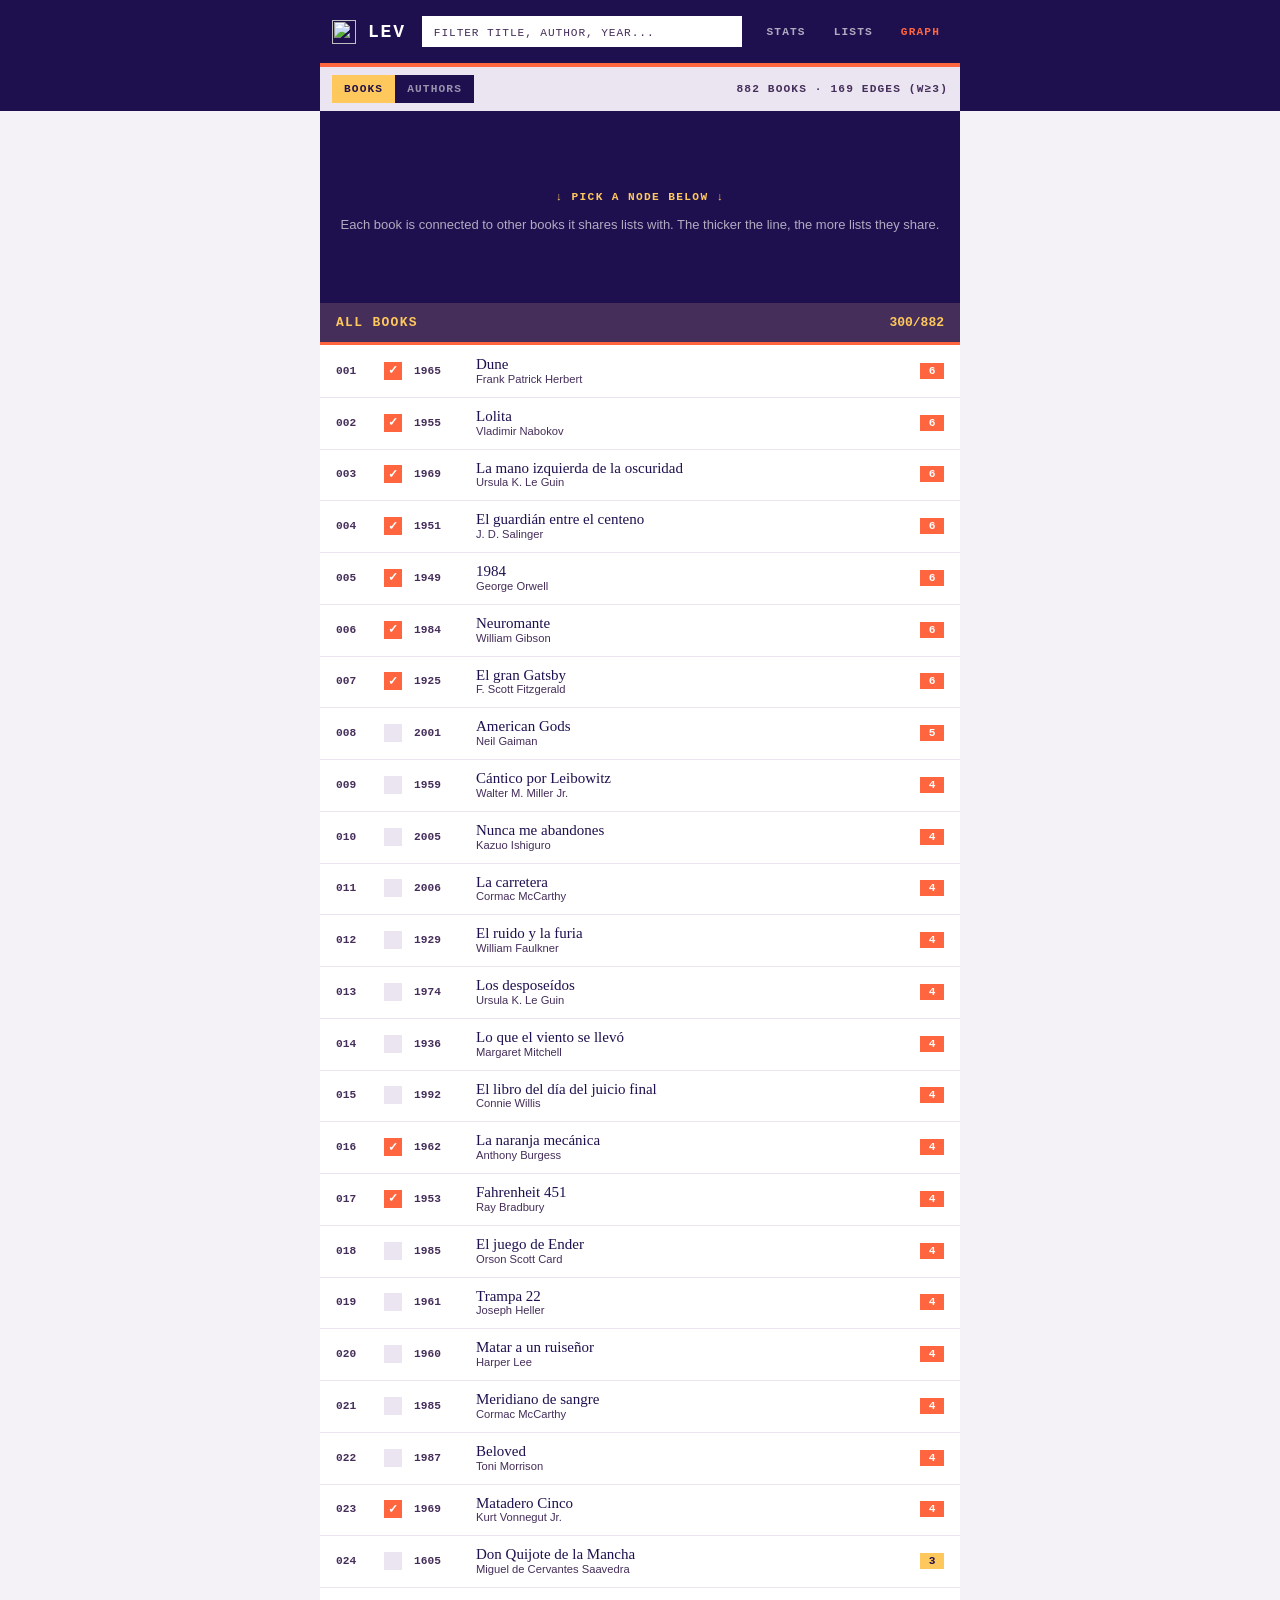
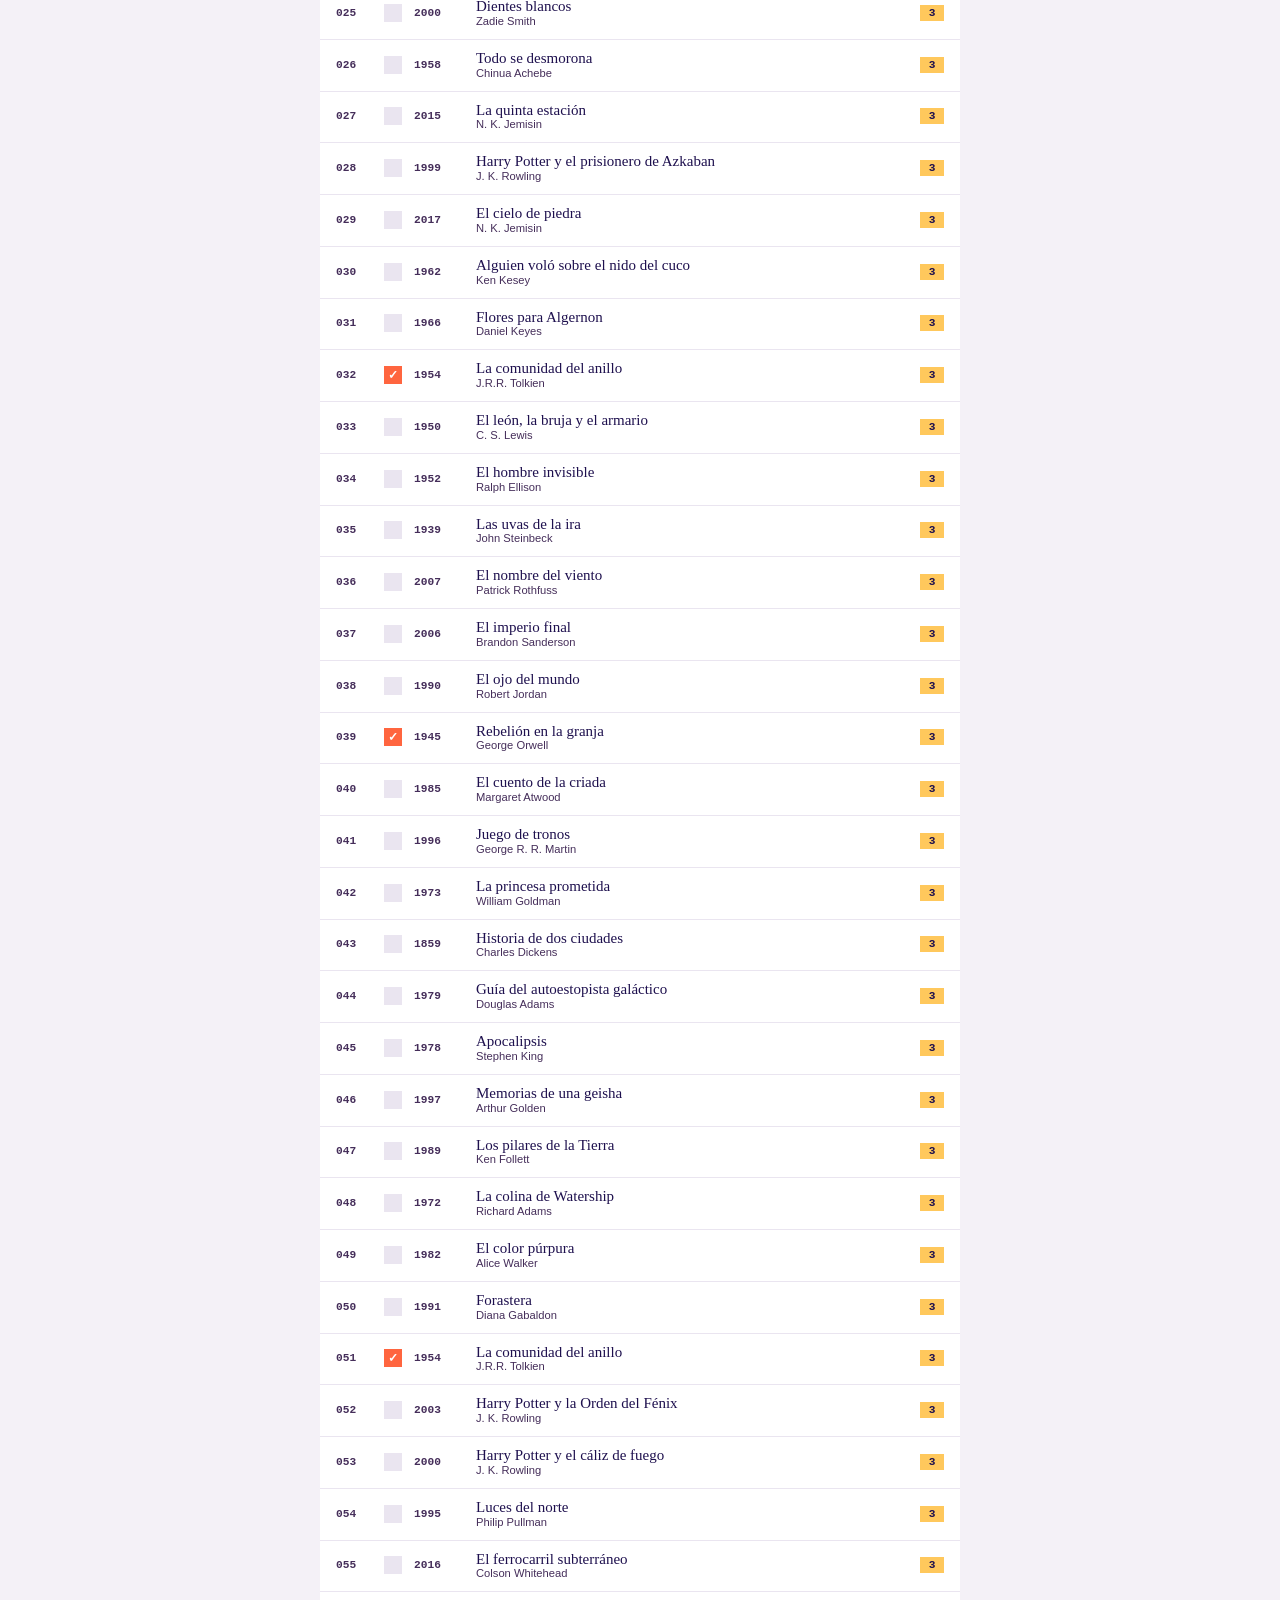
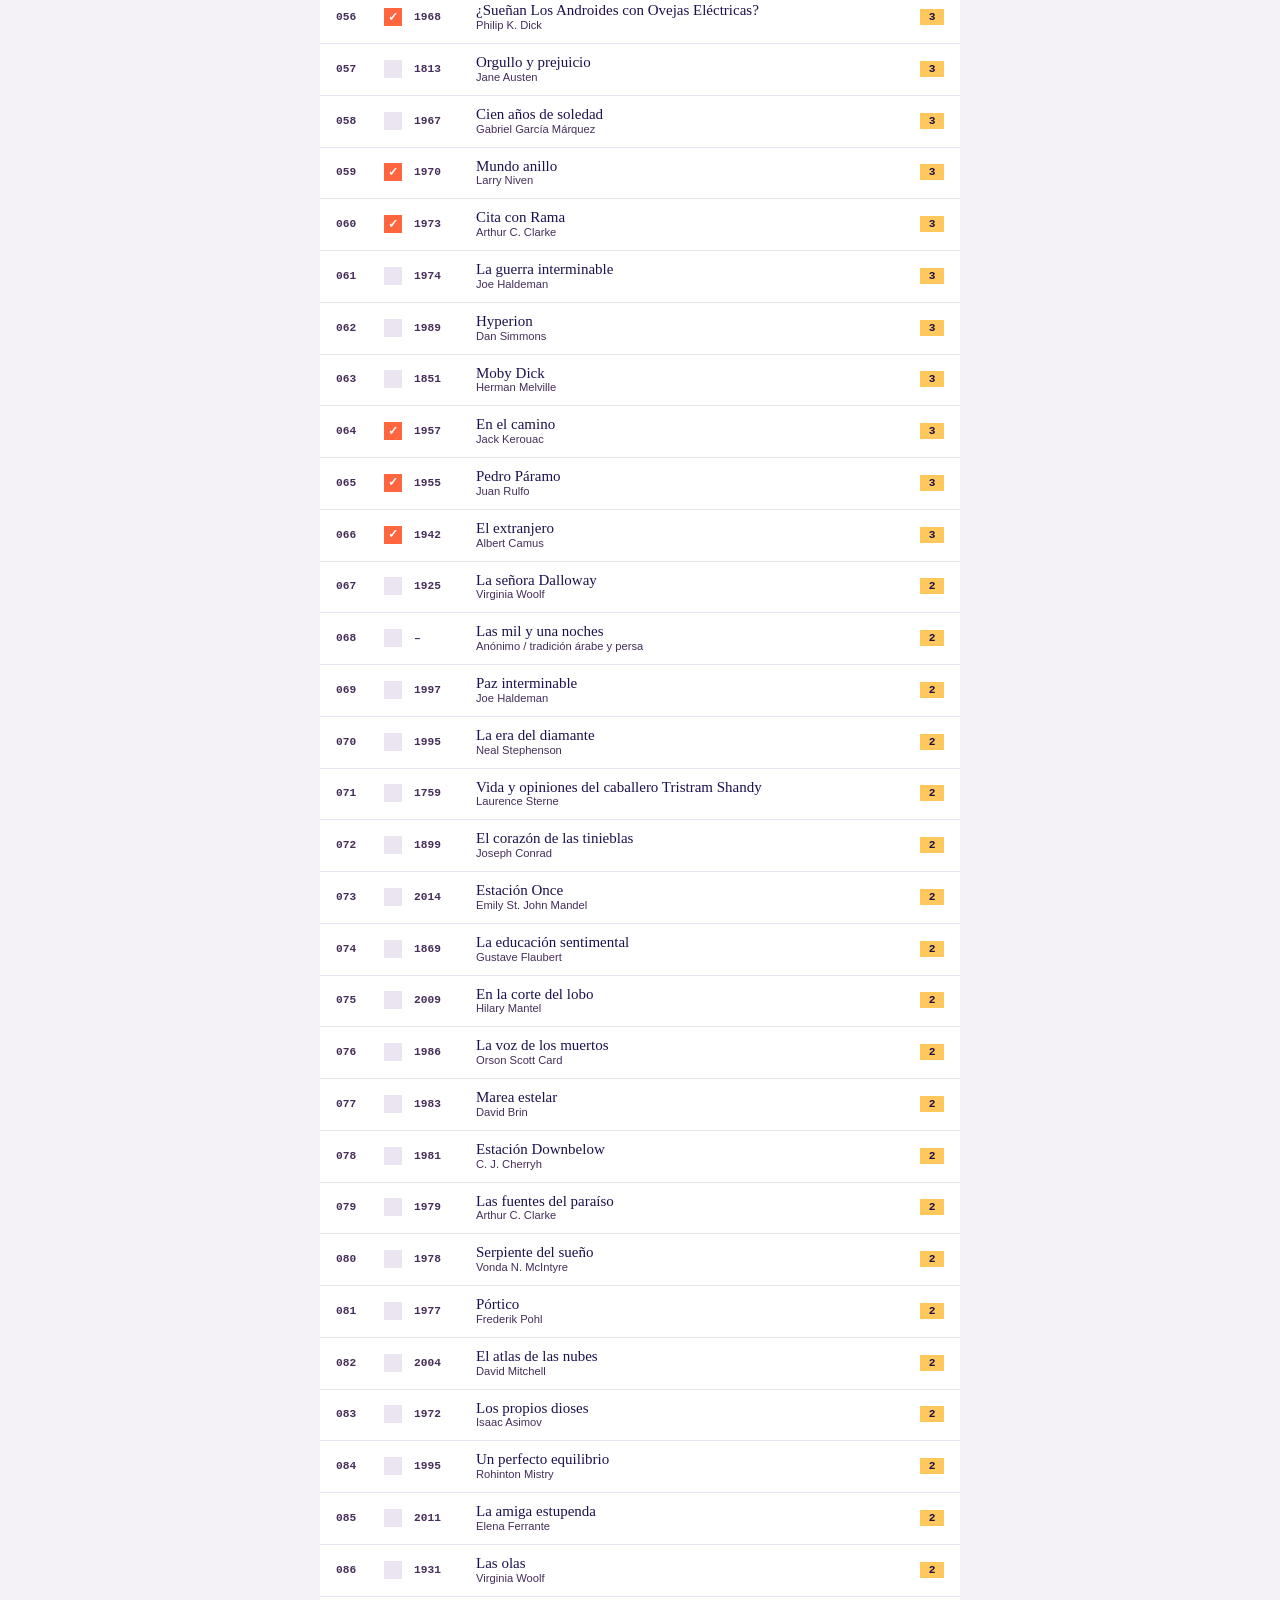
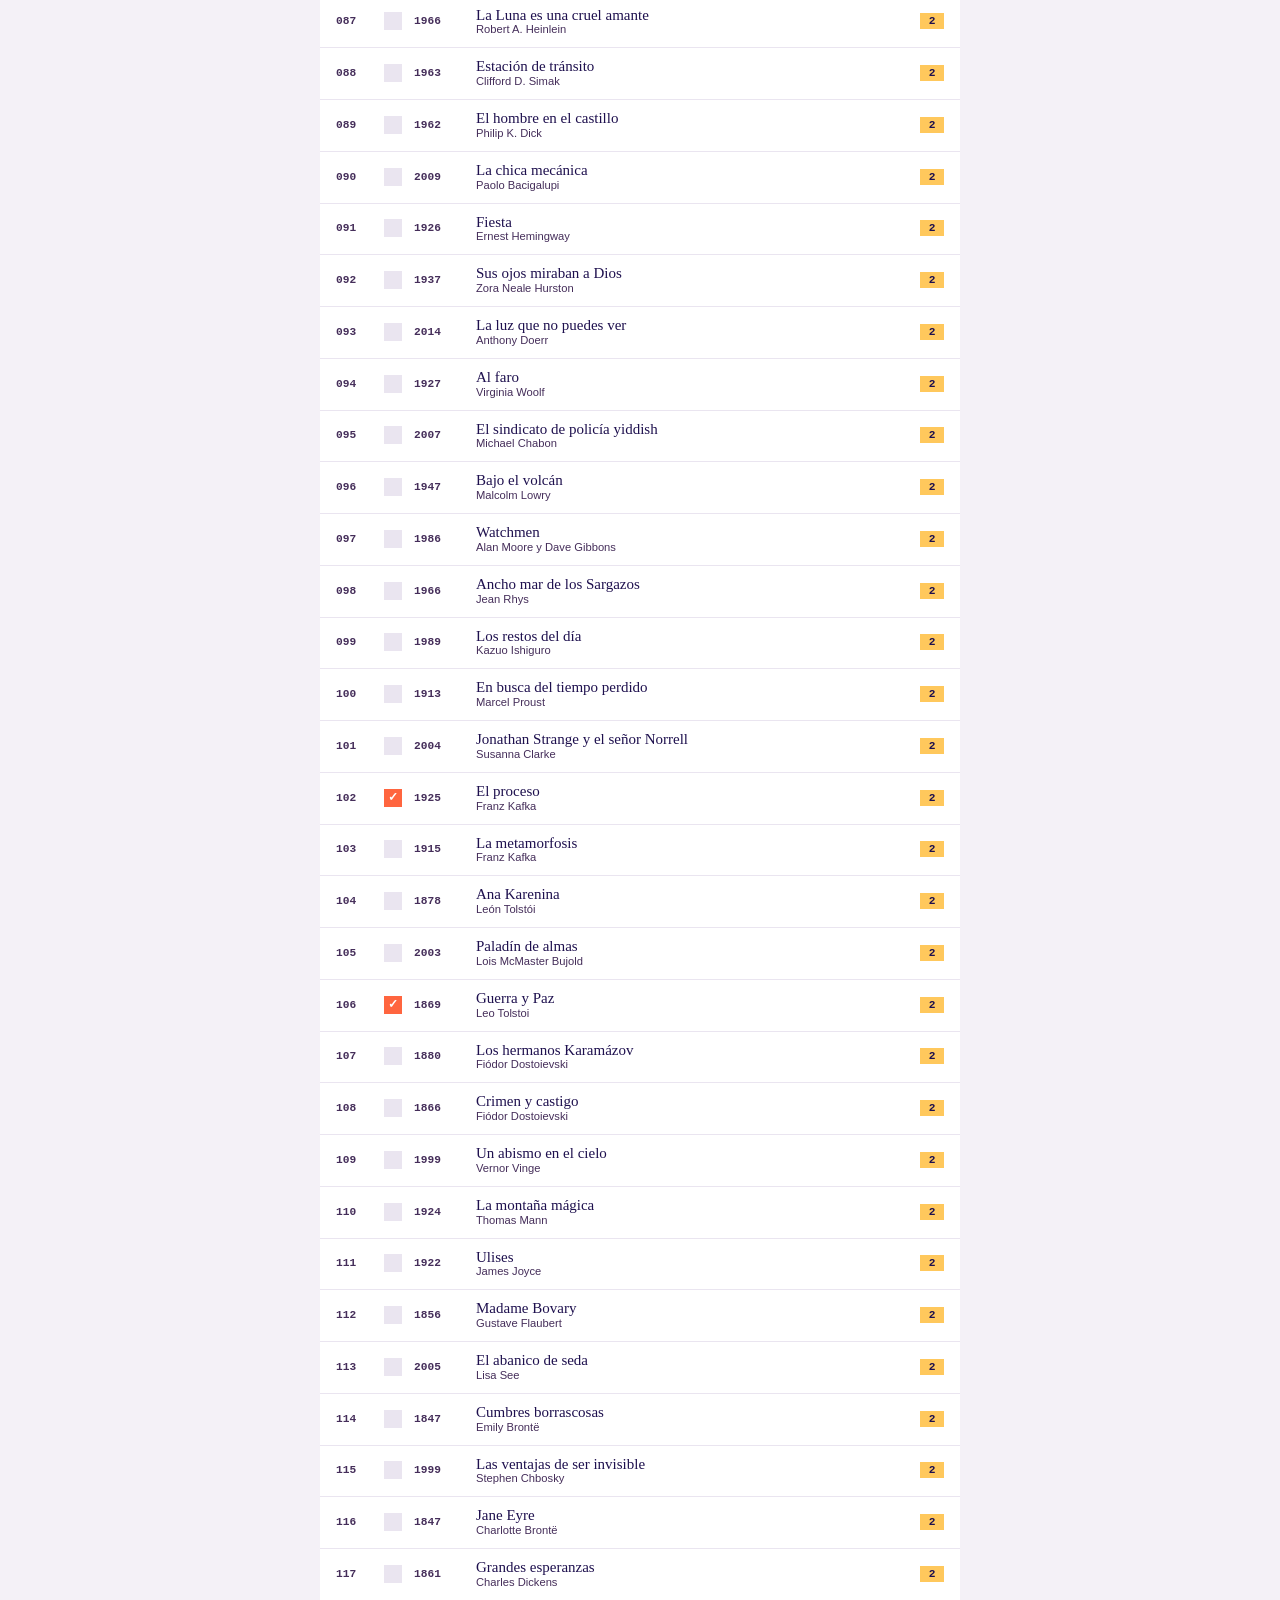
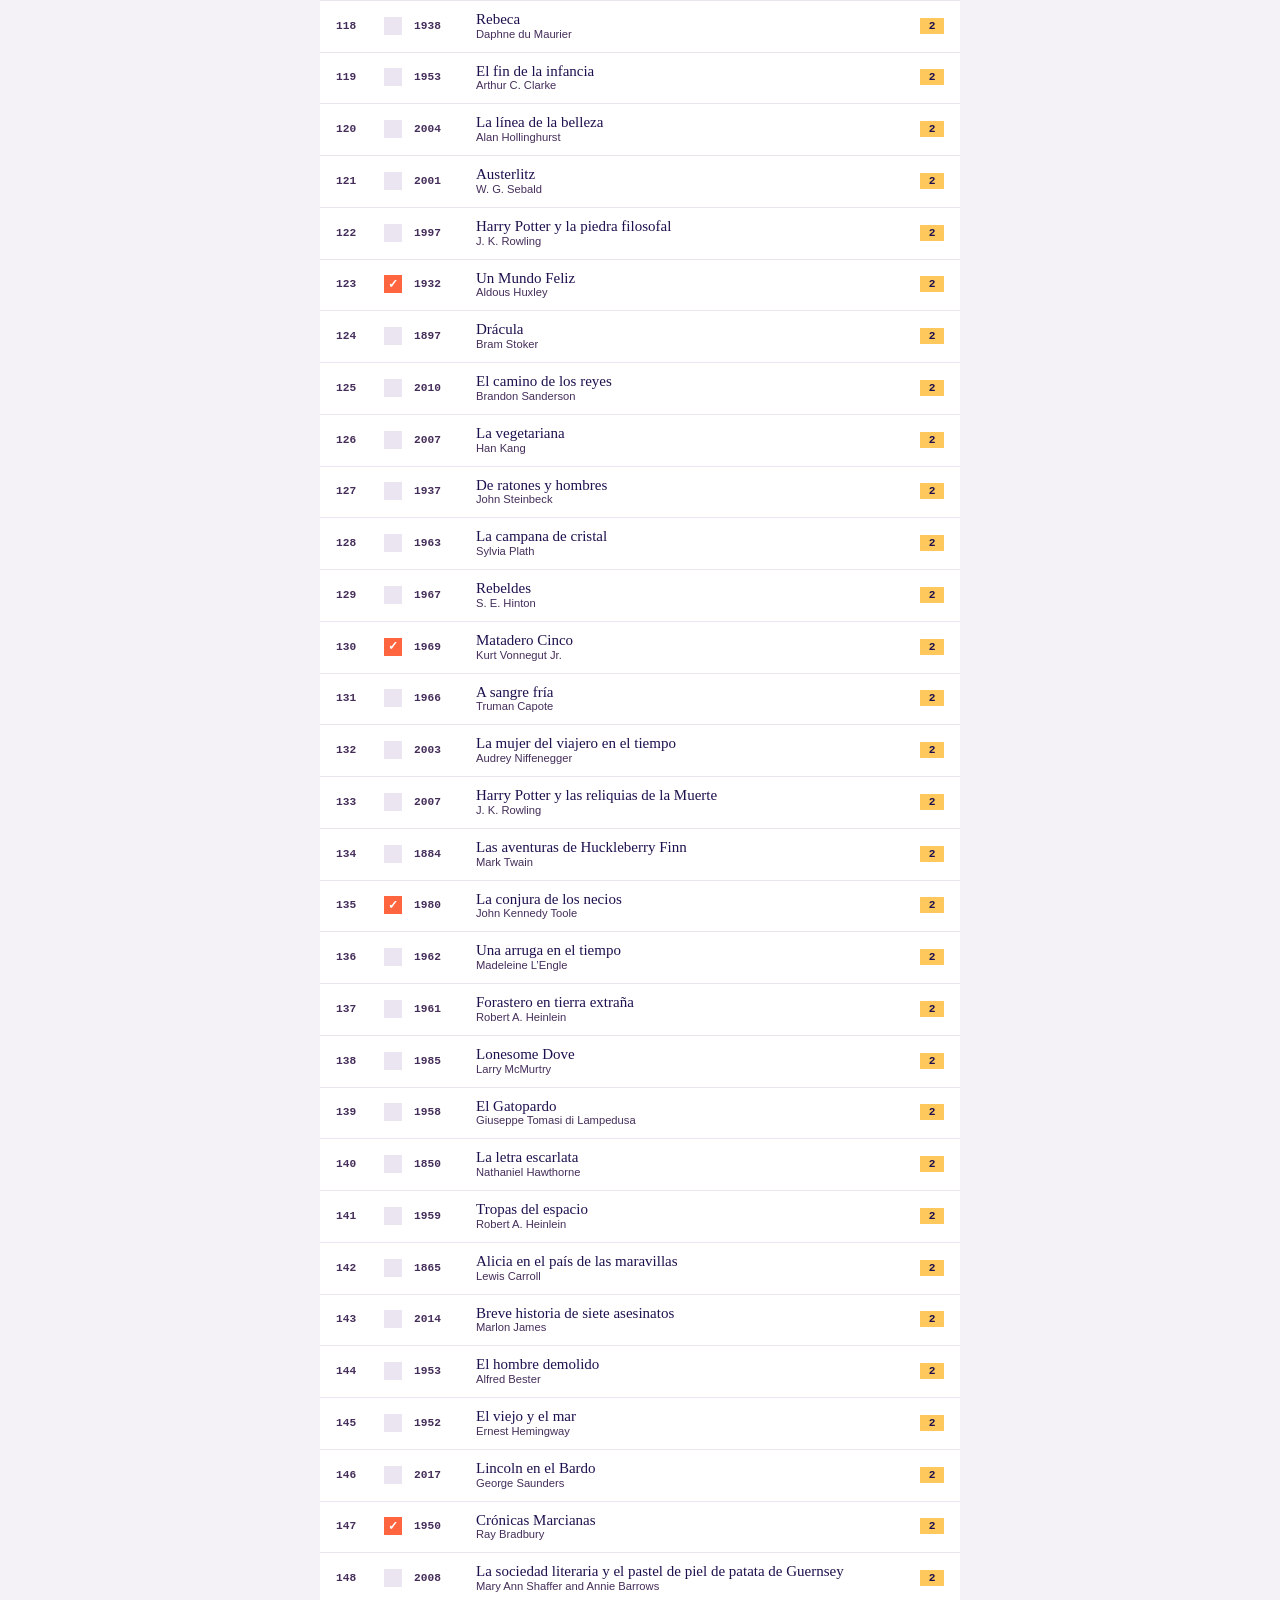
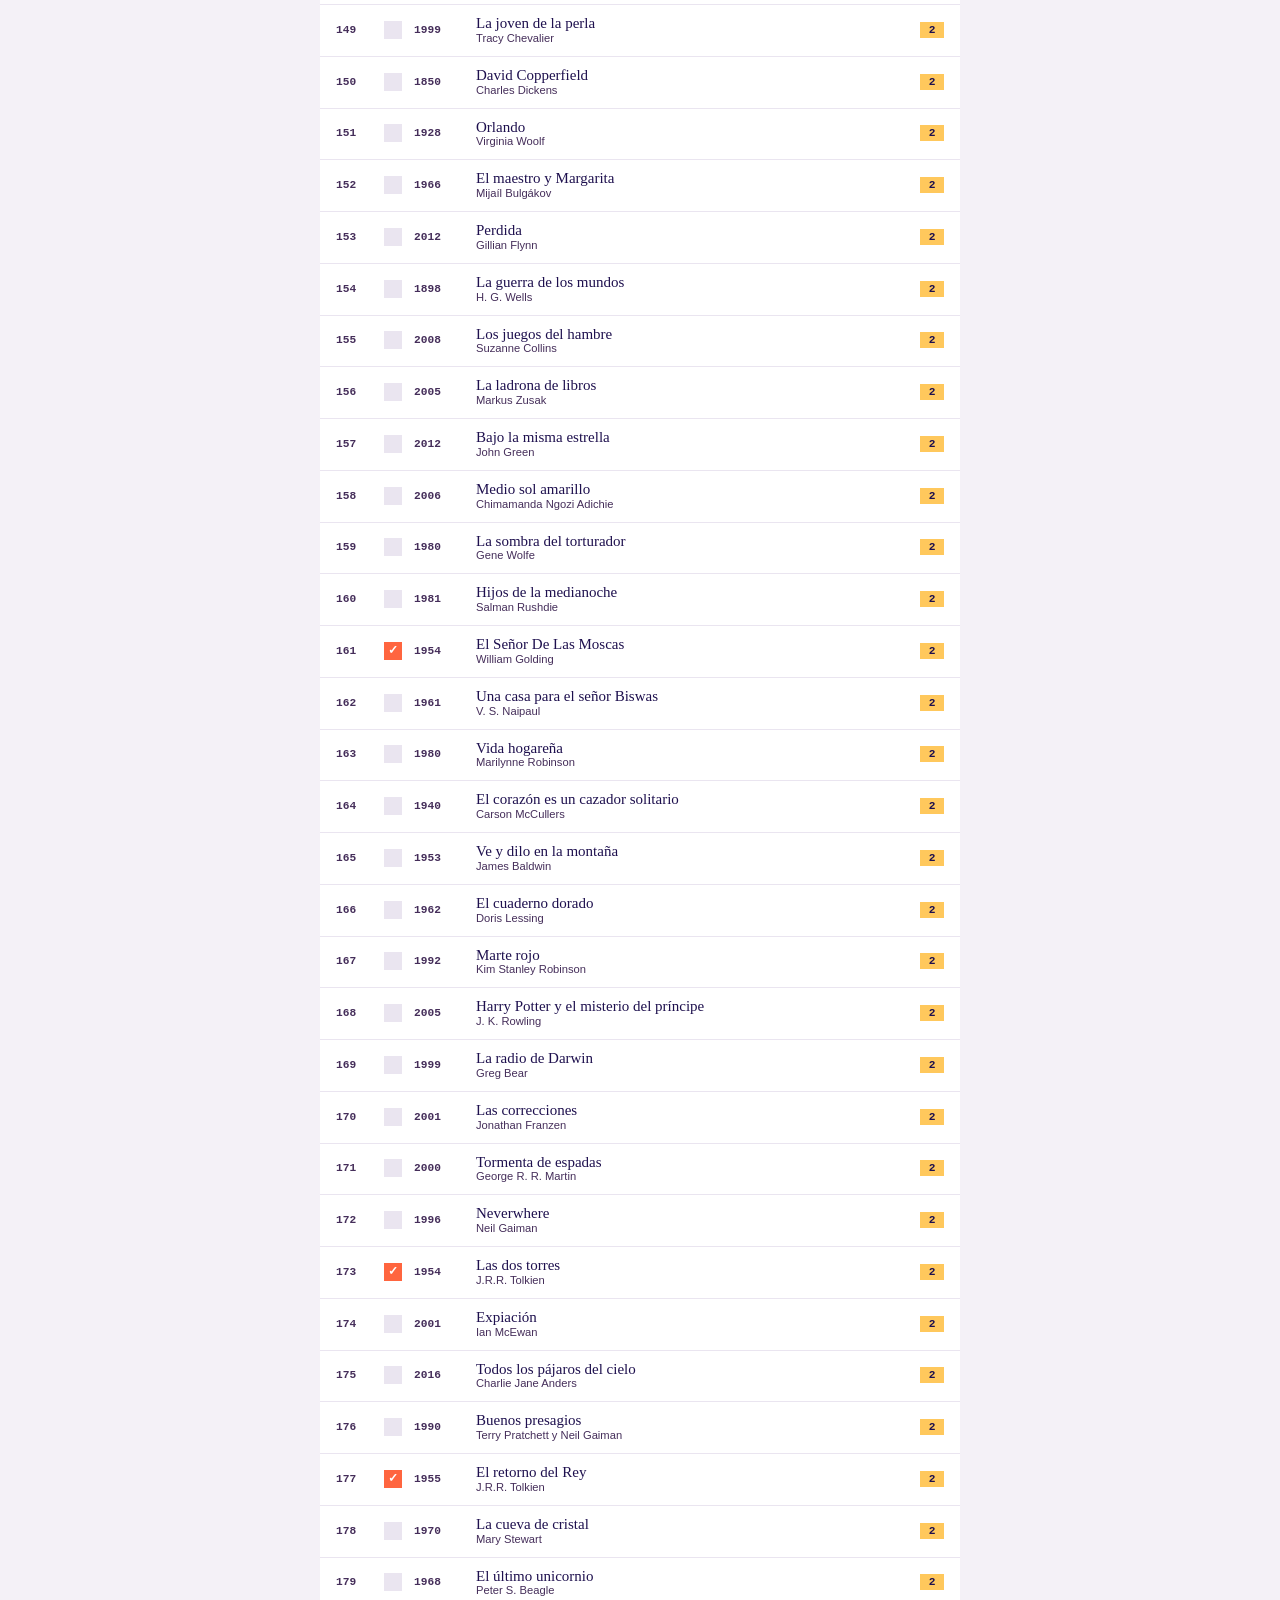
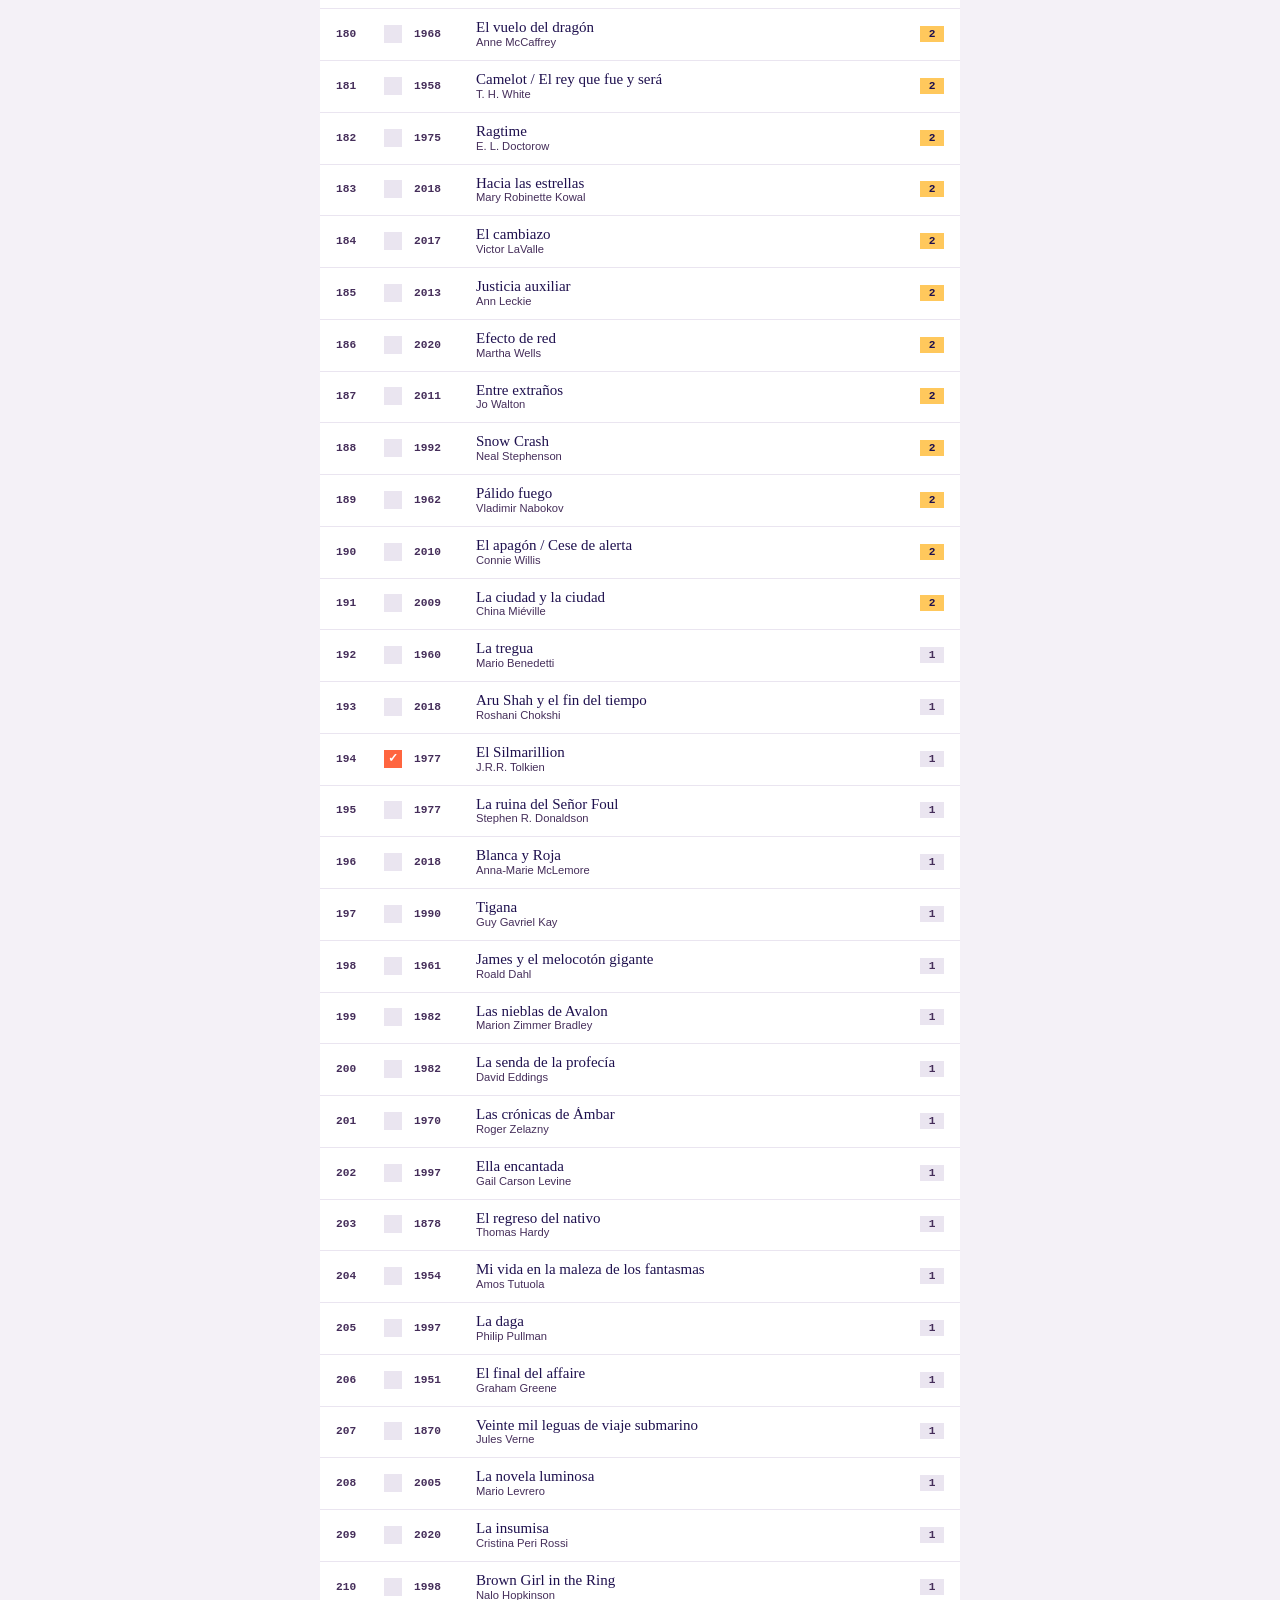
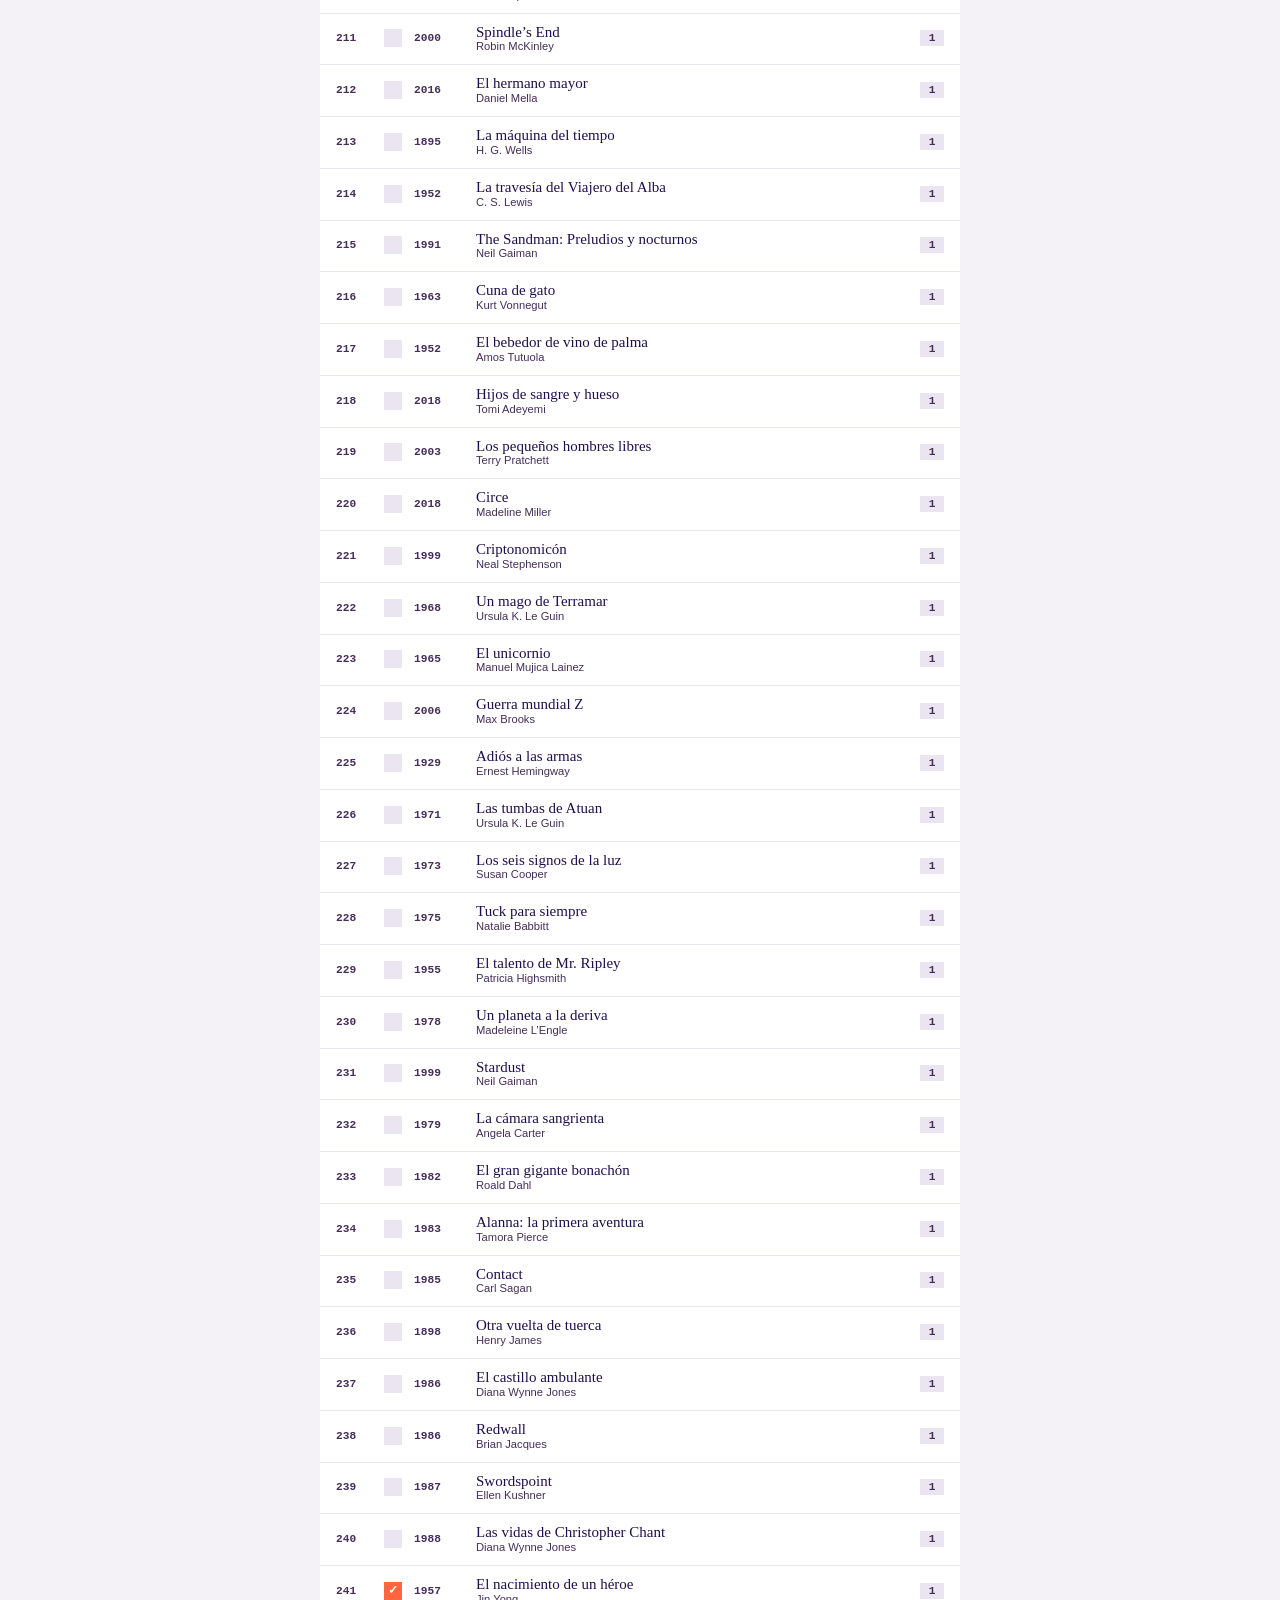
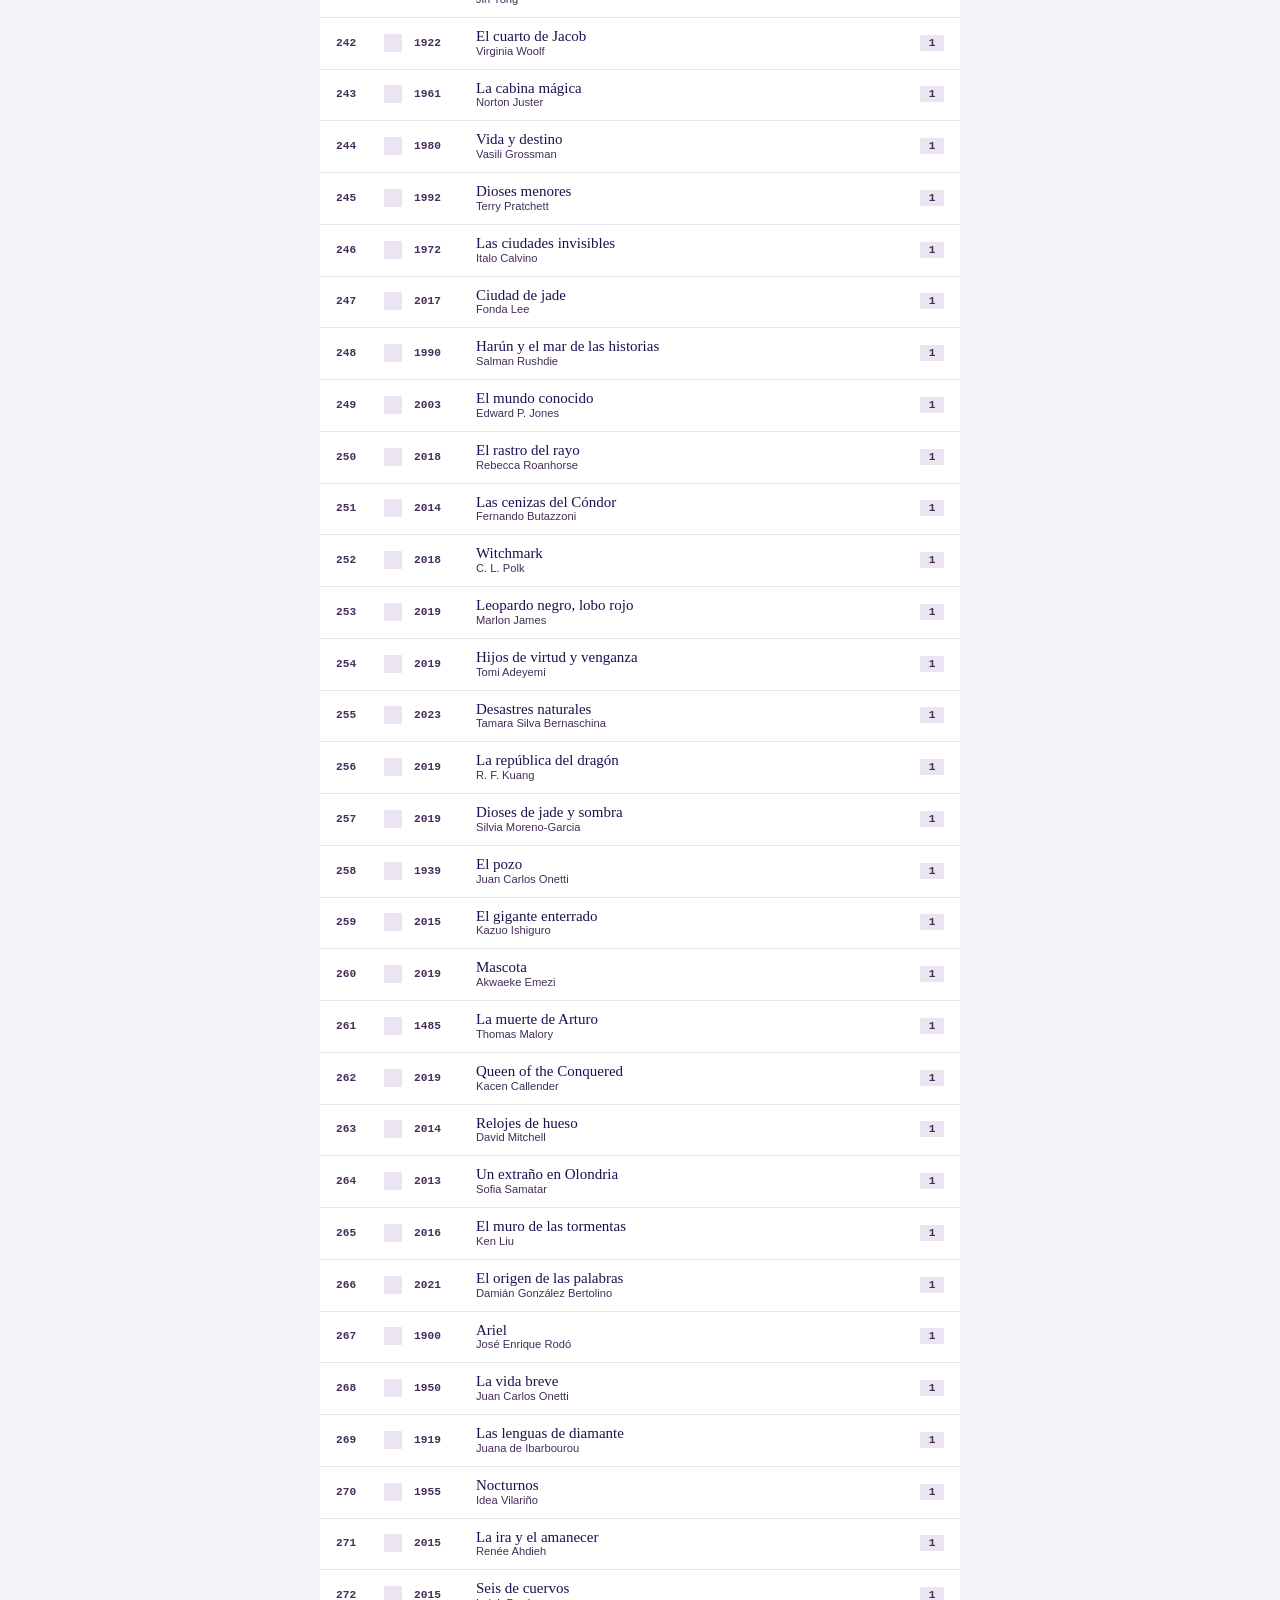
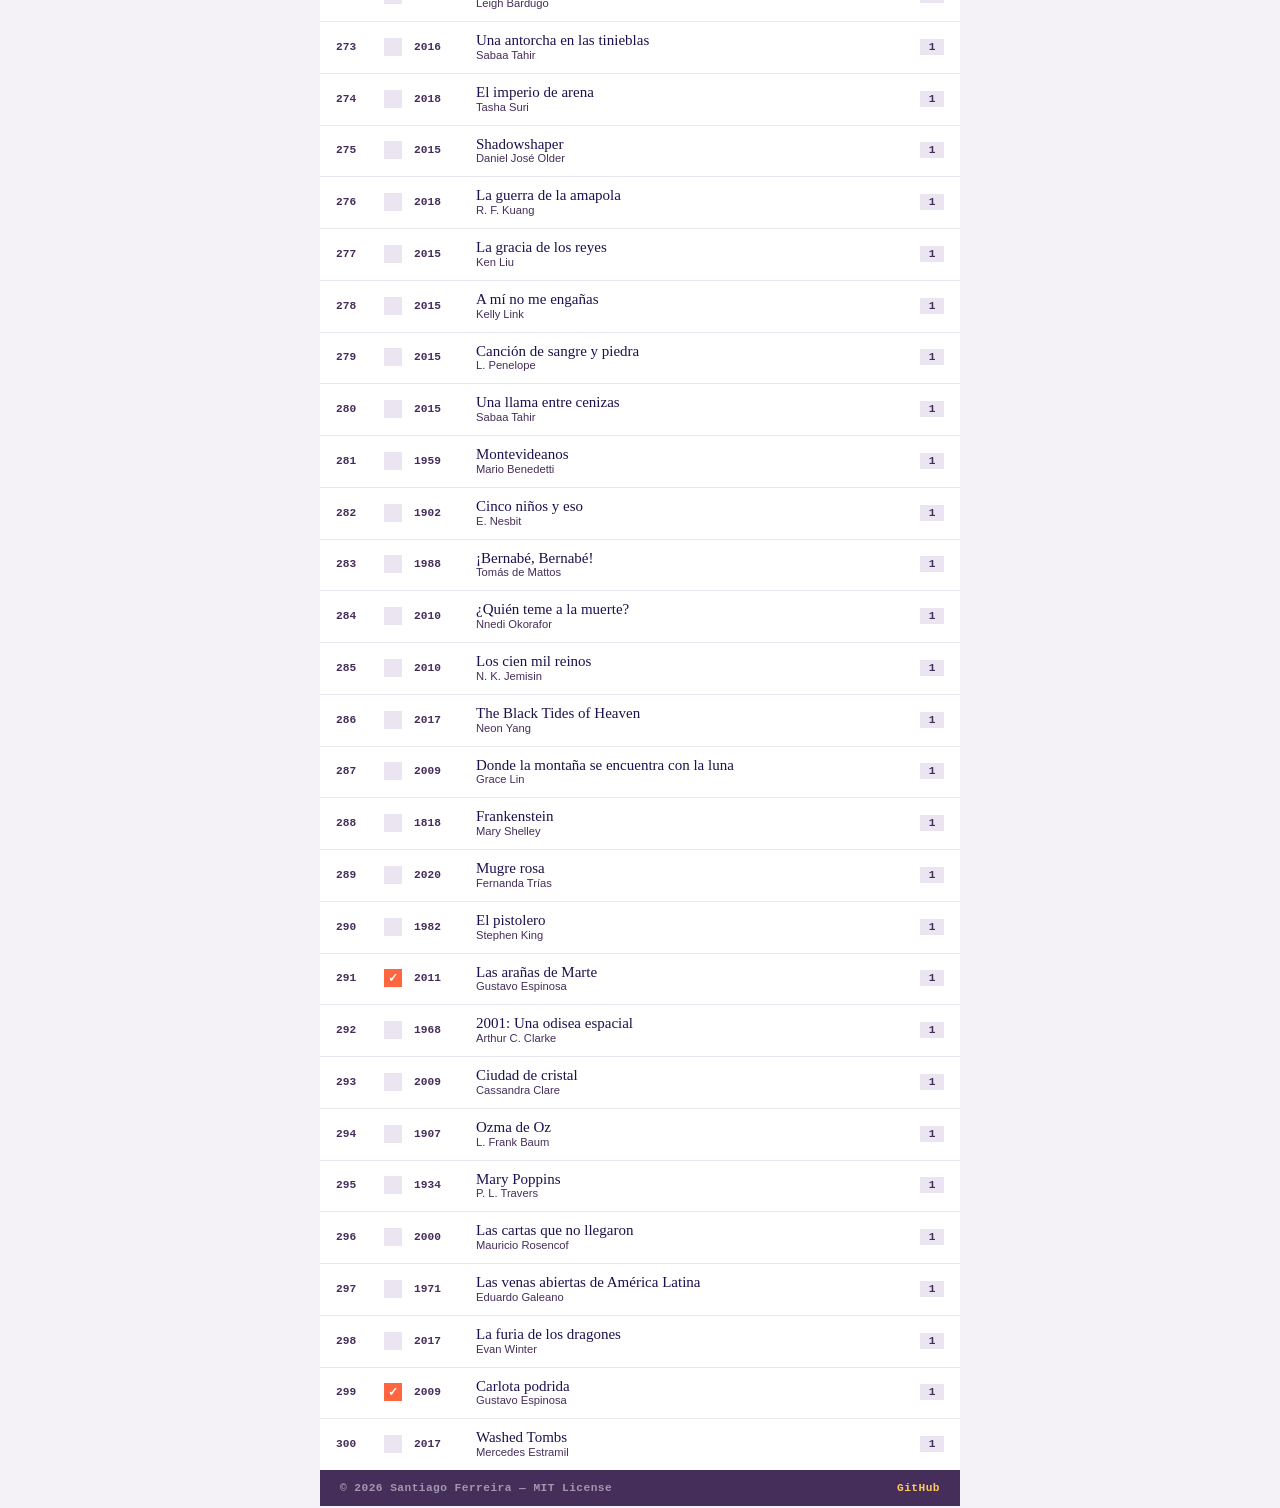
==== docs/graph.html @ 4055f52d "First iteration of graph" ====
<!DOCTYPE html>
<html lang="en">
<head>
<meta charset="UTF-8">
<meta name="viewport" content="width=device-width, initial-scale=1.0, viewport-fit=cover">
<meta name="description" content="Lev — book & author similarity graph">
<title>Lev — Graph</title>
<link rel="icon" href="assets/logo.svg" type="image/svg+xml">
<link rel="manifest" href="manifest.webmanifest">
<link rel="apple-touch-icon" href="assets/icon-192.png">
<meta name="theme-color" content="#1E104E">
<meta name="apple-mobile-web-app-capable" content="yes">
<meta name="apple-mobile-web-app-status-bar-style" content="black-translucent">
<link rel="stylesheet" href="assets/main.css">
</head>
<body>

<!-- Toolbar -->
<div class="toolbar-sticky bg-deep">
  <nav class="bg-deep flex items-center gap-4 px-3 py-4 w-full">
    <a href="/" class="flex items-center gap-3 shrink-0" style="text-decoration:none">
      <img src="assets/logo.svg" alt="" class="w-6 h-6">
      <mark class="font-brand text-lg fw-700 uppercase tracking-wide color-white bg-deep">Lev</mark>
    </a>
    <search class="flex-1">
      <input id="filter" type="search" placeholder="Filter title, author, year..." class="w-full bg-white color-deep font-body text-sm py-2 px-3 search-input">
    </search>
    <div class="flex items-center gap-3 shrink-0">
      <a href="stats.html" class="font-mono text-xs fw-700 uppercase tracking-wide color-white-65 nav-link">Stats</a>
      <a href="lists.html" class="font-mono text-xs fw-700 uppercase tracking-wide color-white-65 nav-link">Lists</a>
      <a href="graph.html" class="font-mono text-xs fw-700 uppercase tracking-wide color-orange nav-link" aria-current="page">Graph</a>
    </div>
  </nav>
  <div class="bg-orange accent-strip"></div>
  <div class="graph-mode bg-surface-alt flex items-center justify-between flex-wrap gap-3 px-3 py-2 max-w-app mx-auto w-full">
    <div class="graph-mode-toggle" role="tablist" aria-label="Graph mode">
      <button type="button" data-mode="book" class="mode-btn font-mono text-xs fw-700 uppercase tracking-wide" aria-pressed="true">Books</button>
      <button type="button" data-mode="author" class="mode-btn font-mono text-xs fw-700 uppercase tracking-wide" aria-pressed="false">Authors</button>
    </div>
    <output id="graph-overview" class="color-mid font-mono text-xs fw-700 tracking-wide uppercase"></output>
  </div>
</div>

<main class="max-w-app mx-auto flex-1 w-full flex flex-col">

  <!-- Stage: focused node + 1-hop neighborhood -->
  <section id="stage-section" class="bg-deep relative">
    <div id="stage-empty" class="stage-empty px-5 py-8 text-center">
      <p class="font-brand text-xs fw-700 uppercase tracking-wider color-yellow mb-3">↓ Pick a node below ↓</p>
      <p class="font-body text-sm color-white-65 leading-relaxed">Each book is connected to other books it shares lists with. The thicker the line, the more lists they share.</p>
    </div>
    <svg id="stage" class="stage-svg" viewBox="-260 -260 520 520" preserveAspectRatio="xMidYMid meet" hidden aria-hidden="true">
      <g id="stage-edges"></g>
      <g id="stage-labels"></g>
      <g id="stage-nodes"></g>
    </svg>
    <div id="stage-controls" class="stage-controls px-3 py-2 flex items-center justify-between gap-3" hidden>
      <button id="toggle-weak" type="button" class="font-mono text-xs fw-700 uppercase tracking-wide stage-ctrl" aria-pressed="false">+ W=1 edges</button>
      <output id="stage-meta" class="color-white-65 font-mono text-xs fw-700 tracking-wide uppercase"></output>
      <button id="clear-focus" type="button" class="font-mono text-xs fw-700 uppercase tracking-wide stage-ctrl">Clear</button>
    </div>
  </section>

  <!-- Detail panel: full info on focused node -->
  <section id="detail" class="bg-surface" hidden>
    <article id="detail-body" class="detail-card">
      <!-- filled by JS using a template -->
    </article>
  </section>

  <!-- List: every node, searchable, click to focus -->
  <section id="list-section" class="bg-white">
    <header class="list-section-header bg-purple flex items-baseline justify-between gap-3 px-4 py-3">
      <h2 id="list-heading" class="font-brand text-sm fw-700 uppercase tracking-wide color-yellow leading-tight">All books</h2>
      <data id="list-count" class="font-mono text-sm fw-700 color-yellow shrink-0"></data>
    </header>
    <div class="bg-orange accent-strip-2"></div>
    <ol id="node-list" class="node-list"></ol>
  </section>
</main>

<!-- Footer -->
<footer class="bg-purple flex items-center justify-between flex-wrap gap-2 px-5 py-3 max-w-app mx-auto w-full">
  <small class="font-mono text-xs fw-700 color-white-50 tracking-sm">&copy; <time datetime="2026">2026</time> Santiago Ferreira &mdash; MIT License</small>
  <a href="https://github.com/san650/books.42.uy" target="_blank" rel="noopener" class="font-mono text-xs fw-700 color-yellow tracking-sm footer-link">GitHub</a>
</footer>

<!-- Templates -->
<template id="tpl-list-row">
  <li class="node-row">
    <button type="button" class="node-row-btn" data-slot="btn">
      <span class="node-row-rank font-mono text-xs fw-700 color-mid" data-slot="rank"></span>
      <span class="node-row-check" data-slot="check" aria-hidden="true"></span>
      <time class="node-row-year font-mono text-xs fw-700 color-mid" data-slot="year"></time>
      <div class="node-row-text min-w-0">
        <p class="node-row-title font-title text-base leading-tight color-deep" data-slot="title"></p>
        <p class="node-row-sub font-body text-xs color-mid" data-slot="sub" hidden></p>
      </div>
      <data class="node-row-count font-mono text-xs fw-700" data-slot="count" title="Lists where this appears"></data>
    </button>
  </li>
</template>

<template id="tpl-detail-book">
  <header class="detail-head bg-deep px-4 py-4">
    <p class="font-brand text-xs fw-700 uppercase tracking-wider color-orange mb-2" data-slot="kind">Book</p>
    <h2 class="font-title text-2xl color-white leading-tight" data-slot="title"></h2>
    <p class="font-body text-sm color-white-65 italic mt-2" data-slot="original" hidden></p>
    <p class="font-body text-sm color-yellow mt-2" data-slot="author"></p>
  </header>
  <div class="bg-orange accent-strip"></div>
  <dl class="detail-stats grid">
    <div class="detail-stat">
      <dt class="font-mono text-xs fw-700 uppercase tracking-wide color-mid">Year</dt>
      <dd class="font-mono text-lg fw-700 color-deep" data-slot="year">–</dd>
    </div>
    <div class="detail-stat">
      <dt class="font-mono text-xs fw-700 uppercase tracking-wide color-mid">Lists</dt>
      <dd class="font-mono text-lg fw-700 color-orange" data-slot="list-count"></dd>
    </div>
    <div class="detail-stat">
      <dt class="font-mono text-xs fw-700 uppercase tracking-wide color-mid">Score</dt>
      <dd class="font-mono text-lg fw-700" data-slot="score">–</dd>
    </div>
    <div class="detail-stat">
      <dt class="font-mono text-xs fw-700 uppercase tracking-wide color-mid">Status</dt>
      <dd class="font-mono text-xs fw-700 uppercase tracking-wide detail-status" data-slot="status"></dd>
    </div>
  </dl>
  <div class="detail-section bg-surface-alt px-4 py-3">
    <p class="font-mono text-xs fw-700 uppercase tracking-wide color-mid mb-2">Appears in</p>
    <ul class="detail-list" data-slot="lists"></ul>
  </div>
  <div class="detail-section detail-section-thin px-4 py-3">
    <a class="detail-link font-mono text-xs fw-700 uppercase tracking-wide" data-slot="deeplink" hidden>Open in my library →</a>
  </div>
</template>

<template id="tpl-detail-author">
  <header class="detail-head bg-deep px-4 py-4">
    <p class="font-brand text-xs fw-700 uppercase tracking-wider color-orange mb-2" data-slot="kind">Author</p>
    <h2 class="font-title text-2xl color-white leading-tight" data-slot="name"></h2>
    <p class="font-body text-xs color-white-50 mt-2" data-slot="aliases" hidden></p>
  </header>
  <div class="bg-orange accent-strip"></div>
  <dl class="detail-stats grid">
    <div class="detail-stat">
      <dt class="font-mono text-xs fw-700 uppercase tracking-wide color-mid">Lists</dt>
      <dd class="font-mono text-lg fw-700 color-orange" data-slot="list-count"></dd>
    </div>
    <div class="detail-stat">
      <dt class="font-mono text-xs fw-700 uppercase tracking-wide color-mid">In library</dt>
      <dd class="font-mono text-lg fw-700 color-deep" data-slot="db-count"></dd>
    </div>
  </dl>
  <div class="detail-section bg-surface-alt px-4 py-3">
    <p class="font-mono text-xs fw-700 uppercase tracking-wide color-mid mb-2">Listed books</p>
    <ul class="detail-list" data-slot="list-books"></ul>
  </div>
  <div class="detail-section detail-section-thin px-4 py-3">
    <p class="font-mono text-xs fw-700 uppercase tracking-wide color-mid mb-2">In my library</p>
    <ul class="detail-list" data-slot="db-books"></ul>
  </div>
</template>

<script type="module" src="assets/graph.js"></script>
</body>
</html>
---- docs/assets/main.css ----
/* main.css — shared design tokens, layers, utilities, and component
   styles for both index.html and stats.html. */

/* ========================================
   @font-face & Design Tokens (outside layers)
   ======================================== */
/* font-display: SpaceMono is short, ornamental masthead/eyebrow copy — `swap`
   is fine. The other three render across many rows; on a PWA with SW
   precache, `optional` skips the font-swap reflow that drives CLS. */
@font-face {
  font-family: 'SpaceMono';
  src: url('space-mono-700.woff2') format('woff2');
  font-weight: 700;
  font-style: normal;
  font-display: swap;
}
@font-face {
  font-family: 'DMSerif';
  src: url('dm-serif-display-400.woff2') format('woff2');
  font-weight: 400;
  font-style: normal;
  font-display: optional;
}
@font-face {
  font-family: 'WorkSans';
  src: url('work-sans-400.woff2') format('woff2');
  font-weight: 400;
  font-style: normal;
  font-display: optional;
}
@font-face {
  font-family: 'WorkSans';
  src: url('work-sans-600.woff2') format('woff2');
  font-weight: 600;
  font-style: normal;
  font-display: optional;
}
@font-face {
  font-family: 'JetBrainsMono';
  src: url('jetbrains-mono-700.woff2') format('woff2');
  font-weight: 700;
  font-style: normal;
  font-display: optional;
}

:root {
  --c-deep: #1E104E;
  --c-purple: #452E5A;
  --c-orange: #FF653F;
  --c-yellow: #FFC85C;
  --c-white: #FFFFFF;
  --surface: #F4F1F7;
  --surface-alt: #EAE5F0;

  --f-brand: 'SpaceMono', monospace;
  --f-title: 'DMSerif', serif;
  --f-body: 'WorkSans', sans-serif;
  --f-mono: 'JetBrainsMono', monospace;

  --text-xs: 0.7rem;
  --text-sm: 0.8125rem;
  --text-base: 0.9375rem;
  --text-lg: 1.125rem;
  --text-xl: 1.5rem;
  --text-2xl: 2rem;
  --text-3xl: 2.75rem;
  --text-hero: 3.5rem;

  --sp-1: 0.25rem;
  --sp-2: 0.5rem;
  --sp-3: 0.75rem;
  --sp-4: 1rem;
  --sp-5: 1.25rem;
  --sp-6: 1.5rem;
  --sp-8: 2rem;
}

@layer reset, utility, component;

/* ========================================
   @layer reset
   ======================================== */
@layer reset {
  *, *::before, *::after { margin: 0; padding: 0; box-sizing: border-box; }
  /* Native `hidden` must beat layout utilities like `.flex`/`.grid`. */
  [hidden] { display: none !important; }
  body {
    font-family: var(--f-body);
    font-size: var(--text-base);
    color: var(--c-deep);
    background: var(--surface);
    -webkit-font-smoothing: antialiased;
    /* Extend the document into the iOS bottom safe-area strip so
       backgrounds and the footer reach the physical screen edge on
       installed PWAs. Inset is 0 in browser mode, harmless. */
    min-height: calc(100dvh + env(safe-area-inset-bottom, 0px));
    display: flex;
    flex-direction: column;
  }
  a { color: inherit; text-decoration: none; }
  button { cursor: pointer; border: none; font: inherit; }
  input { border: none; font: inherit; outline: none; }
  img { display: block; max-width: 100%; }
  ul, ol { list-style: none; }
  dl, dt, dd { margin: 0; }
  sup { font-size: 0.7em; vertical-align: top; }
}

/* ========================================
   @layer utility
   ======================================== */
@layer utility {
  .bg-deep { background: var(--c-deep); }
  .bg-purple { background: var(--c-purple); }
  .bg-orange { background: var(--c-orange); }
  .bg-yellow { background: var(--c-yellow); }
  .bg-white { background: var(--c-white); }
  .bg-surface { background: var(--surface); }
  .bg-surface-alt { background: var(--surface-alt); }

  .color-deep { color: var(--c-deep); }
  .color-purple { color: var(--c-purple); }
  .color-orange { color: var(--c-orange); }
  .color-yellow { color: var(--c-yellow); }
  .color-white { color: var(--c-white); }
  .color-mid { color: var(--c-purple); }
  .color-white-50 { color: rgba(255,255,255,0.5); }
  .color-white-65 { color: rgba(255,255,255,0.65); }

  .font-brand { font-family: var(--f-brand); }
  .font-title { font-family: var(--f-title); }
  .font-body { font-family: var(--f-body); }
  .font-mono { font-family: var(--f-mono); }

  .text-xs { font-size: var(--text-xs); }
  .text-sm { font-size: var(--text-sm); }
  .text-base { font-size: var(--text-base); }
  .text-lg { font-size: var(--text-lg); }
  .text-xl { font-size: var(--text-xl); }
  .text-2xl { font-size: var(--text-2xl); }
  .text-3xl { font-size: var(--text-3xl); }
  .text-hero { font-size: var(--text-hero); }

  .fw-400 { font-weight: 400; }
  .fw-600 { font-weight: 600; }
  .fw-700 { font-weight: 700; }

  .uppercase { text-transform: uppercase; }
  .italic { font-style: italic; }
  .leading-tight { line-height: 1.05; }
  .leading-relaxed { line-height: 1.55; }
  .tracking-sm { letter-spacing: 0.04em; }
  .tracking-wide { letter-spacing: 0.1em; }
  .tracking-wider { letter-spacing: 0.12em; }
  .text-center { text-align: center; }

  .p-1 { padding: var(--sp-1); }
  .p-2 { padding: var(--sp-2); }
  .p-3 { padding: var(--sp-3); }
  .p-4 { padding: var(--sp-4); }
  .p-5 { padding: var(--sp-5); }
  .p-6 { padding: var(--sp-6); }
  .px-2 { padding-inline: var(--sp-2); }
  .px-3 { padding-inline: var(--sp-3); }
  .px-4 { padding-inline: var(--sp-4); }
  .px-5 { padding-inline: var(--sp-5); }
  .py-1 { padding-block: var(--sp-1); }
  .py-2 { padding-block: var(--sp-2); }
  .py-3 { padding-block: var(--sp-3); }
  .py-4 { padding-block: var(--sp-4); }
  .py-5 { padding-block: var(--sp-5); }
  .py-6 { padding-block: var(--sp-6); }
  .pb-2 { padding-bottom: var(--sp-2); }
  .pb-5 { padding-bottom: var(--sp-5); }
  .mt-1 { margin-top: var(--sp-1); }
  .mt-2 { margin-top: var(--sp-2); }
  .mb-3 { margin-bottom: var(--sp-3); }
  .ml-auto { margin-left: auto; }
  .mx-auto { margin-inline: auto; }
  .gap-2 { gap: var(--sp-2); }
  .gap-3 { gap: var(--sp-3); }
  .gap-4 { gap: var(--sp-4); }

  .flex { display: flex; }
  .flex-col { flex-direction: column; }
  .flex-1 { flex: 1; }
  .flex-wrap { flex-wrap: wrap; }
  .items-center { align-items: center; }
  .items-start { align-items: flex-start; }
  .items-stretch { align-items: stretch; }
  .items-baseline { align-items: baseline; }
  .justify-center { justify-content: center; }
  .justify-between { justify-content: space-between; }
  .shrink-0 { flex-shrink: 0; }
  .grid { display: grid; }
  .block { display: block; }
  .hidden { display: none; }

  .w-full { width: 100%; }
  .w-6 { width: 1.5rem; }
  .h-6 { height: 1.5rem; }
  .max-w-app { max-width: 640px; }

  /* List cover: every cover occupies the entire 88×132 column, stretching
     to fill (object-fit: fill) so all covers render at identical size
     regardless of source aspect ratio. The 2:3 aspect-ratio is a fallback
     for placeholders and pre-load sizing. */
  .cover-sm {
    width: 100%;
    height: 100%;
    aspect-ratio: 2 / 3;
    display: block;
    object-fit: fill;
  }
  .cover-lg { width: 132px; height: 198px; aspect-ratio: 2 / 3; object-fit: contain; }
  .score-col-w { width: 64px; }
  .cover-col-w { width: 88px; }
  .meta-label-w { width: 90px; }

  .object-cover { object-fit: cover; }
  .object-contain { object-fit: contain; }
  .object-fill { object-fit: fill; }
  .min-w-0 { min-width: 0; }
  .relative { position: relative; }
}

/* ========================================
   @layer component
   ======================================== */
@layer component {
  /* Top safe-area: with status-bar-style: black-translucent, content
     renders under the status bar / Dynamic Island. Pad the toolbar by the
     reported inset so the brand row never sits behind the camera band.
     Inset is 0 in browser mode, so the rule is safe to apply unconditionally. */
  .toolbar-sticky {
    position: sticky;
    top: 0;
    z-index: 10;
    padding-top: env(safe-area-inset-top, 0px);
  }
  .accent-strip { height: 4px; }

  /* Bottom safe-area: keep the footer content above the iPhone home
     indicator on installed PWAs. The inset is 0 in browser mode. */
  footer { padding-bottom: calc(var(--sp-3) + env(safe-area-inset-bottom, 0px)); }

  .sort-toggle {
    display: inline-flex;
    gap: 2px;
  }

  .sort-btn {
    background: transparent;
    color: var(--c-purple);
    border: none;
    padding: var(--sp-1) var(--sp-2);
    cursor: pointer;
    transition: background 0.1s, color 0.1s;
  }
  .sort-btn:not([aria-pressed="true"]):hover,
  .sort-btn:not([aria-pressed="true"]):focus-visible {
    background: var(--c-yellow);
    color: var(--c-deep);
    outline: none;
  }
  .sort-btn[aria-pressed="true"] {
    background: var(--c-orange);
    color: var(--c-white);
  }

  .nav-link {
    transition: color 0.1s, background 0.1s;
    padding: var(--sp-1) var(--sp-2);
  }
  .nav-link:hover { color: var(--c-yellow); }

  .search-input {
    transition: background 0.15s;
    &::placeholder {
      color: var(--c-purple);
      font-family: var(--f-mono);
      font-size: var(--text-xs);
      text-transform: uppercase;
      letter-spacing: 0.08em;
    }
    &:focus {
      background: var(--c-yellow);
    }
  }

  /* ----- Book list (index.html) ----- */
  .book-row {
    display: flex;
    align-items: stretch;
    cursor: pointer;
    min-height: 132px;
    transition: background 0.1s;
    background: var(--c-white);
    /* Off-screen rows skip layout + paint. The intrinsic-size hint keeps
       the scrollbar honest so the page height matches the rendered count.
       Single biggest scroll-perf win on a 100+ row list. */
    content-visibility: auto;
    contain-intrinsic-size: auto 132px;
    &:nth-child(even) { background: var(--surface); }
    &:nth-child(even) .book-cover-col { background: rgba(30,16,78,0.06); }
    &:hover { background: var(--c-yellow); }
    &:hover .book-score { background: var(--c-deep); color: var(--c-yellow); }
    &:hover .book-cover-col { background: rgba(30,16,78,0.08); }
    &.selected { background: var(--surface-alt); }
    &.selected .book-cover-col { background: rgba(30,16,78,0.08); }
  }

  .book-cover-col {
    width: 88px;
    flex-shrink: 0;
    display: flex;
    align-items: stretch;
    justify-content: stretch;
    background: rgba(30,16,78,0.04);
  }

  .book-score {
    font-family: var(--f-mono);
    font-size: 1.4rem;
    font-weight: 700;
    letter-spacing: -0.02em;
    color: var(--c-deep);
    transition: background 0.1s, color 0.1s;
    width: 100%;
    height: 100%;
    display: flex;
    align-items: center;
    justify-content: center;
  }

  /* Score color scale — used by both book-score-N (book list) and
     score-N (stats score chart). */
  .book-score-1, .score-1   { background: hsl(40, 15%, 88%); color: var(--c-deep); }
  .book-score-2, .score-2   { background: hsl(40, 25%, 85%); color: var(--c-deep); }
  .book-score-3, .score-3   { background: hsl(40, 35%, 82%); color: var(--c-deep); }
  .book-score-4, .score-4   { background: hsl(40, 45%, 78%); color: var(--c-deep); }
  .book-score-5, .score-5   { background: hsl(40, 55%, 75%); color: var(--c-deep); }
  .book-score-6, .score-6   { background: hsl(40, 65%, 72%); color: var(--c-deep); }
  .book-score-7, .score-7   { background: hsl(40, 75%, 68%); color: var(--c-deep); }
  .book-score-8, .score-8   { background: hsl(40, 85%, 64%); color: var(--c-deep); }
  .book-score-9, .score-9   { background: hsl(40, 92%, 60%); color: var(--c-deep); }
  .book-score-10, .score-10 { background: hsl(40, 100%, 58%); color: var(--c-deep); }

  .cover-ph { display: flex; align-items: center; justify-content: center; }
  .cover-initials { font-family: var(--f-brand); font-weight: 700; color: rgba(255,255,255,0.85); font-size: 16px; letter-spacing: 0.05em; }
  .cover-initials-lg { font-size: 32px; }
  .ph-0 { background: linear-gradient(160deg, var(--c-orange), var(--c-yellow)); }
  .ph-1 { background: linear-gradient(160deg, var(--c-purple), var(--c-deep)); }
  .ph-2 { background: linear-gradient(160deg, var(--c-deep), var(--c-orange)); }
  .ph-3 { background: linear-gradient(160deg, var(--c-yellow), var(--c-orange)); }
  .ph-4 { background: linear-gradient(160deg, var(--c-purple), var(--c-orange)); }

  /* Text overflow — fixed row height */
  .row-title-text {
    display: -webkit-box;
    -webkit-line-clamp: 2;
    -webkit-box-orient: vertical;
    overflow: hidden;
  }
  .row-subtitle {
    opacity: 0.7;
    margin-top: 1px;
    display: -webkit-box;
    -webkit-line-clamp: 2;
    -webkit-box-orient: vertical;
    overflow: hidden;
  }
  .row-original {
    opacity: 0.5;
    margin-top: 1px;
    white-space: nowrap;
    overflow: hidden;
    text-overflow: ellipsis;
  }
  .row-author {
    white-space: nowrap;
    overflow: hidden;
    text-overflow: ellipsis;
  }

  .saga-end {
    height: 3px;
    background: var(--c-orange);
  }

  .saga-group .book-row .book-cover-col {
    background: rgba(69,46,90,0.1);
  }
  .saga-group .book-row:nth-child(even) .book-cover-col {
    background: rgba(69,46,90,0.14);
  }

  .row-title {
    display: flex;
    align-items: baseline;
    gap: 6px;
    min-width: 0;
  }
  .row-title-text {
    white-space: nowrap;
    overflow: hidden;
    text-overflow: ellipsis;
    min-width: 0;
  }
  .saga-order {
    margin-left: auto;
    flex-shrink: 0;
  }

  .detail-saga-badge:not([hidden]) {
    display: inline-block;
    padding: 0.15rem 0.5rem;
    margin-top: 0.5rem;
  }

  .detail-grid { display: grid; grid-template-columns: 120px 1fr; }
  .detail-score-number { width: 120px; flex-shrink: 0; padding: var(--sp-3) 0; }

  .meta-row {
    display: flex;
    background: var(--c-white);
    &:nth-child(odd) { background: var(--surface); }
  }

  .close-btn {
    transition: background 0.1s;
    &:hover { background: var(--c-orange); }
  }

  .footer-link {
    text-decoration: none;
    transition: color 0.1s;
    &:hover { color: var(--c-orange); }
  }

  dialog {
    border: none;
    padding: 0;
    position: fixed;
    inset: 0;
    margin: auto;
    max-width: 640px;
    width: 100%;
    height: max-content;
    max-height: calc(100dvh - env(safe-area-inset-top, 0px) - env(safe-area-inset-bottom, 0px));
    overflow-y: auto;
    overscroll-behavior: contain;
    background: var(--c-white);
    &::backdrop { background: rgba(30,16,78,0.6); }
    opacity: 1;
    transform: scale(1);
    transition: opacity 0.2s ease, transform 0.2s ease,
                overlay 0.2s ease allow-discrete,
                display 0.2s ease allow-discrete;
    @starting-style { opacity: 0; transform: scale(0.95); }
    &:not([open]) { opacity: 0; transform: scale(0.95); }
  }

  .help-list div {
    &:nth-child(even) { background: var(--surface); }
  }

  .detail-nav {
    display: none;
    position: absolute;
    top: 50%;
    transform: translateY(-50%);
    width: 36px;
    height: 36px;
    border: none;
    background: rgba(30, 16, 78, 0.55);
    color: var(--c-white);
    font-size: 18px;
    cursor: pointer;
    z-index: 1;
    &:active { background: rgba(30, 16, 78, 0.8); }
  }
  .detail-nav-prev { left: 4px; }
  .detail-nav-next { right: 4px; }
  .detail-nav[disabled] { opacity: 0.25; pointer-events: none; }

  /* ----- Stats page (stats.html) — dashboard treatment ----- */
  /* All major surfaces stack at max-app width. Centering and width are
     handled here so the markup stays terse. */
  .stats-main > section,
  .stats-main > header {
    max-width: 640px;
    margin-inline: auto;
    width: 100%;
  }

  /* Page-load stagger — each surface rises into place once, staggered by
     index. backwards fill so the initial state is the rise-from state. */
  @keyframes lev-rise {
    from { opacity: 0; transform: translateY(10px); }
    to   { opacity: 1; transform: none; }
  }
  .stats-main > * {
    animation: lev-rise 0.45s cubic-bezier(0.25, 1, 0.5, 1) backwards;
  }
  .stats-main > *:nth-child(1)  { animation-delay: 0.00s; }
  .stats-main > *:nth-child(2)  { animation-delay: 0.06s; }
  .stats-main > *:nth-child(3)  { animation-delay: 0.10s; }
  .stats-main > *:nth-child(4)  { animation-delay: 0.14s; }
  .stats-main > *:nth-child(5)  { animation-delay: 0.18s; }
  .stats-main > *:nth-child(6)  { animation-delay: 0.22s; }
  .stats-main > *:nth-child(7)  { animation-delay: 0.26s; }
  .stats-main > *:nth-child(8)  { animation-delay: 0.30s; }
  .stats-main > *:nth-child(9)  { animation-delay: 0.32s; }
  .stats-main > *:nth-child(10) { animation-delay: 0.34s; }
  .stats-main > *:nth-child(n+11) { animation-delay: 0.36s; }
  @media (prefers-reduced-motion: reduce) {
    .stats-main > * { animation: none; }
  }

  /* ----- Hero ----- */
  /* A single mega numeral leads the page. An orange eyebrow above sets
     section context; below the number a thin orange divider separates
     the primary KPI from a row of three smaller substats. */
  .hero-section {
    padding: var(--sp-6) var(--sp-5) var(--sp-5);
    position: relative;
    overflow: hidden;
  }
  .hero-section::after {
    /* Decorative oversize "L" sitting in the bottom-right at very low
       opacity — adds atmosphere without any new asset or color. Stays
       inside the deep-purple panel via overflow: hidden above. */
    content: 'L';
    position: absolute;
    right: -0.18em;
    bottom: -0.32em;
    font-family: var(--f-title);
    font-size: clamp(16rem, 60vw, 24rem);
    line-height: 1;
    color: var(--c-purple);
    opacity: 0.55;
    pointer-events: none;
    user-select: none;
  }
  .hero-section > * { position: relative; z-index: 1; }

  .hero-eyebrow {
    display: block;
    font-family: var(--f-brand);
    font-weight: 700;
    font-size: var(--text-xs);
    color: var(--c-orange);
    text-transform: uppercase;
    letter-spacing: 0.22em;
  }
  .hero-mega {
    font-family: var(--f-brand);
    font-weight: 700;
    /* Mobile-first: clamp grows the numeral up to ~7rem on wider screens. */
    font-size: clamp(4.5rem, 24vw, 7rem);
    color: var(--c-yellow);
    line-height: 0.88;
    letter-spacing: -0.04em;
    margin-top: var(--sp-2);
  }
  .hero-mega-label {
    font-family: var(--f-brand);
    font-weight: 700;
    font-size: var(--text-sm);
    color: rgba(255, 255, 255, 0.7);
    text-transform: uppercase;
    letter-spacing: 0.22em;
    margin-top: var(--sp-2);
  }
  .hero-divider {
    height: 2px;
    background: var(--c-orange);
    margin-block: var(--sp-5);
    width: 56px;
  }
  .hero-substats {
    display: grid;
    grid-template-columns: repeat(3, 1fr);
    gap: var(--sp-3);
  }
  .hero-substat { min-width: 0; }
  .hero-sub-num {
    font-family: var(--f-brand);
    font-weight: 700;
    font-size: clamp(1.6rem, 8vw, 2.4rem);
    color: var(--c-white);
    line-height: 1;
    letter-spacing: -0.02em;
  }
  .hero-sub-label {
    font-family: var(--f-mono);
    font-weight: 700;
    font-size: 0.62rem;
    color: rgba(255, 255, 255, 0.5);
    text-transform: uppercase;
    letter-spacing: 0.14em;
    margin-top: var(--sp-2);
  }

  /* ----- Section dividers (Taste / Eras / Lists) ----- */
  /* Three-column row: orange section number on the left, big yellow name
     in the middle, italic muted subtitle on the right. Replaces the old
     centered yellow label. */
  .section-divider {
    display: grid;
    grid-template-columns: auto 1fr auto;
    align-items: baseline;
    gap: var(--sp-3);
    padding: var(--sp-5) var(--sp-5);
  }
  .section-divider-number {
    font-family: var(--f-mono);
    font-weight: 700;
    font-size: var(--text-xs);
    color: var(--c-orange);
    letter-spacing: 0.1em;
  }
  .section-divider-name {
    font-family: var(--f-brand);
    font-weight: 700;
    font-size: var(--text-xl);
    color: var(--c-yellow);
    text-transform: uppercase;
    letter-spacing: 0.18em;
    line-height: 1;
  }
  .section-divider-sub {
    font-family: var(--f-body);
    font-style: italic;
    font-size: var(--text-xs);
    color: rgba(255, 255, 255, 0.55);
    text-align: right;
  }
  @media (max-width: 480px) {
    .section-divider {
      grid-template-columns: auto 1fr;
      row-gap: var(--sp-1);
    }
    .section-divider-sub {
      grid-column: 1 / -1;
      text-align: left;
    }
  }

  /* ----- Panel header (per-section title + optional callout) ----- */
  .panel-header {
    display: flex;
    align-items: baseline;
    justify-content: space-between;
    gap: var(--sp-3);
    padding: var(--sp-4) var(--sp-5) var(--sp-2);
  }
  .panel-label {
    font-family: var(--f-brand);
    font-weight: 700;
    font-size: var(--text-xs);
    color: var(--c-orange);
    text-transform: uppercase;
    letter-spacing: 0.18em;
    border-bottom: 0;
  }
  .panel-callout {
    font-family: var(--f-mono);
    font-weight: 700;
    font-size: var(--text-xs);
    color: var(--c-deep);
    white-space: nowrap;
  }
  .panel-callout-muted {
    color: var(--c-purple);
    font-style: italic;
    font-weight: 400;
  }
  .panel-callout-formula {
    font-family: var(--f-mono);
    font-size: var(--text-xs);
    color: var(--c-purple);
    opacity: 0.7;
    white-space: nowrap;
  }

  /* Kept for legacy callers (other pages) — stats.html now uses
     .panel-label. */
  .section-label {
    border-bottom: 0;
  }

  /* Book titles in stats lists are links back to the matching book on the
     index page (deep-linked via #<id>). The hash is what triggers the
     modal to open on the books page. */
  .book-link {
    color: inherit;
    text-decoration: none;
    transition: color 0.1s, background 0.1s;
  }
  .book-link:hover { color: var(--c-orange); }
  .book-link:focus-visible {
    outline: none;
    background: var(--c-yellow);
    color: var(--c-deep);
  }

  /* Trophy row — filled orange badge with white "10" anchors the row.
     Title (DM Serif) on its own line, author muted below. Badge spans
     both rows so the two text rows stack to its right. */
  .trophy-list li {
    display: grid;
    grid-template-columns: 48px minmax(0, 1fr);
    grid-template-areas:
      "mark title"
      "mark author";
    column-gap: var(--sp-4);
    row-gap: 2px;
    align-items: start;
    padding: var(--sp-3) var(--sp-5);
    transition: background 0.1s;
  }
  .trophy-list li:hover { background: var(--c-yellow); }
  .trophy-list li:hover .trophy-author { color: var(--c-deep); }
  .trophy-list .trophy-mark {
    grid-area: mark;
    align-self: center;
    font-family: var(--f-mono);
    font-weight: 700;
    font-size: 1.05rem;
    color: var(--c-white);
    background: var(--c-orange);
    height: 48px;
    width: 48px;
    display: flex;
    align-items: center;
    justify-content: center;
    letter-spacing: -0.02em;
  }
  .trophy-list .trophy-title {
    grid-area: title;
    font-family: var(--f-title);
    font-size: var(--text-lg);
    color: var(--c-deep);
    line-height: 1.1;
    overflow: hidden;
    text-overflow: ellipsis;
    align-self: end;
  }
  .trophy-list .trophy-author {
    grid-area: author;
    font-family: var(--f-body);
    font-size: var(--text-xs);
    color: var(--c-purple);
    text-transform: uppercase;
    letter-spacing: 0.08em;
    align-self: start;
  }
  .trophy-list .empty {
    padding: var(--sp-4) var(--sp-5);
    color: var(--c-purple);
    font-style: italic;
    font-size: var(--text-sm);
    grid-column: 1 / -1;
  }

  .score-chart-row {
    display: grid;
    grid-template-columns: 32px 1fr 36px;
    align-items: center;
    gap: var(--sp-3);
    padding: var(--sp-1) 0;
  }
  .score-chart-row .badge {
    font-family: var(--f-mono);
    font-weight: 700;
    text-align: center;
    padding: 2px 0;
  }
  .score-chart-row .bar {
    height: 18px;
    min-width: 2px;
    transition: width 0.3s;
  }
  .score-chart-row .count {
    font-family: var(--f-mono);
    font-weight: 700;
    color: var(--c-purple);
    text-align: right;
    font-size: var(--text-xs);
  }

  .decade-chart-row {
    display: grid;
    grid-template-columns: 48px 1fr 36px;
    align-items: center;
    gap: var(--sp-3);
    padding: var(--sp-1) 0;
  }
  .decade-chart-row .label {
    font-family: var(--f-mono);
    font-weight: 700;
    font-size: var(--text-xs);
    color: var(--c-purple);
  }
  .decade-chart-row .bar {
    height: 18px;
    min-width: 2px;
    background: var(--c-purple);
    transition: width 0.3s;
  }
  .decade-chart-row .count {
    font-family: var(--f-mono);
    font-weight: 700;
    color: var(--c-purple);
    text-align: right;
    font-size: var(--text-xs);
  }

  .ranked-list li {
    display: grid;
    grid-template-columns: 28px 1fr auto;
    align-items: baseline;
    gap: var(--sp-3);
    padding: var(--sp-3) var(--sp-5);
  }
  .ranked-list li:nth-child(even) { background: var(--surface); }
  .ranked-list .rank {
    font-family: var(--f-mono);
    font-weight: 700;
    color: var(--c-orange);
  }
  .ranked-list .name {
    font-family: var(--f-body);
    font-weight: 600;
  }
  .ranked-list .meta {
    font-family: var(--f-mono);
    font-weight: 700;
    color: var(--c-purple);
    font-size: var(--text-xs);
    text-align: right;
  }
  .ranked-list .empty {
    padding: var(--sp-4) var(--sp-5);
    color: var(--c-purple);
    font-style: italic;
    font-size: var(--text-sm);
    grid-template-columns: 1fr;
  }

  /* ----- Lists stats (stats.html → Lists section) ----- */
  /* Five-tile metrics row. Each tile is a left-aligned KPI: number on top
     in brand-font yellow, a thin orange underline, and a mono label
     beneath. Tiles are separated by transparent 1px lines via gap +
     subtle deep-purple-derived dividers to feel dashboard-grade. */
  .lists-stats-section {
    padding: var(--sp-5) var(--sp-4);
  }
  .lists-stats-grid {
    display: grid;
    grid-template-columns: repeat(5, 1fr);
    gap: var(--sp-3);
  }
  .lists-stat {
    min-width: 0;
    padding: var(--sp-1) var(--sp-2);
    text-align: left;
  }
  .lists-stat + .lists-stat {
    border-left: 1px solid rgba(255, 255, 255, 0.08);
  }
  .lists-stat-num {
    font-family: var(--f-brand);
    font-weight: 700;
    font-size: clamp(1.4rem, 7vw, 2.4rem);
    color: var(--c-yellow);
    line-height: 1;
    letter-spacing: -0.02em;
  }
  .lists-stat-num::after {
    content: '';
    display: block;
    width: 18px;
    height: 2px;
    background: var(--c-orange);
    margin-top: var(--sp-2);
  }
  .lists-stat-label {
    font-family: var(--f-mono);
    font-weight: 700;
    font-size: 0.6rem;
    color: rgba(255, 255, 255, 0.55);
    text-transform: uppercase;
    letter-spacing: 0.1em;
    margin-top: var(--sp-2);
    line-height: 1.25;
  }

  /* Most-listed row: rank | check | title-block | count.
     Title-block stacks Spanish title (serif), original (small body), and
     author (body). Count is right-aligned mono accent. */
  .most-listed li {
    display: grid;
    grid-template-columns: 28px 16px minmax(0, 1fr) auto;
    column-gap: var(--sp-3);
    align-items: baseline;
    padding: var(--sp-3) var(--sp-5);
    background: var(--c-white);
  }
  .most-listed li:nth-child(even) { background: var(--surface); }
  .most-listed .rank {
    font-family: var(--f-mono);
    font-weight: 700;
    color: var(--c-orange);
  }
  .most-listed-titles { min-width: 0; }
  .most-listed-title {
    font-family: var(--f-title);
    font-size: var(--text-base);
    color: var(--c-deep);
    line-height: 1.1;
    display: -webkit-box;
    -webkit-line-clamp: 2;
    -webkit-box-orient: vertical;
    overflow: hidden;
    word-break: break-word;
  }
  .most-listed-original {
    font-family: var(--f-body);
    font-size: var(--text-xs);
    color: var(--c-purple);
    opacity: 0.7;
    margin-top: 1px;
    display: -webkit-box;
    -webkit-line-clamp: 2;
    -webkit-box-orient: vertical;
    overflow: hidden;
    word-break: break-word;
  }
  .most-listed-author {
    font-family: var(--f-body);
    font-size: var(--text-sm);
    color: var(--c-purple);
    margin-top: 2px;
    overflow: hidden;
    text-overflow: ellipsis;
    white-space: nowrap;
  }
  .most-listed-count {
    font-family: var(--f-mono);
    font-weight: 700;
    color: var(--c-orange);
    font-size: var(--text-lg);
    white-space: nowrap;
    align-self: center;
  }
  .most-listed .empty {
    padding: var(--sp-4) var(--sp-5);
    color: var(--c-purple);
    font-style: italic;
    font-size: var(--text-sm);
  }

  /* Most-listed authors: single-line row, rank + check + name + count. */
  .most-listed-authors li {
    display: grid;
    grid-template-columns: 28px 16px minmax(0, 1fr) auto;
    column-gap: var(--sp-3);
    align-items: center;
    padding: var(--sp-3) var(--sp-5);
    background: var(--surface);
  }
  .most-listed-authors li:nth-child(even) { background: var(--surface-alt); }
  .most-listed-authors .rank {
    font-family: var(--f-mono);
    font-weight: 700;
    color: var(--c-orange);
  }
  .most-listed-authors .name {
    font-family: var(--f-body);
    font-weight: 600;
    color: var(--c-deep);
    overflow: hidden;
    text-overflow: ellipsis;
    white-space: nowrap;
  }
  .most-listed-authors .count {
    font-family: var(--f-mono);
    font-weight: 700;
    color: var(--c-orange);
    font-size: var(--text-lg);
    white-space: nowrap;
  }
  .most-listed-authors .empty {
    padding: var(--sp-4) var(--sp-5);
    color: var(--c-purple);
    font-style: italic;
    font-size: var(--text-sm);
  }

  /* ----- Decade timeline ----- */
  /* Three columns per decade: marker (dot + decade label) on the left,
     books in the middle, single score badge on the right (all books in
     a decade group share the same score by construction).
     The vertical line is drawn as a ::before on each .decade-group; the
     pseudo-elements stack contiguously between siblings so the segments
     read as one continuous line. First/last groups trim the line so it
     starts/ends at the dot rather than overshooting. */
  #decade-list { position: relative; }

  .decade-group {
    display: grid;
    grid-template-columns: auto 1fr auto;
    align-items: center;
    gap: var(--sp-3);
    padding: var(--sp-3) var(--sp-5);
    position: relative;
    background: transparent;
  }

  .decade-group::before {
    content: '';
    position: absolute;
    top: 0;
    bottom: 0;
    /* Dot center: left padding (var(--sp-5)) + half dot width (6px) */
    left: calc(var(--sp-5) + 6px);
    width: 2px;
    background: var(--c-orange);
    z-index: 0;
  }
  .decade-group:first-child::before { top: 50%; }
  .decade-group:last-child::before { bottom: 50%; }

  .decade-books {
    display: flex;
    flex-direction: column;
    gap: var(--sp-1);
    min-width: 0;
  }

  .decade-row {
    display: flex;
    align-items: baseline;
    gap: var(--sp-2);
    flex-wrap: wrap;
  }

  .decade-title {
    font-family: var(--f-body);
    font-weight: 600;
  }
  .decade-author {
    color: var(--c-purple);
    font-size: var(--text-sm);
  }
  .decade-score {
    font-family: var(--f-mono);
    font-weight: 700;
    color: var(--c-orange);
    font-size: var(--text-sm);
    white-space: nowrap;
  }

  .decade-marker {
    display: flex;
    align-items: center;
    gap: var(--sp-2);
    position: relative;
    z-index: 1;
  }
  .decade-dot {
    width: 14px;
    height: 14px;
    background: var(--c-orange);
    flex-shrink: 0;
    border-radius: 10px;
  }
  .decade-label {
    font-family: var(--f-title);
    font-weight: 400;
    color: var(--c-orange);
    font-size: var(--text-lg);
    line-height: 1;
    white-space: nowrap;
  }

  /* ----- Book-detail modal: sticky header + Appears-in section ----- */
  /* The dialog itself is the scroll container (overflow-y: auto), so a
     position: sticky on the header keeps the title and CLOSE button
     reachable no matter how long the review or the appears-in list grows. */
  .detail-header-sticky {
    position: sticky;
    top: 0;
    z-index: 2;
  }
  .detail-accent-strip {
    position: sticky;
    top: var(--detail-header-h, 0);
    z-index: 2;
  }

  .detail-lists li {
    background: var(--c-white);
  }
  .detail-lists li:nth-child(even) { background: var(--surface); }
  .detail-lists a {
    display: grid;
    grid-template-columns: 48px 1fr;
    column-gap: var(--sp-3);
    align-items: baseline;
    padding: var(--sp-3) var(--sp-5);
    color: inherit;
    transition: background 0.1s, color 0.1s;
  }
  .detail-lists a:hover,
  .detail-lists a:focus-visible {
    background: var(--c-yellow);
    color: var(--c-deep);
    outline: none;
  }
  .detail-lists .detail-list-pos {
    font-family: var(--f-mono);
    font-weight: 700;
    color: var(--c-orange);
    text-align: right;
    white-space: nowrap;
  }
  .detail-lists .detail-list-name {
    font-family: var(--f-body);
    font-weight: 600;
    color: var(--c-deep);
    overflow-wrap: anywhere;
  }

  /* ----- Lists page (lists.html) ----- */
  /* List header strip mirrors the saga-header look but with stronger
     hierarchy: brand-font name on the left, count on the right. The 2px
     accent strip below ties back to the toolbar accent. */
  .list-section + .list-section { margin-top: var(--sp-3); }
  .accent-strip-2 { height: 2px; }

  /* Sticky list header: tucks under the sticky toolbar so the user always
     knows which list they are scrolling through. --toolbar-h is set by
     lists.js from the actual measured toolbar height (toolbar + accent +
     meta + TOC), so the header lands flush regardless of viewport. */
  .list-section { scroll-margin-top: var(--toolbar-h, 0px); }
  .list-header {
    position: sticky;
    top: var(--toolbar-h, 0px);
    z-index: 3;
  }

  .list-count { letter-spacing: 0.04em; }

  /* ----- TOC ----- */
  /* Vertical table of contents at the top of the lists page. One row per
     list, two columns: name on the left, read count on the right. Scrolls
     with the page (not sticky) so the user reaches it by scrolling up. */
  .lists-toc { background: var(--c-white); }
  .lists-toc-label { border-bottom: 0; }
  .lists-toc-row {
    display: flex;
    flex-direction: column;
  }
  .lists-toc-row li:nth-child(even) { background: var(--surface); }
  .lists-toc-link {
    display: grid;
    grid-template-columns: 1fr auto;
    column-gap: var(--sp-3);
    align-items: baseline;
    padding: var(--sp-3) var(--sp-4);
    color: var(--c-deep);
    font-family: var(--f-body);
    font-weight: 600;
    text-decoration: none;
    transition: background 0.1s, color 0.1s;
  }
  .lists-toc-link > span:first-child {
    overflow: hidden;
    text-overflow: ellipsis;
    display: -webkit-box;
    -webkit-line-clamp: 2;
    -webkit-box-orient: vertical;
  }
  .lists-toc-link:hover,
  .lists-toc-link:focus-visible {
    background: var(--c-yellow);
    color: var(--c-deep);
    outline: none;
  }
  .lists-toc-count {
    font-family: var(--f-mono);
    color: var(--c-orange);
    font-weight: 700;
    white-space: nowrap;
  }
  .lists-toc-link:hover .lists-toc-count,
  .lists-toc-link:focus-visible .lists-toc-count {
    color: var(--c-deep);
  }

  /* Row grid:
     pos | check | year | title-block (title + original) | author
     Title-block and author share the remaining space at a 1.4 : 1 ratio so
     authors form a visible right column you can scan top-down. */
  .list-row {
    display: grid;
    grid-template-columns: 24px 16px 44px minmax(0, 1.4fr) minmax(0, 1fr);
    column-gap: var(--sp-3);
    align-items: baseline;
    padding: var(--sp-2) var(--sp-4);
    background: var(--c-white);
    transition: background 0.1s;
    content-visibility: auto;
    contain-intrinsic-size: auto 56px;
  }
  .list-rows .list-row:nth-child(even) { background: var(--surface); }
  .list-row:hover { background: var(--c-yellow); }
  .list-row.read .list-title { color: var(--c-deep); }
  .list-row.unread .list-title { color: rgba(30, 16, 78, 0.55); }
  .list-row.unread .list-author { color: rgba(69, 46, 90, 0.65); }

  /* Checkbox cell — filled orange square with white tick for read books,
     low-contrast surface block for unread. Zero borders, zero radius. */
  .list-check {
    width: 14px;
    height: 14px;
    display: inline-flex;
    align-items: center;
    justify-content: center;
    font-family: var(--f-mono);
    font-size: 11px;
    font-weight: 700;
    line-height: 1;
  }
  .list-check.check-read { background: var(--c-orange); color: var(--c-white); }
  .list-check.check-empty { background: var(--surface-alt); }

  .list-pos { text-align: right; }
  .list-year { white-space: nowrap; }
  .list-year-missing { color: rgba(69, 46, 90, 0.4); }

  .list-title-block { min-width: 0; }
  .list-title {
    overflow: hidden;
    text-overflow: ellipsis;
    display: -webkit-box;
    -webkit-line-clamp: 2;
    -webkit-box-orient: vertical;
    word-break: break-word;
  }
  .list-original {
    opacity: 0.7;
    margin-top: 1px;
    overflow: hidden;
    text-overflow: ellipsis;
    display: -webkit-box;
    -webkit-line-clamp: 2;
    -webkit-box-orient: vertical;
    word-break: break-word;
  }
  .list-author {
    overflow: hidden;
    text-overflow: ellipsis;
    display: -webkit-box;
    -webkit-line-clamp: 2;
    -webkit-box-orient: vertical;
    word-break: break-word;
  }

  /* Focus pulse — when lists.html?book=<id> opens, every matching row
     briefly inverts to yellow so the user spots all occurrences. The
     animation duration is mirrored by the JS timeout that removes the
     class. */
  @keyframes lev-focus-pulse {
    0%   { background: var(--c-yellow); }
    60%  { background: var(--c-yellow); }
    100% { background: transparent; }
  }
  .list-row.focus-pulse {
    animation: lev-focus-pulse 2.2s ease-out 1;
  }

  /* ----- Responsive ----- */
  @media (max-width: 640px) {
    .detail-nav { display: block; }
    dialog {
      max-width: 100%;
      max-height: 100%;
      width: 100vw;
      height: 100dvh;
      margin: 0;
      overflow-y: auto;
      overscroll-behavior: contain;
      padding-bottom: env(safe-area-inset-bottom, 0px);
    }
    .detail-grid { grid-template-columns: 1fr; }
    .detail-score-strip { flex-direction: column; }
    .detail-score-number { width: 100%; }
    footer { flex-direction: column; align-items: flex-start; }
  }

  @media (min-width: 641px) {
    nav { max-width: 640px; margin-inline: auto; }
    .accent-strip { max-width: 640px; margin-inline: auto; }
  }

  /* ======================================================================
     graph.html — similarity graph view
     ====================================================================== */

  /* Mode strip toggle (Books / Authors) */
  .graph-mode-toggle {
    display: inline-flex;
    background: var(--c-deep);
  }
  .mode-btn {
    background: var(--c-deep);
    color: rgba(255,255,255,0.55);
    padding: var(--sp-2) var(--sp-3);
    border: none;
  }
  .mode-btn[aria-pressed="true"] {
    background: var(--c-yellow);
    color: var(--c-deep);
  }
  .mode-btn:hover { color: var(--c-yellow); }
  .mode-btn[aria-pressed="true"]:hover { color: var(--c-deep); }

  /* ---- Stage (SVG focused graph) ---- */
  #stage-section {
    /* Bleed background to viewport edges within max-w-app — keeps the dark
       stage feeling cinematic against the toolbar above and list below. */
    padding: var(--sp-3) 0 0;
  }
  .stage-empty {
    color: var(--c-white);
    min-height: 180px;
    display: flex;
    flex-direction: column;
    align-items: center;
    justify-content: center;
  }
  .stage-svg {
    display: block;
    width: 100%;
    /* Keep the stage roughly square but cap so it doesn't dominate on tall
       phones. min-height ensures usability on iPhone 12. */
    aspect-ratio: 1 / 1;
    max-height: 70dvh;
    background: var(--c-deep);
    user-select: none;
    -webkit-user-select: none;
  }
  .stage-controls {
    background: var(--c-deep);
    border-top: 1px solid rgba(255,255,255,0.06);
  }
  .stage-ctrl {
    background: transparent;
    color: var(--c-yellow);
    padding: var(--sp-1) var(--sp-3);
    border: 1px solid var(--c-yellow);
  }
  .stage-ctrl[aria-pressed="true"] {
    background: var(--c-yellow);
    color: var(--c-deep);
  }
  .stage-ctrl:hover { background: var(--c-yellow); color: var(--c-deep); }

  /* SVG node typography. The center node is bigger, brighter, fully filled. */
  .edge {
    fill: none;
    stroke-linecap: square;
  }
  .edge-weak   { stroke: var(--c-purple); opacity: 0.55; }
  .edge-strong { stroke: var(--c-orange); }
  .edge-label {
    fill: var(--c-yellow);
    font-family: var(--f-mono);
    font-weight: 700;
    font-size: 9px;
    paint-order: stroke;
    stroke: var(--c-deep);
    stroke-width: 4px;
    stroke-linejoin: round;
  }
  .node-rect {
    stroke-width: 1.5;
    /* shape-rendering keeps the brutalist sharp edges */
    shape-rendering: crispEdges;
  }
  .node-center .node-rect {
    fill: var(--c-yellow);
    stroke: var(--c-yellow);
  }
  .node-orbit .node-rect {
    fill: var(--c-deep);
    stroke: var(--c-orange);
  }
  .node-orbit.node-read .node-rect {
    fill: var(--c-orange);
    stroke: var(--c-orange);
  }
  .node-title {
    font-family: var(--f-title);
    font-size: 13px;
    dominant-baseline: middle;
  }
  .node-center .node-title {
    font-size: 18px;
    fill: var(--c-deep);
  }
  .node-orbit .node-title { fill: var(--c-white); }
  .node-orbit.node-read .node-title { fill: var(--c-deep); }
  .node-sub {
    font-family: var(--f-body);
    font-size: 9px;
    dominant-baseline: middle;
  }
  .node-center .node-sub { fill: var(--c-deep); opacity: 0.7; }
  .node-orbit .node-sub { fill: rgba(255,255,255,0.6); }
  .node-orbit.node-read .node-sub { fill: rgba(30,16,78,0.7); }

  .node-label { cursor: pointer; }
  .node-label:focus { outline: none; }
  .node-label:focus .node-rect { stroke: var(--c-yellow); stroke-width: 3; }
  .node-orbit:hover .node-rect { fill: var(--c-yellow); stroke: var(--c-yellow); }
  .node-orbit:hover .node-title { fill: var(--c-deep); }
  .node-orbit:hover .node-sub   { fill: rgba(30,16,78,0.7); }
  .node-center:hover .node-rect { fill: var(--c-orange); stroke: var(--c-orange); }
  .node-center:hover .node-title { fill: var(--c-white); }
  .node-center:hover .node-sub   { fill: rgba(255,255,255,0.7); }

  /* ---- List view ---- */
  .list-section-header {
    position: sticky;
    top: var(--toolbar-h, 0);
    z-index: 1;
  }
  .accent-strip-2 { height: 3px; }

  .node-list { background: var(--c-white); }
  .node-row { background: var(--c-white); }
  .node-row + .node-row { box-shadow: inset 0 1px 0 var(--surface-alt); }
  .node-row-btn {
    display: grid;
    grid-template-columns: 36px 18px 50px 1fr 36px;
    align-items: center;
    gap: var(--sp-3);
    padding: var(--sp-3) var(--sp-4);
    width: 100%;
    background: transparent;
    text-align: left;
  }
  .node-row-btn:hover {
    background: var(--c-yellow);
  }
  .node-row-btn.focused {
    background: var(--c-deep);
    color: var(--c-white);
  }
  .node-row-btn.focused .node-row-title { color: var(--c-yellow); }
  .node-row-btn.focused .node-row-sub,
  .node-row-btn.focused .node-row-rank,
  .node-row-btn.focused .node-row-year { color: rgba(255,255,255,0.65); }
  .node-row-text { min-width: 0; }
  .node-row-title {
    margin: 0;
    overflow: hidden;
    text-overflow: ellipsis;
    display: -webkit-box;
    -webkit-line-clamp: 1;
    -webkit-box-orient: vertical;
  }
  .node-row-sub {
    margin: 0;
    overflow: hidden;
    text-overflow: ellipsis;
    white-space: nowrap;
  }
  .node-row-count {
    justify-self: end;
    padding: 2px 6px;
    text-align: center;
    min-width: 24px;
  }
  .count-weak   { color: var(--c-purple); background: var(--surface-alt); }
  .count-mid    { color: var(--c-deep);   background: var(--c-yellow); }
  .count-strong { color: var(--c-white);  background: var(--c-orange); }

  .node-row-check {
    width: 18px;
    height: 18px;
    display: inline-flex;
    align-items: center;
    justify-content: center;
    font-family: var(--f-mono);
    font-weight: 700;
    font-size: 12px;
  }
  .check-read  { background: var(--c-orange); color: var(--c-white); }
  .check-empty { background: var(--surface-alt); }

  /* ---- Detail panel ---- */
  .detail-card { display: block; }
  .detail-head { /* dark masthead for the focused node */ }
  .detail-stats {
    grid-template-columns: repeat(4, 1fr);
    background: var(--c-white);
  }
  .detail-stat {
    padding: var(--sp-3) var(--sp-4);
    border-right: 1px solid var(--surface-alt);
    display: flex;
    flex-direction: column;
    gap: 2px;
  }
  .detail-stat:last-child { border-right: none; }
  .detail-stat dd { margin: 0; }
  .score-high { color: var(--c-orange); }
  .score-mid  { color: var(--c-deep); }
  .score-low  { color: var(--c-purple); }
  .status-read   { color: var(--c-orange); }
  .status-unread { color: var(--c-purple); }

  .detail-section { background: var(--surface-alt); }
  .detail-section-thin { background: var(--c-white); }
  .detail-list {
    display: flex;
    flex-direction: column;
    gap: var(--sp-2);
    margin: 0;
    padding: 0;
  }
  .detail-list li { padding: 2px 0; }
  .detail-row { display: flex; flex-direction: column; gap: 2px; padding: var(--sp-2) 0; border-top: 1px solid rgba(69,46,90,0.12); }
  .detail-row:first-child { border-top: none; }
  .detail-db-row { display: flex; align-items: baseline; gap: var(--sp-2); padding: 2px 0; }
  .detail-link {
    color: var(--c-orange);
    background: transparent;
  }
  .detail-link:hover { color: var(--c-deep); background: var(--c-yellow); }
  .detail-link-inline {
    color: var(--c-deep);
    text-decoration: underline;
    text-decoration-color: var(--c-orange);
    text-decoration-thickness: 2px;
    text-underline-offset: 3px;
  }
  .detail-link-inline:hover { color: var(--c-orange); }

  /* Responsive: collapse detail stats on small screens, shrink stage */
  @media (max-width: 480px) {
    .detail-stats { grid-template-columns: repeat(2, 1fr); }
    .detail-stat:nth-child(2n) { border-right: none; }
    .detail-stat:nth-child(-n+2) { border-bottom: 1px solid var(--surface-alt); }
    .stage-svg { max-height: 60dvh; }
    .node-row-btn { grid-template-columns: 30px 16px 42px 1fr 32px; gap: var(--sp-2); padding: var(--sp-3); }
  }
}
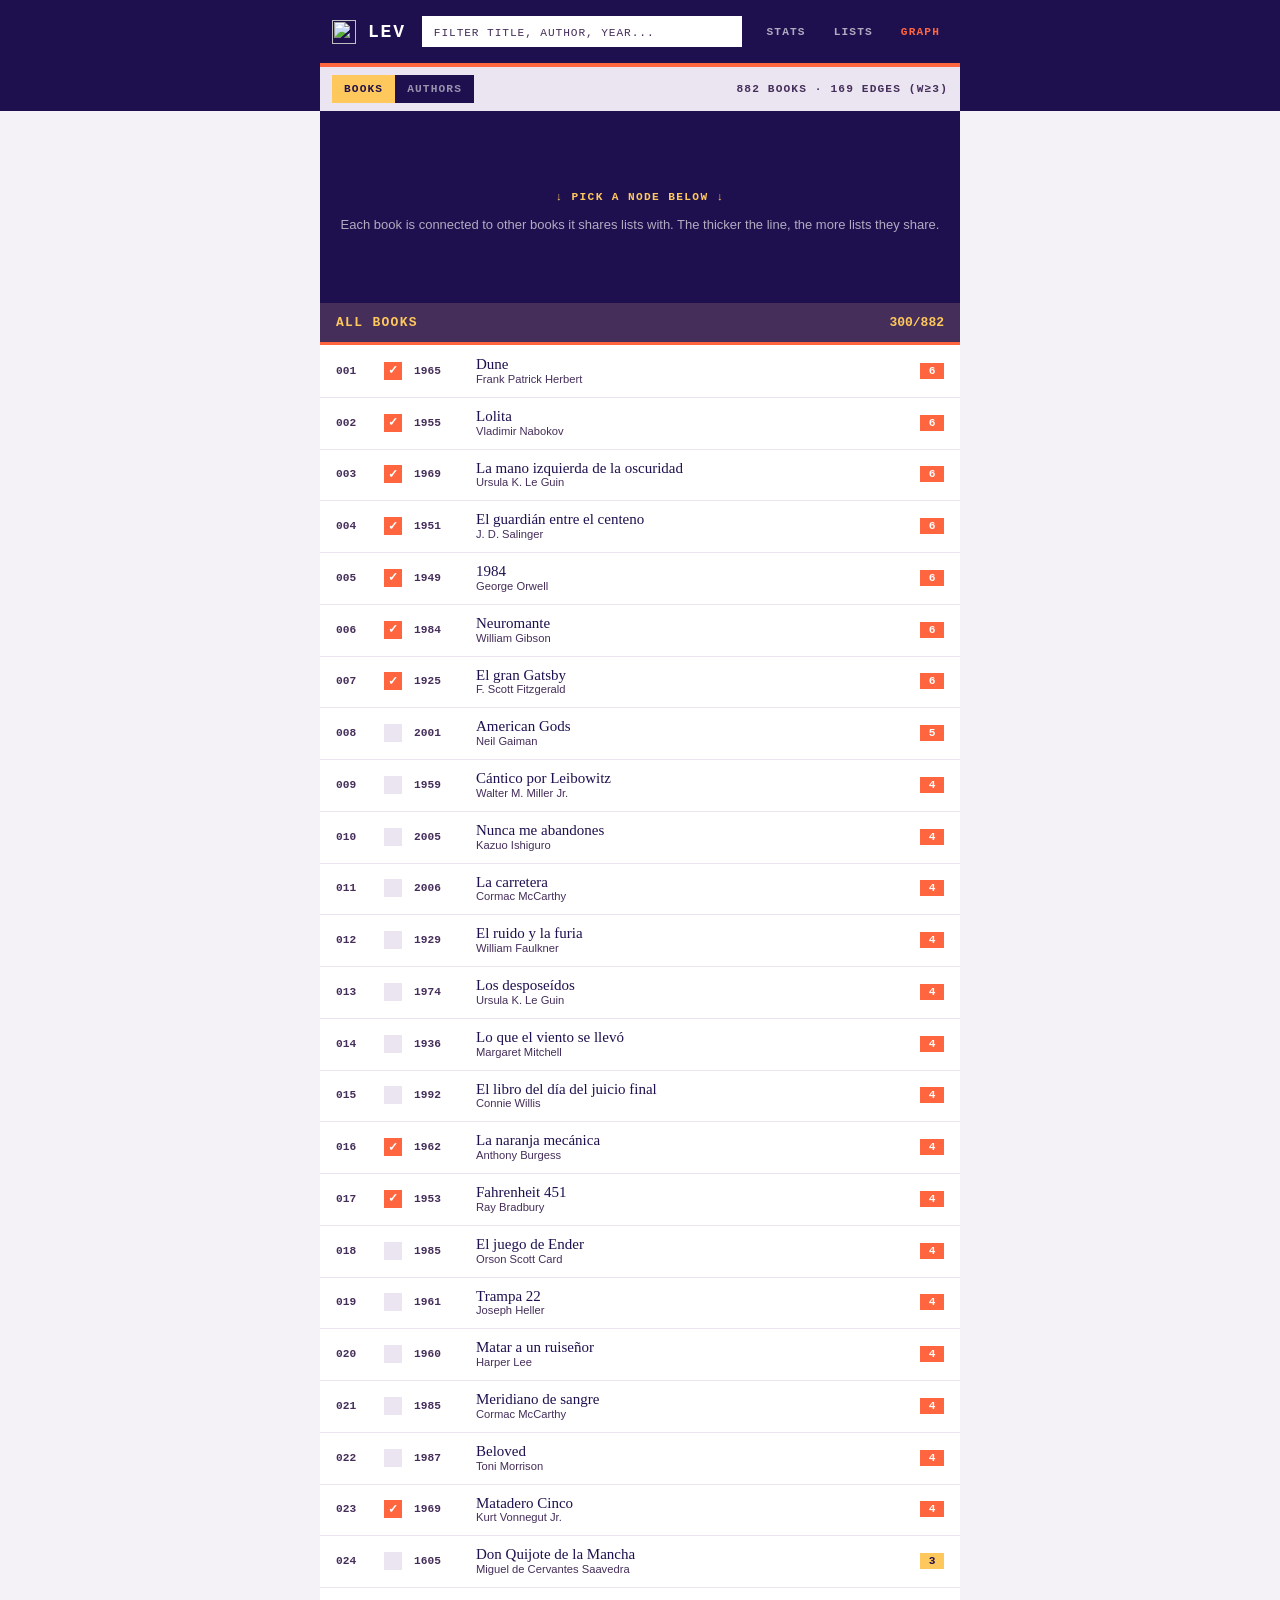
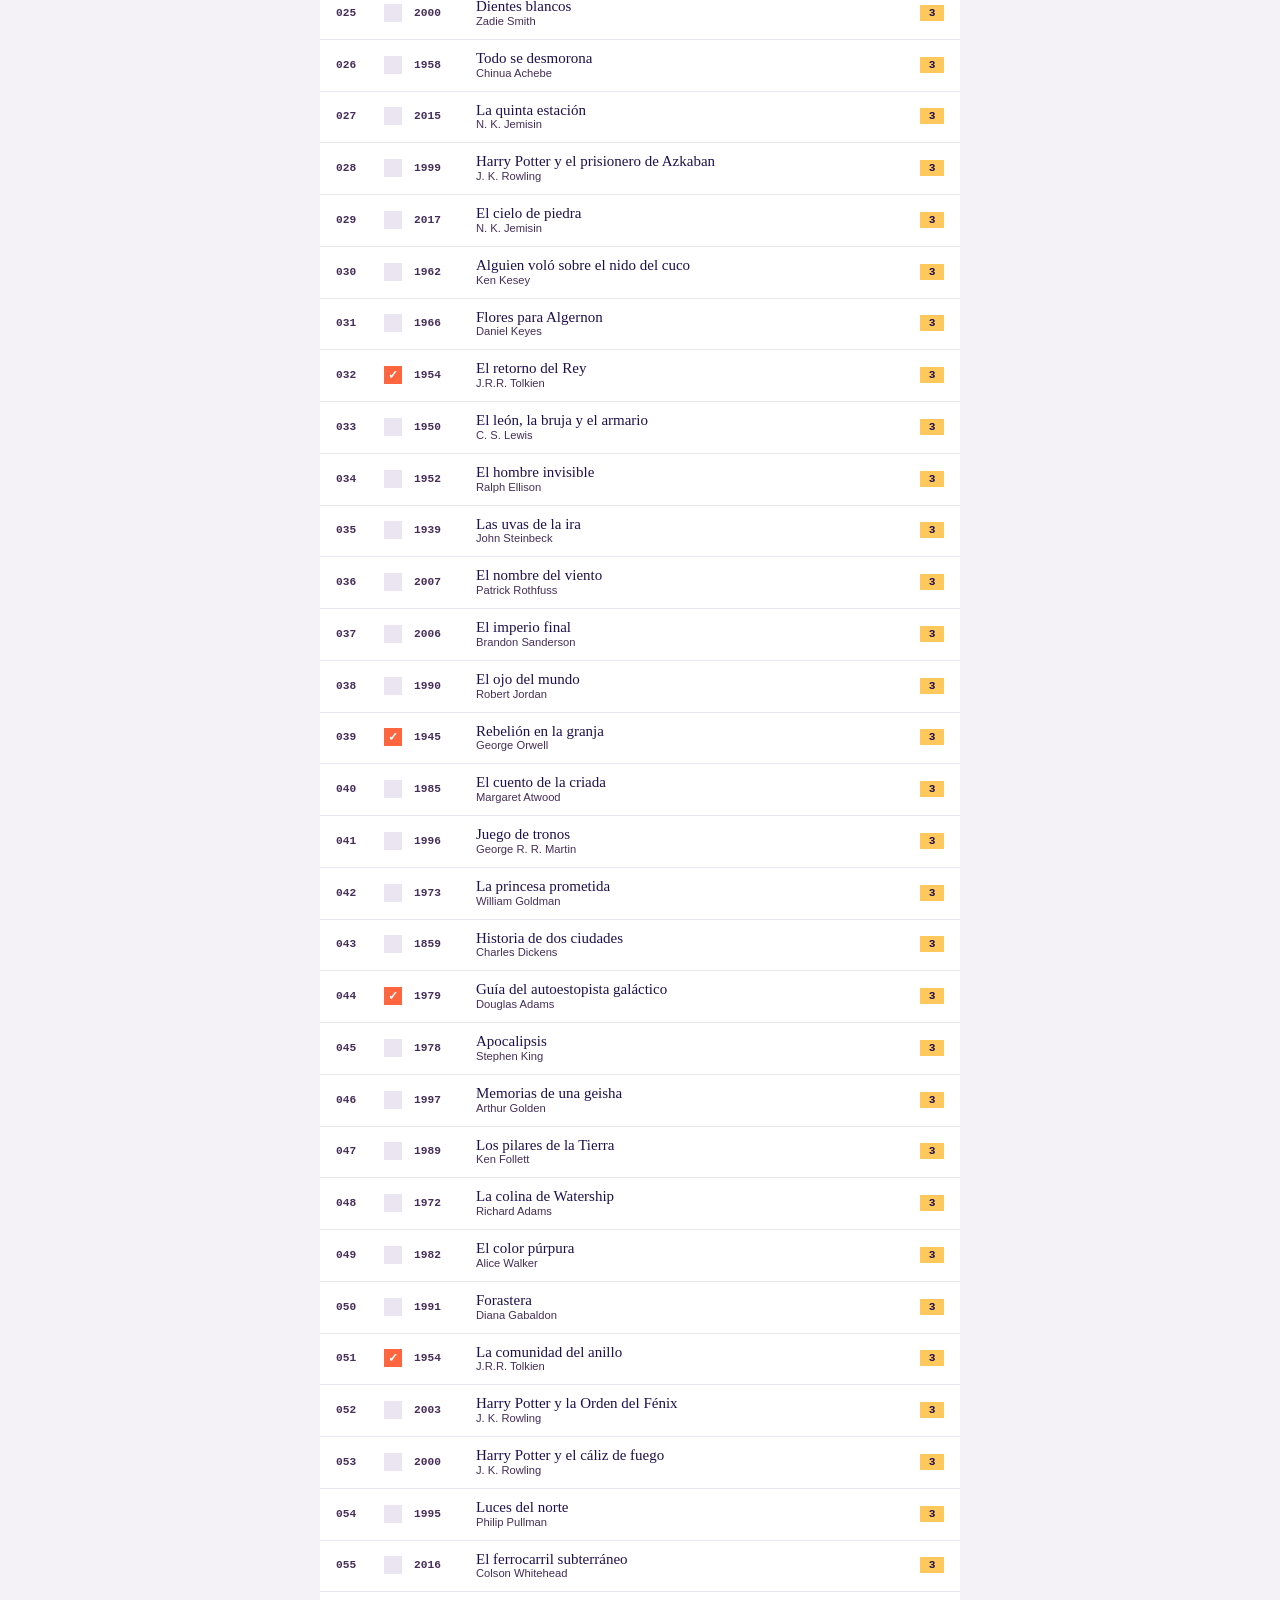
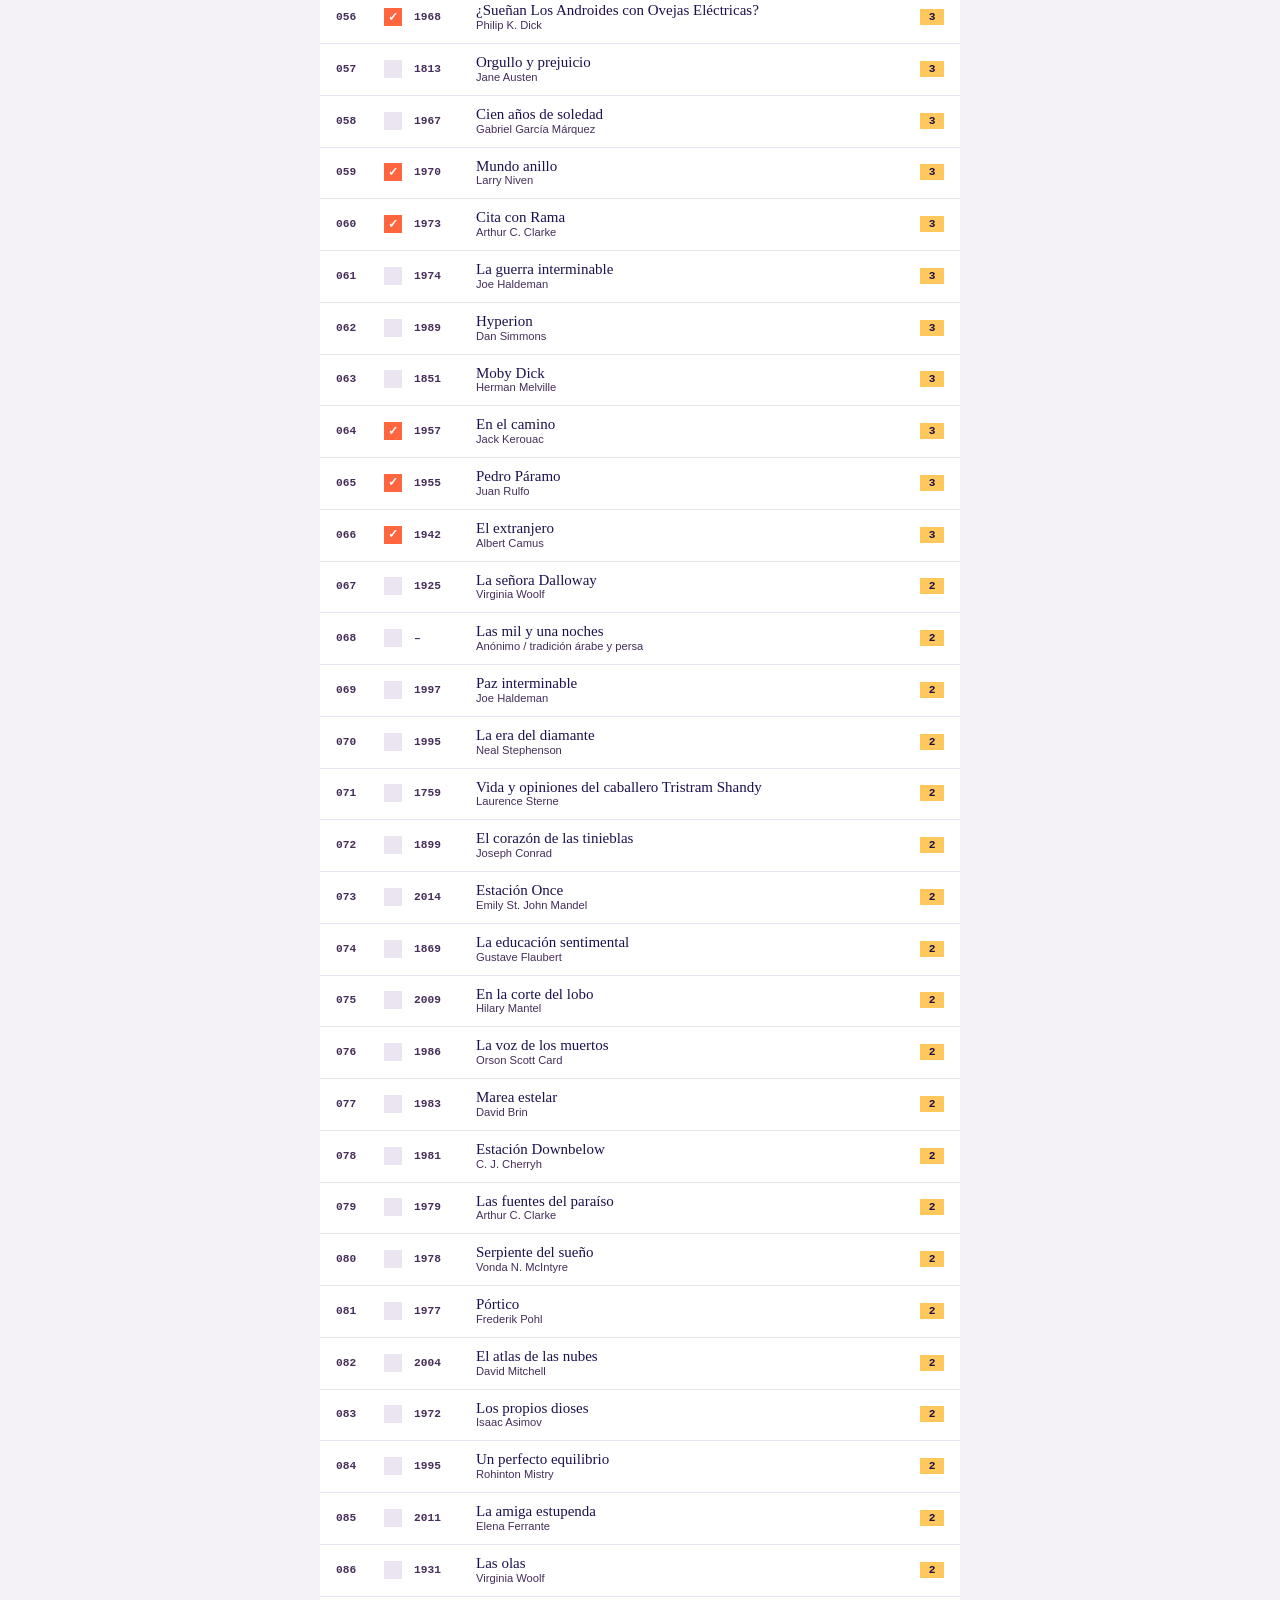
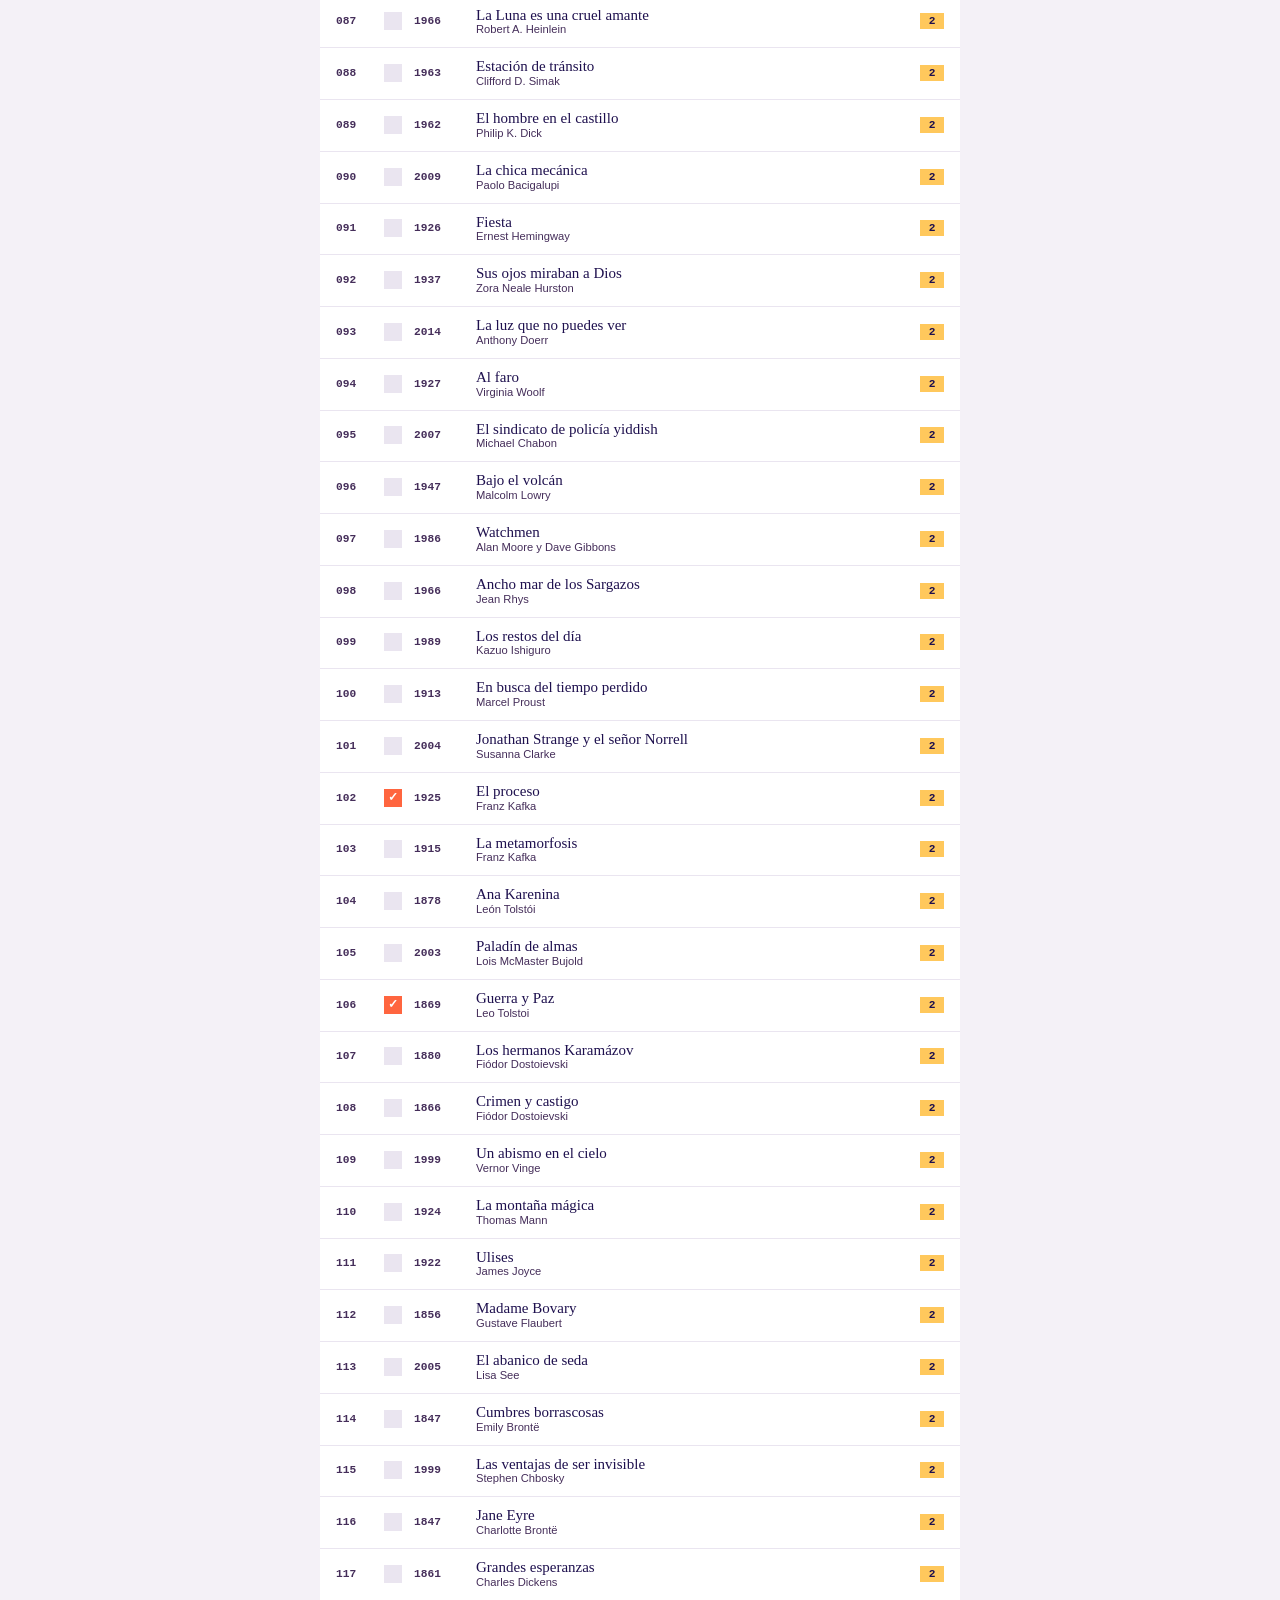
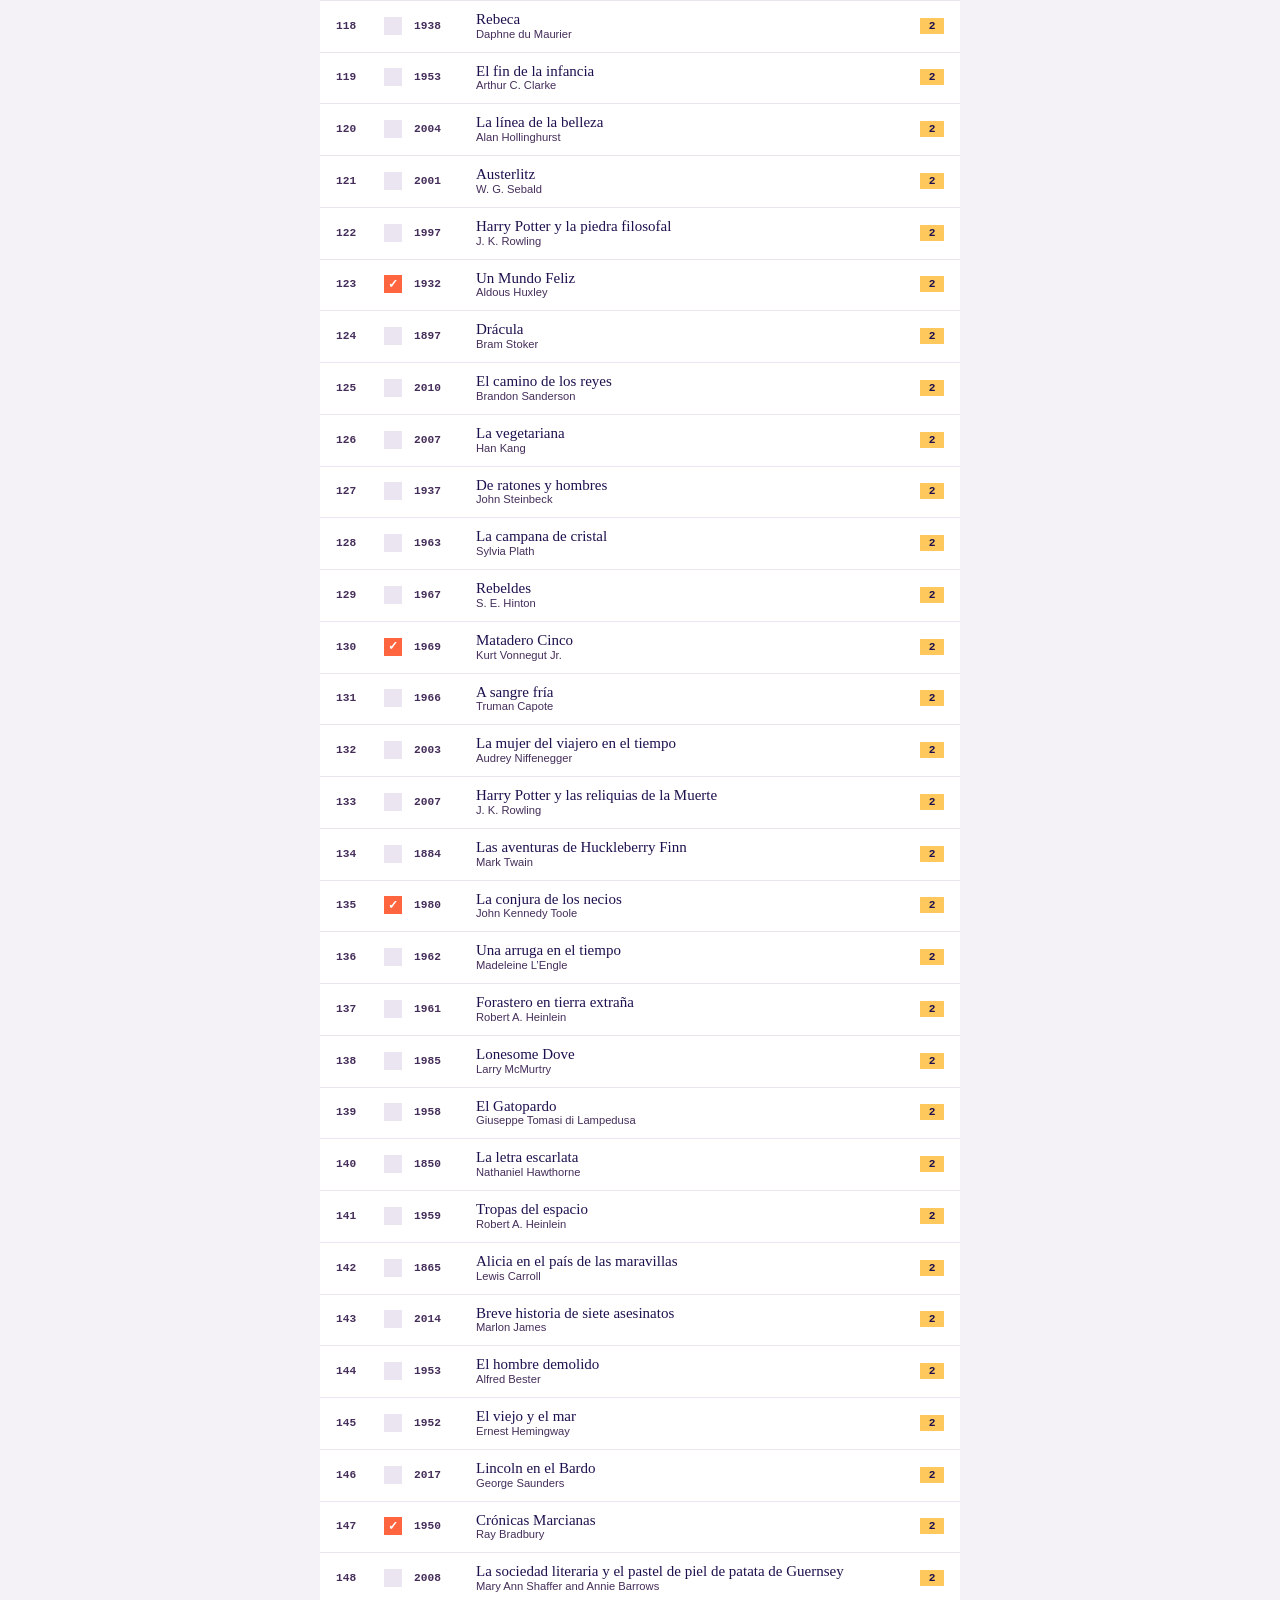
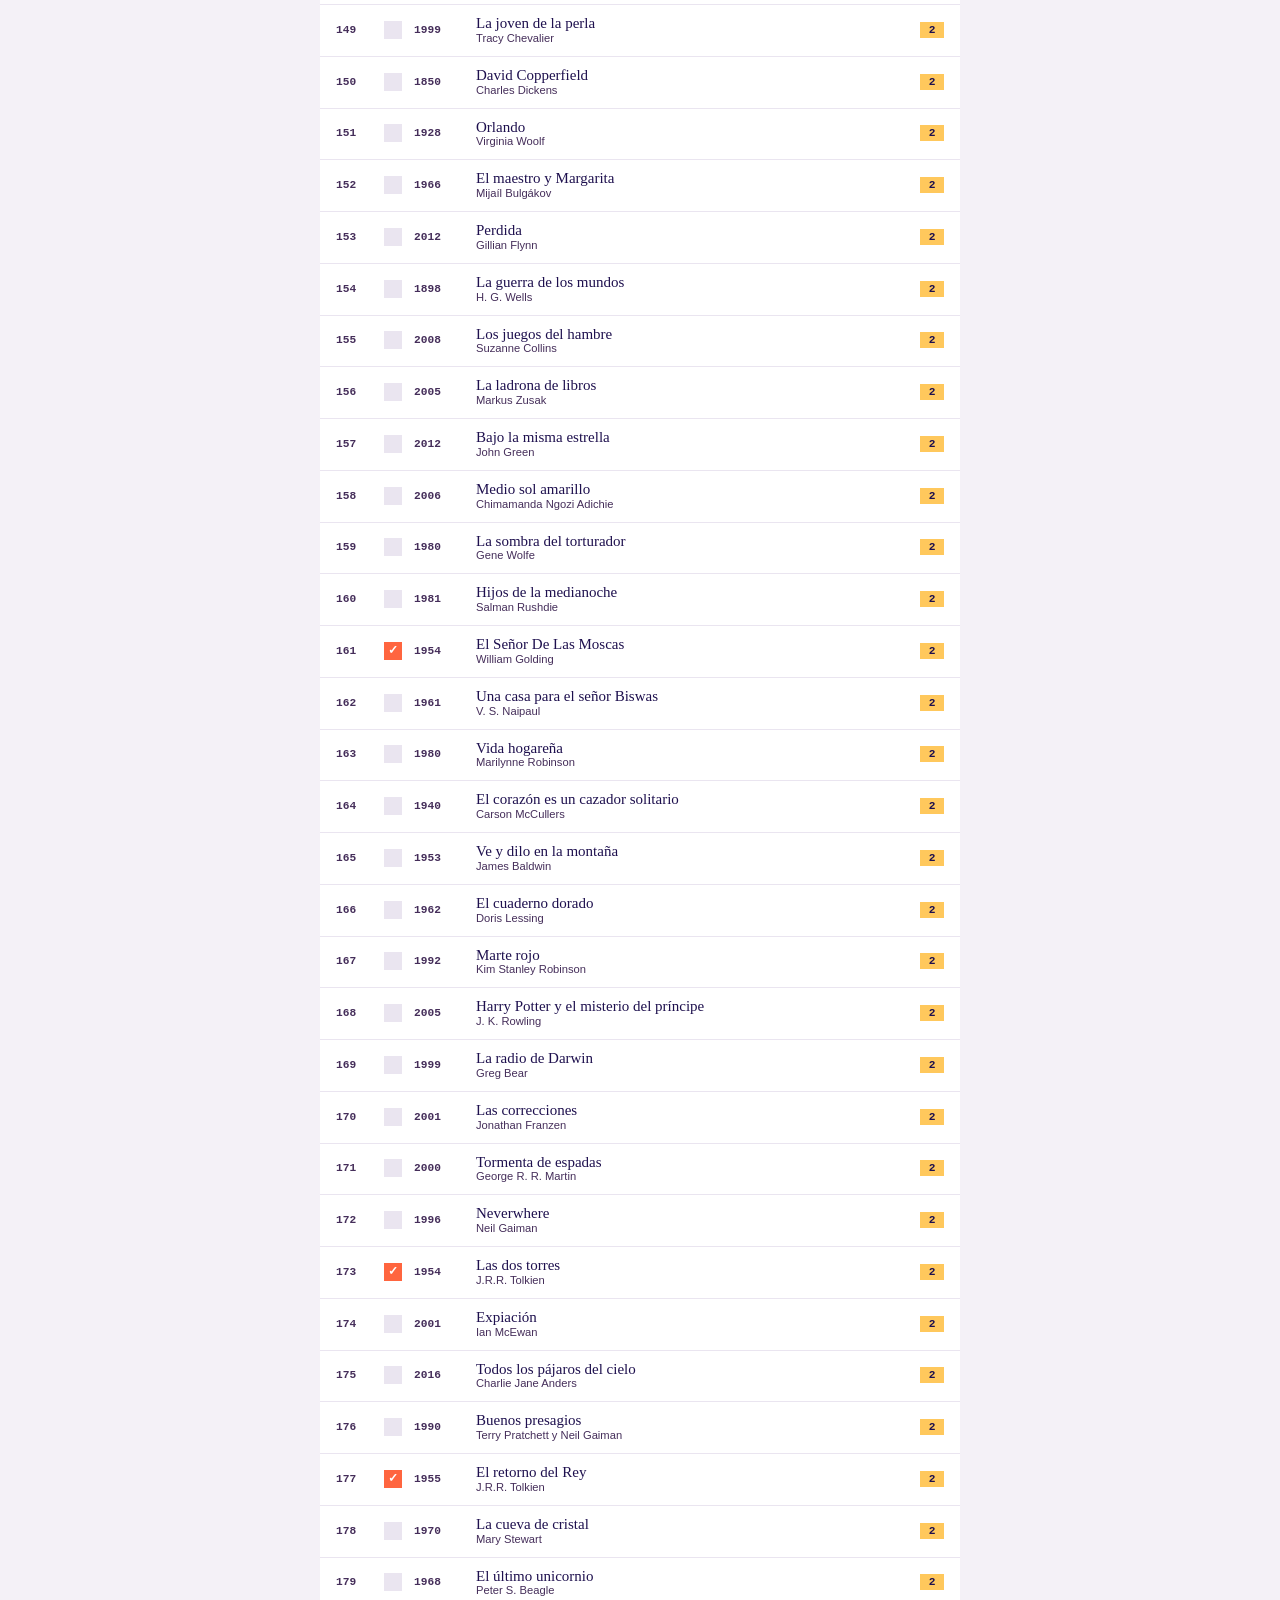
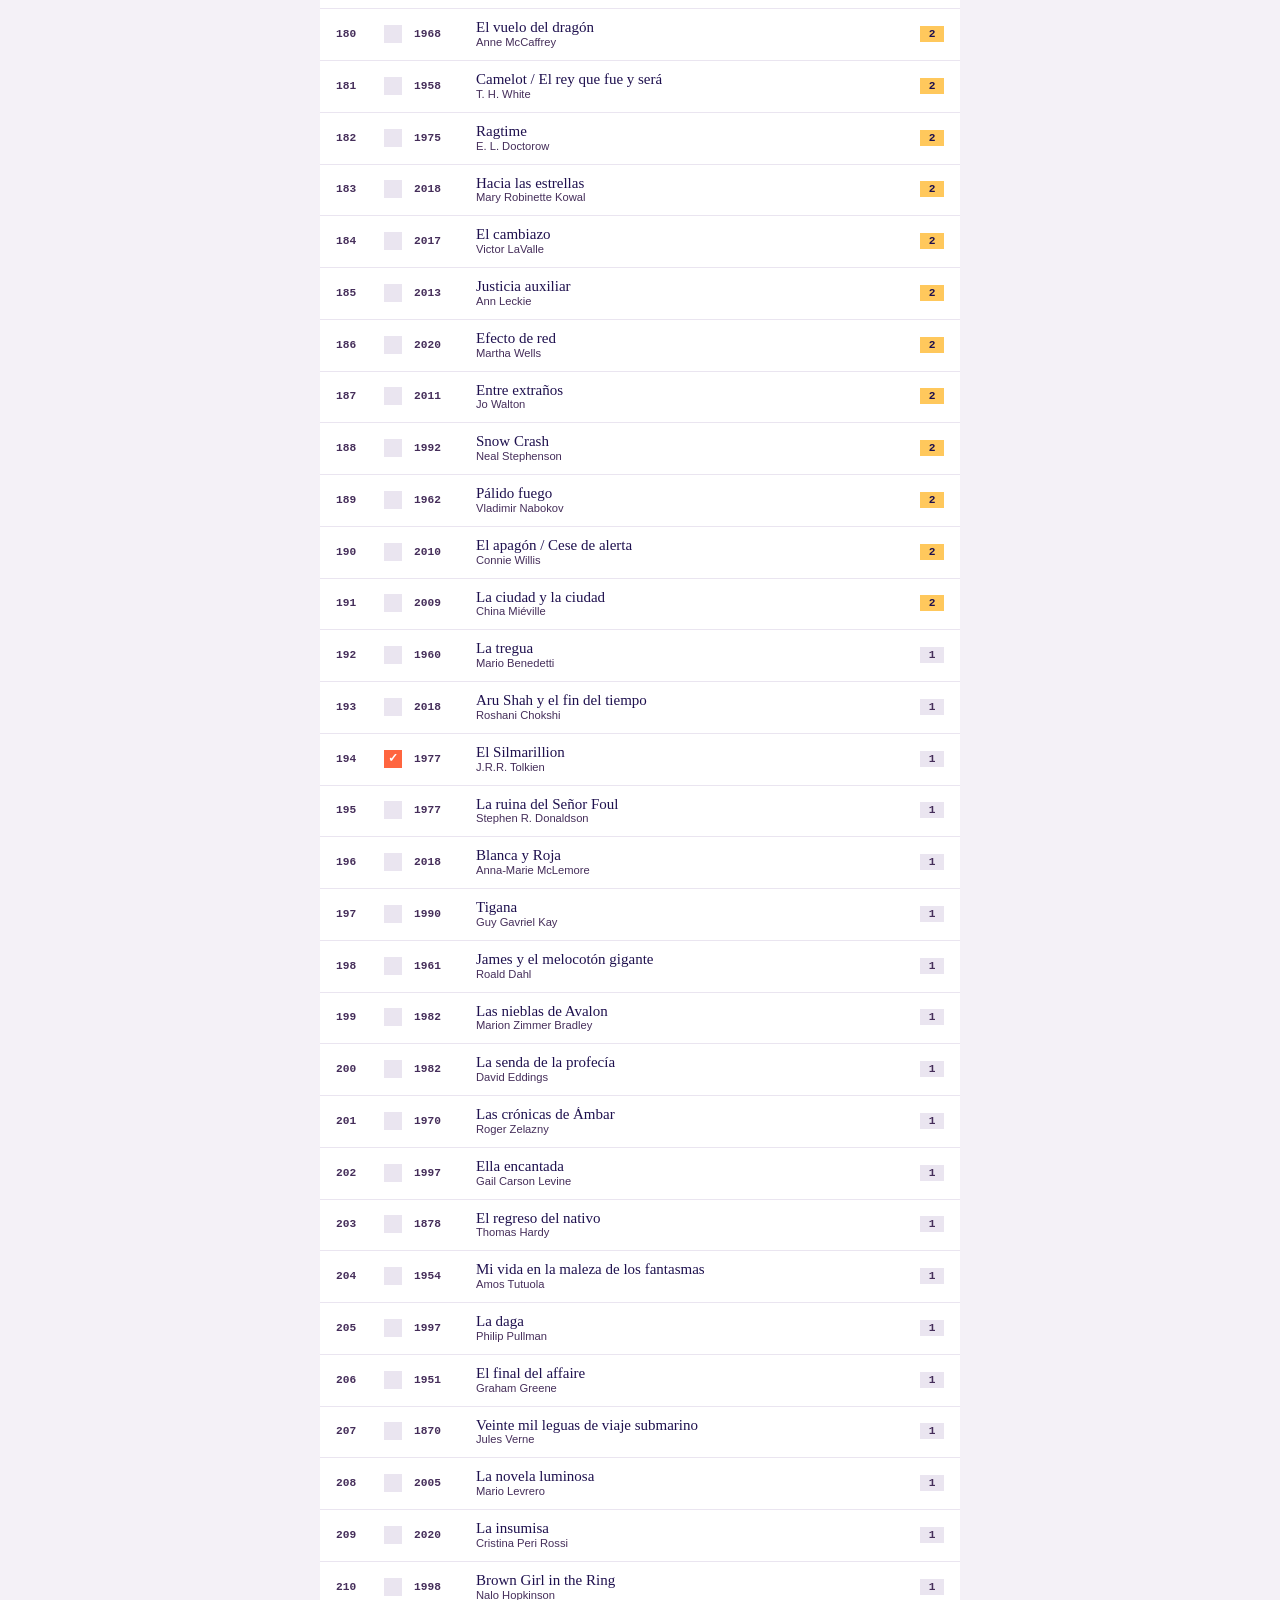
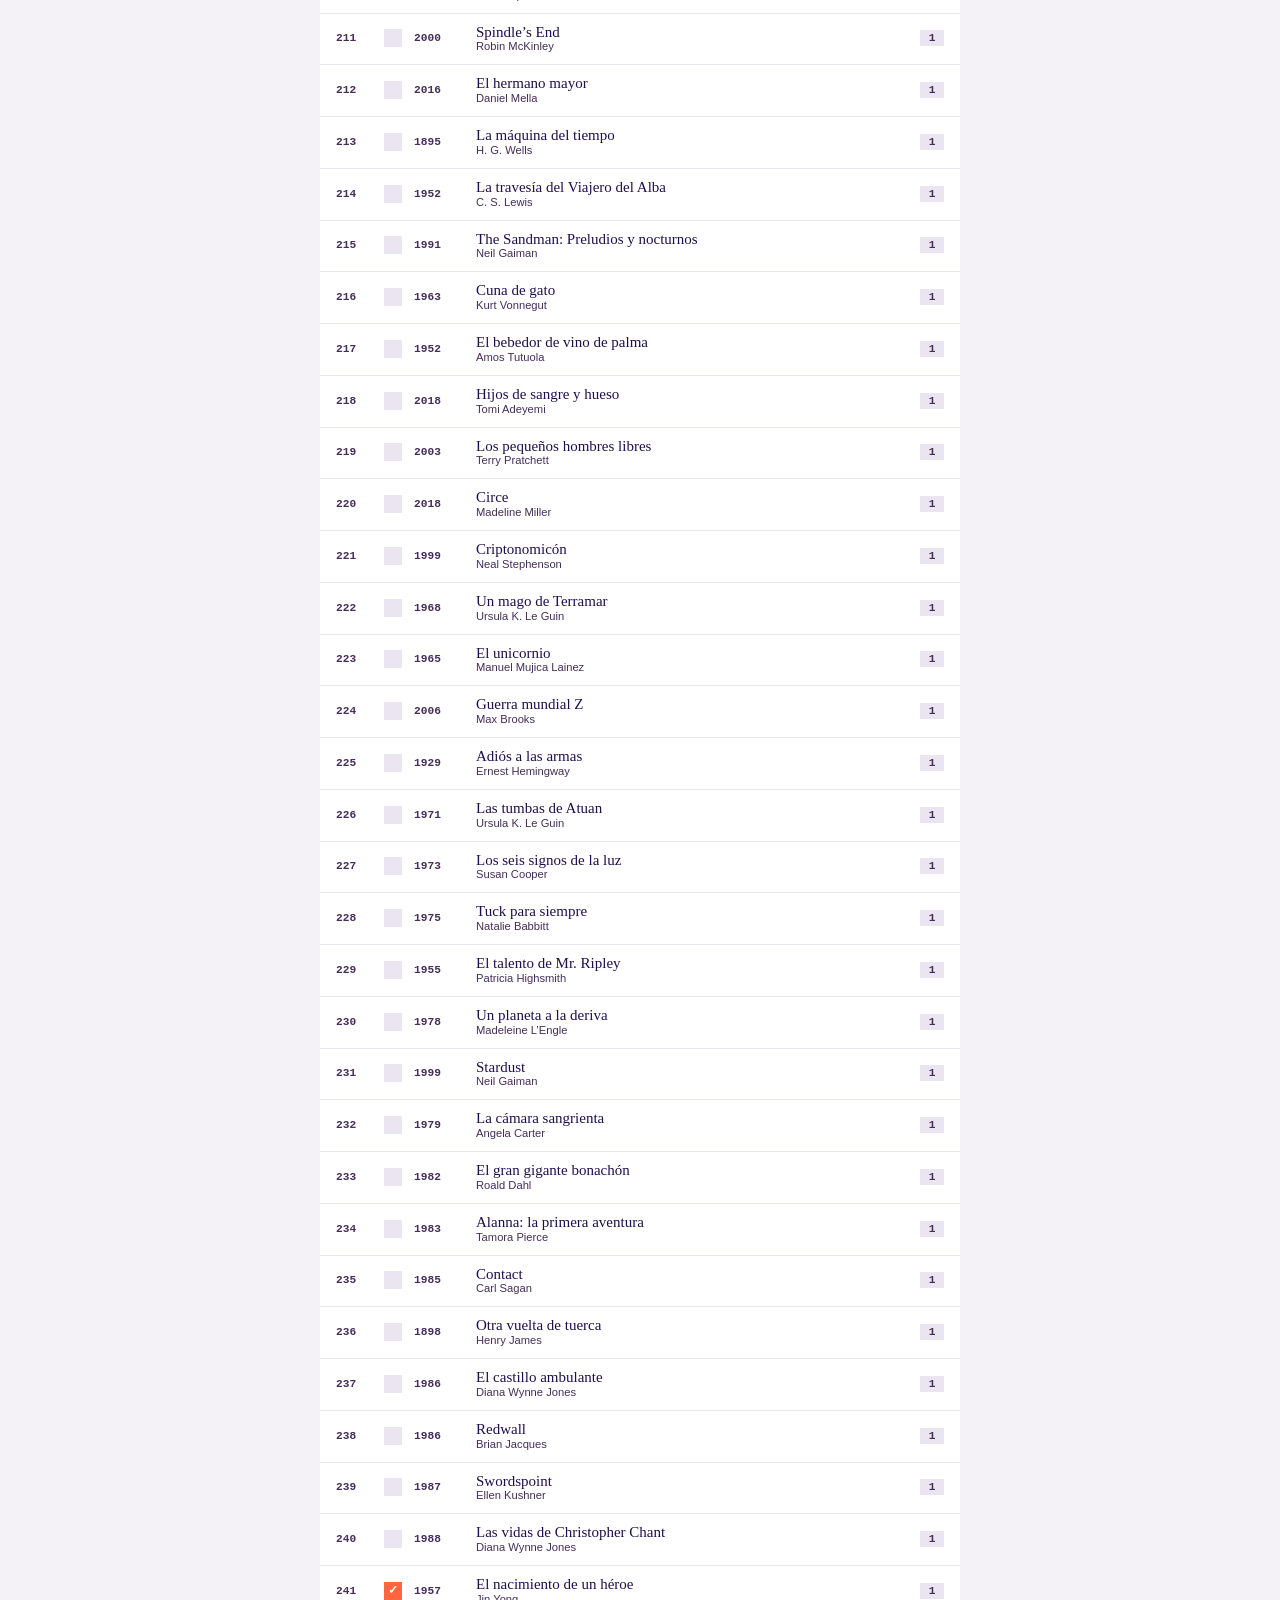
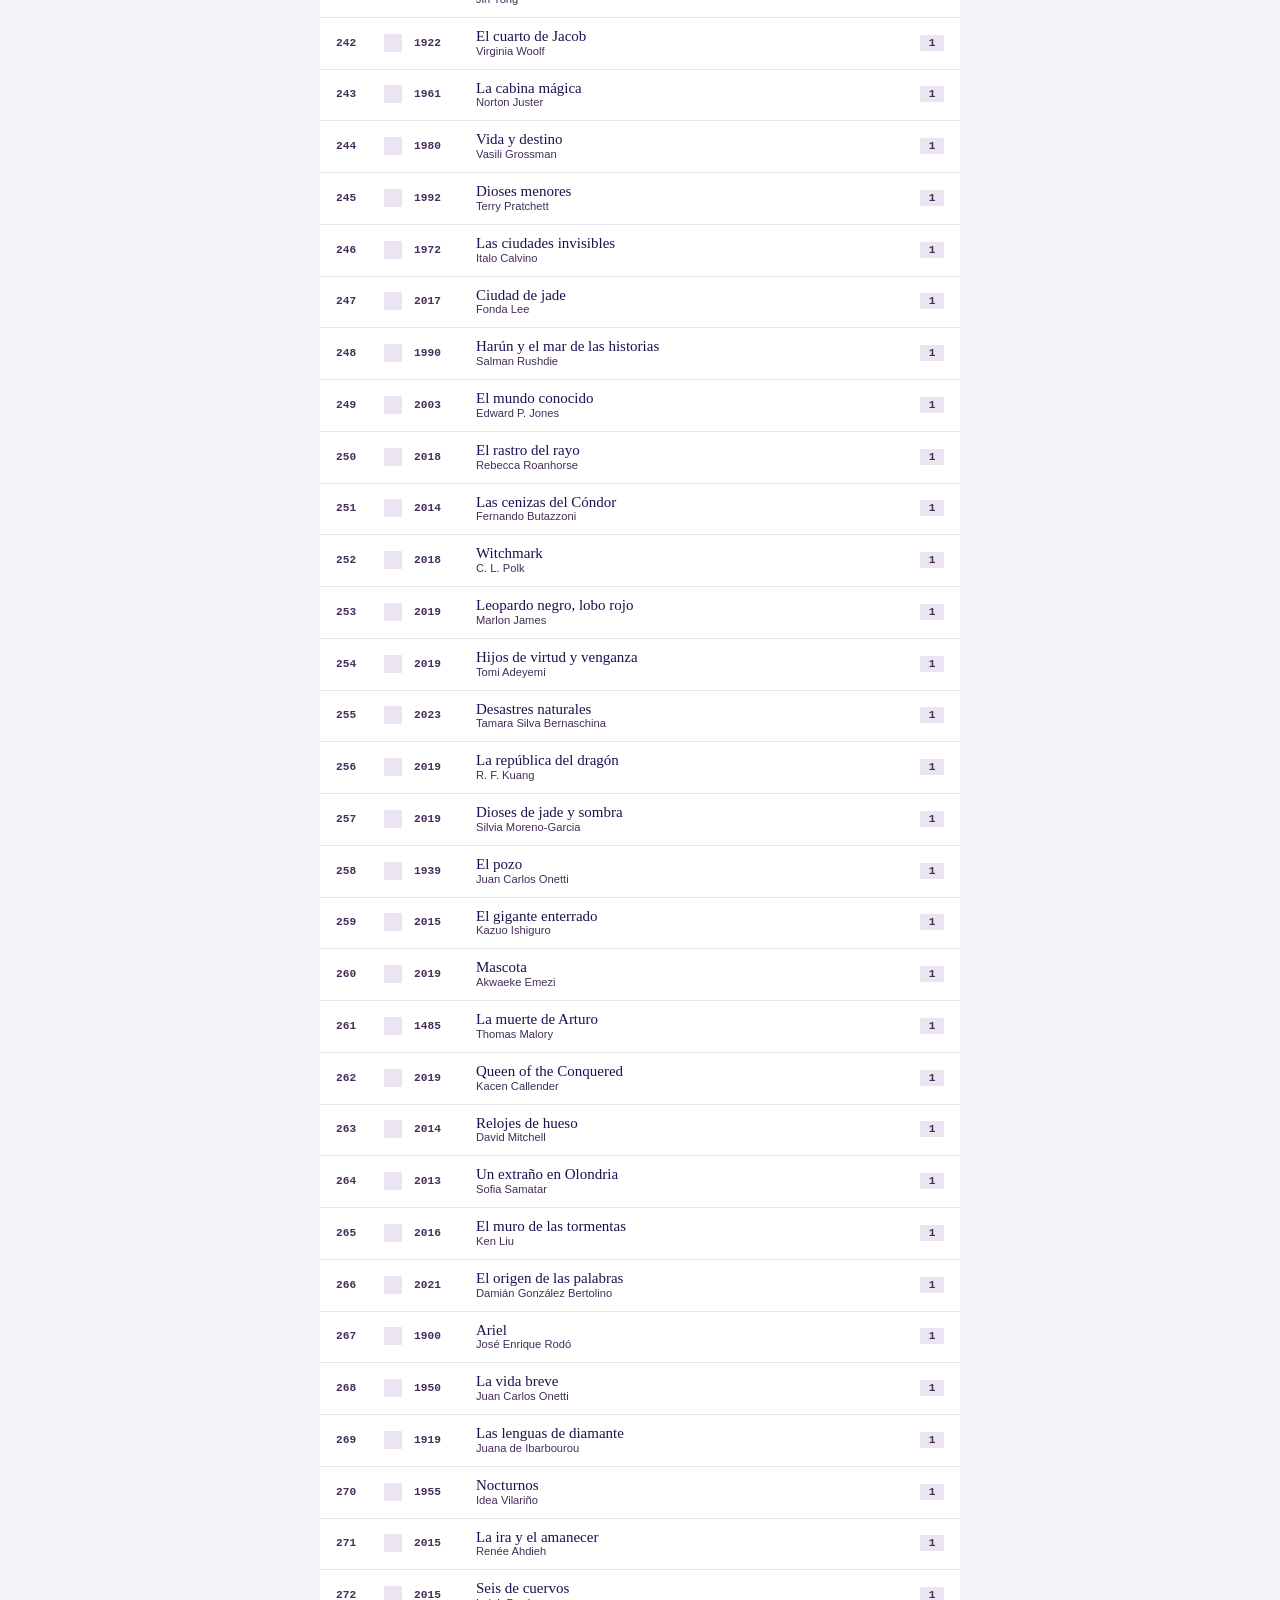
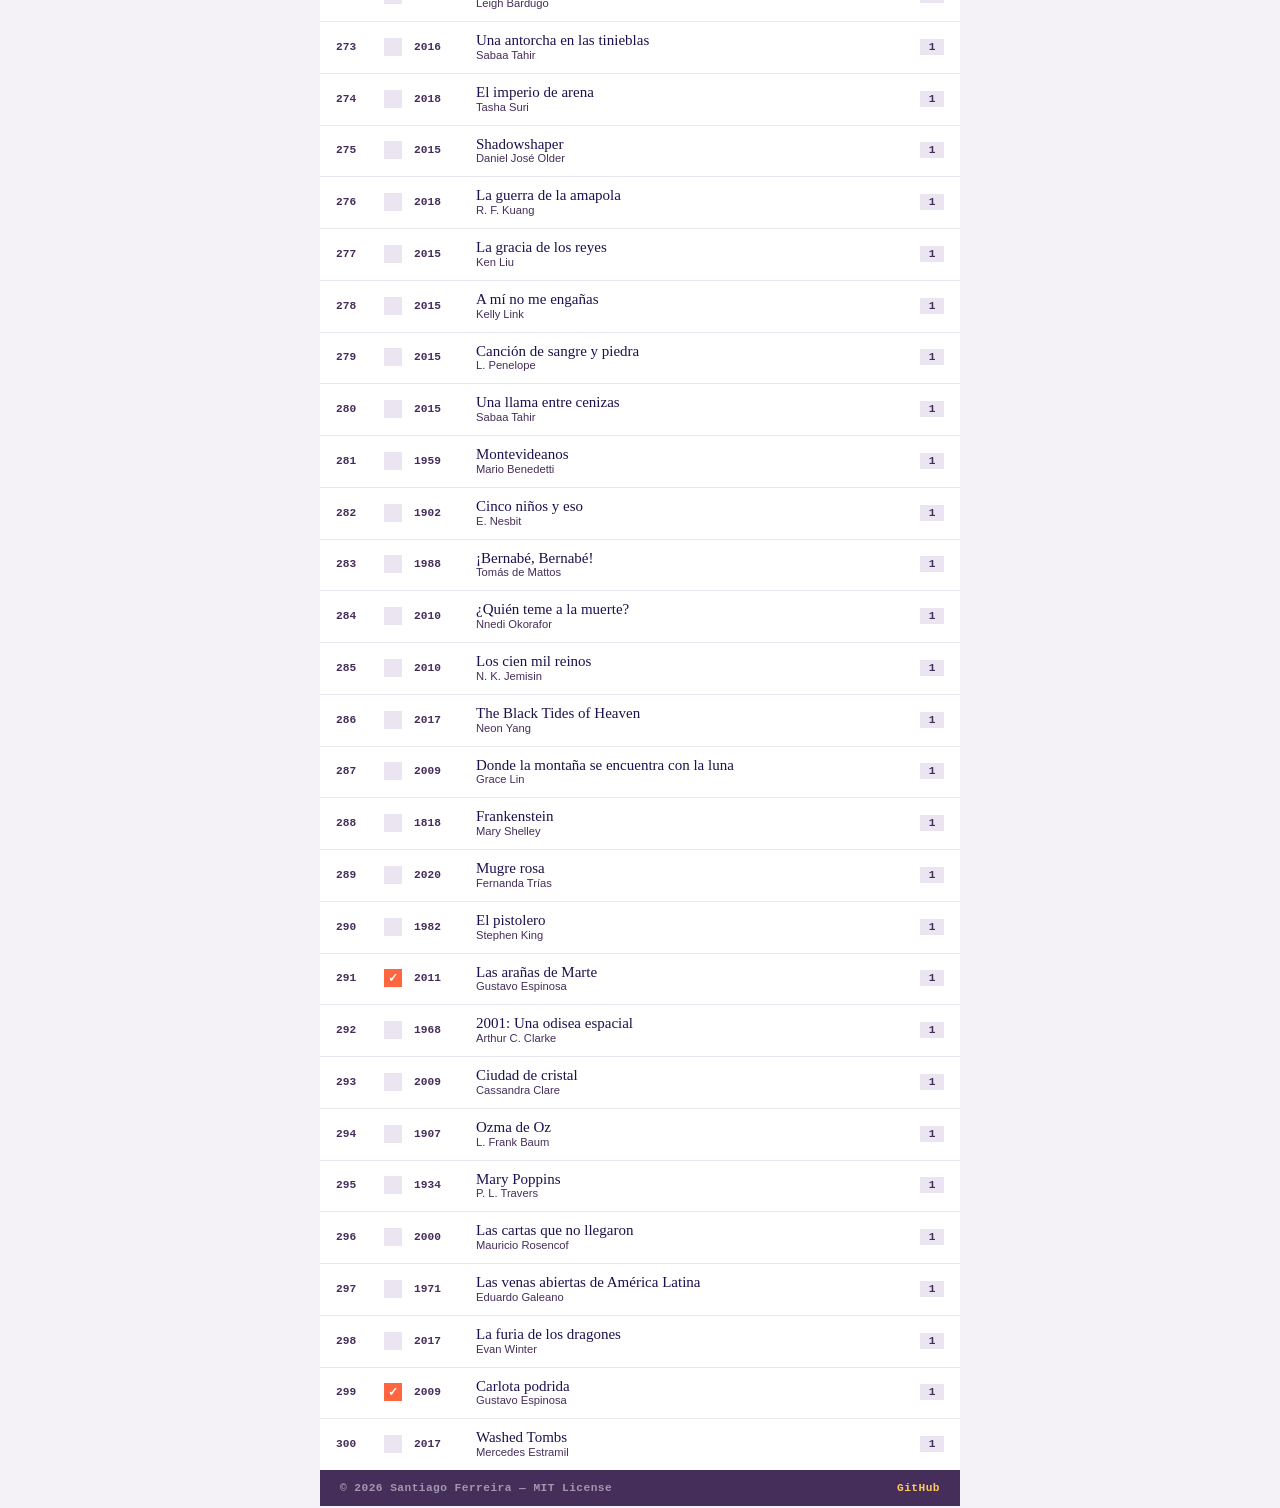
==== commit 10790db3: "Graph second iteration" ====
--- a/docs/graph.html
+++ b/docs/graph.html
@@ -49,7 +49,38 @@
       <p class="font-brand text-xs fw-700 uppercase tracking-wider color-yellow mb-3">↓ Pick a node below ↓</p>
       <p class="font-body text-sm color-white-65 leading-relaxed">Each book is connected to other books it shares lists with. The thicker the line, the more lists they share.</p>
     </div>
-    <svg id="stage" class="stage-svg" viewBox="-260 -260 520 520" preserveAspectRatio="xMidYMid meet" hidden aria-hidden="true">
+    <svg id="stage" class="stage-svg" viewBox="-320 -320 640 640" preserveAspectRatio="xMidYMid meet" hidden aria-hidden="true">
+      <defs>
+        <radialGradient id="stage-bg" cx="50%" cy="50%" r="65%">
+          <stop offset="0%"   stop-color="#2a1768"/>
+          <stop offset="55%"  stop-color="#1E104E"/>
+          <stop offset="100%" stop-color="#170c3a"/>
+        </radialGradient>
+        <radialGradient id="center-fill" cx="35%" cy="30%" r="80%">
+          <stop offset="0%"  stop-color="#FFE08A"/>
+          <stop offset="100%" stop-color="#FFC85C"/>
+        </radialGradient>
+        <linearGradient id="edge-grad" gradientUnits="userSpaceOnUse" x1="0" y1="0" x2="1" y2="0">
+          <stop offset="0%"   stop-color="#FFC85C" stop-opacity="0.95"/>
+          <stop offset="100%" stop-color="#FF653F" stop-opacity="0.75"/>
+        </linearGradient>
+        <filter id="center-glow" x="-50%" y="-50%" width="200%" height="200%">
+          <feGaussianBlur stdDeviation="6" result="blur"/>
+          <feMerge>
+            <feMergeNode in="blur"/>
+            <feMergeNode in="SourceGraphic"/>
+          </feMerge>
+        </filter>
+        <filter id="node-glow" x="-50%" y="-50%" width="200%" height="200%">
+          <feGaussianBlur stdDeviation="2" result="blur"/>
+          <feMerge>
+            <feMergeNode in="blur"/>
+            <feMergeNode in="SourceGraphic"/>
+          </feMerge>
+        </filter>
+      </defs>
+      <rect class="stage-bg-rect" x="-320" y="-320" width="640" height="640" fill="url(#stage-bg)"/>
+      <g id="stage-rings" class="stage-rings"></g>
       <g id="stage-edges"></g>
       <g id="stage-labels"></g>
       <g id="stage-nodes"></g>
--- a/docs/assets/main.css
+++ b/docs/assets/main.css
@@ -1347,10 +1347,10 @@
   .stage-svg {
     display: block;
     width: 100%;
-    /* Keep the stage roughly square but cap so it doesn't dominate on tall
-       phones. min-height ensures usability on iPhone 12. */
     aspect-ratio: 1 / 1;
     max-height: 70dvh;
+    /* Background is painted by the radial gradient <rect> inside the SVG;
+       this CSS background is the fallback for when defs haven't loaded. */
     background: var(--c-deep);
     user-select: none;
     -webkit-user-select: none;
@@ -1371,69 +1371,141 @@
   }
   .stage-ctrl:hover { background: var(--c-yellow); color: var(--c-deep); }
 
-  /* SVG node typography. The center node is bigger, brighter, fully filled. */
+  /* ----------------------------------------------------------------
+     Constellation map — refined typography on a luminous orbital chart.
+     This is the one place in the app where we depart from the brutalist
+     sharp-edged language: the focused graph reads as an editorial mind
+     map, so cards are pill-shaped, edges glow softly, and a measured
+     stagger eases everything into place.
+     ---------------------------------------------------------------- */
+
+  .orbit-ring {
+    fill: none;
+    stroke: rgba(255,255,255,0.06);
+    stroke-width: 1;
+    stroke-dasharray: 2 6;
+  }
+
   .edge {
     fill: none;
-    stroke-linecap: square;
-  }
-  .edge-weak   { stroke: var(--c-purple); opacity: 0.55; }
-  .edge-strong { stroke: var(--c-orange); }
-  .edge-label {
+    opacity: 0;
+    animation: lev-graph-edge-in 320ms ease-out forwards;
+    animation-delay: calc(60ms + var(--i, 0) * 25ms);
+  }
+  @keyframes lev-graph-edge-in {
+    from { opacity: 0; stroke-dasharray: 600; stroke-dashoffset: 600; }
+    to   { opacity: 0.9; stroke-dasharray: 600; stroke-dashoffset: 0; }
+  }
+
+  .edge-pill {
+    opacity: 0;
+    animation: lev-graph-pill-in 240ms ease-out forwards;
+    animation-delay: calc(280ms + var(--i, 0) * 25ms);
+  }
+  @keyframes lev-graph-pill-in {
+    from { opacity: 0; transform-box: fill-box; transform-origin: center; }
+    to   { opacity: 1; }
+  }
+  .edge-pill-bg {
+    fill: #2a1768;
+    stroke: rgba(255, 200, 92, 0.55);
+    stroke-width: 1;
+  }
+  .edge-pill-text {
     fill: var(--c-yellow);
     font-family: var(--f-mono);
     font-weight: 700;
-    font-size: 9px;
-    paint-order: stroke;
-    stroke: var(--c-deep);
-    stroke-width: 4px;
-    stroke-linejoin: round;
-  }
-  .node-rect {
+    font-size: 11px;
+    text-anchor: middle;
+    pointer-events: none;
+    user-select: none;
+  }
+
+  .node-card {
+    cursor: pointer;
+    opacity: 0;
+    transform-box: fill-box;
+    transform-origin: center;
+    animation: lev-graph-card-in 380ms cubic-bezier(0.2, 0.7, 0.2, 1) forwards;
+    animation-delay: calc(var(--i, 0) * 35ms);
+    transition: filter 200ms ease;
+  }
+  @keyframes lev-graph-card-in {
+    from { opacity: 0; }
+    to   { opacity: 1; }
+  }
+
+  .node-bg {
+    transition: fill 180ms ease, stroke 180ms ease;
+  }
+
+  /* Center node — luminous yellow anchor with a built-in halo via the
+     center-glow filter, applied inline from JS. */
+  .node-center .node-bg {
+    fill: url(#center-fill);
+    stroke: rgba(255, 230, 160, 0.9);
     stroke-width: 1.5;
-    /* shape-rendering keeps the brutalist sharp edges */
-    shape-rendering: crispEdges;
-  }
-  .node-center .node-rect {
+  }
+  .node-center .node-title {
+    font-family: var(--f-title);
+    font-size: 22px;
+    fill: var(--c-deep);
+    letter-spacing: 0.005em;
+  }
+  .node-center .node-sub {
+    font-family: var(--f-body);
+    font-weight: 600;
+    font-size: 12px;
+    fill: rgba(30, 16, 78, 0.75);
+  }
+
+  /* Orbit (neighbor) nodes — translucent purple pill with an orange rim. */
+  .node-orbit .node-bg {
+    fill: rgba(36, 22, 88, 0.92);
+    stroke: rgba(255, 122, 80, 0.85);
+    stroke-width: 1.5;
+  }
+  .node-orbit .node-title {
+    font-family: var(--f-title);
+    font-size: 15px;
+    fill: var(--c-white);
+  }
+  .node-orbit .node-sub {
+    font-family: var(--f-body);
+    font-size: 11px;
+    fill: rgba(255, 255, 255, 0.78);
+  }
+
+  /* Read book — solid orange with deep-purple text for high contrast. */
+  .node-orbit.node-read .node-bg {
+    fill: #FF7A50;
+    stroke: rgba(255, 200, 92, 0.7);
+  }
+  .node-orbit.node-read .node-title { fill: var(--c-deep); }
+  .node-orbit.node-read .node-sub   { fill: rgba(30, 16, 78, 0.78); }
+
+  /* Hover/focus: lift toward yellow + intensify glow via filter. */
+  .node-orbit:hover .node-bg,
+  .node-orbit:focus .node-bg {
     fill: var(--c-yellow);
     stroke: var(--c-yellow);
   }
-  .node-orbit .node-rect {
-    fill: var(--c-deep);
-    stroke: var(--c-orange);
-  }
-  .node-orbit.node-read .node-rect {
-    fill: var(--c-orange);
-    stroke: var(--c-orange);
-  }
-  .node-title {
-    font-family: var(--f-title);
-    font-size: 13px;
-    dominant-baseline: middle;
-  }
-  .node-center .node-title {
-    font-size: 18px;
-    fill: var(--c-deep);
-  }
-  .node-orbit .node-title { fill: var(--c-white); }
-  .node-orbit.node-read .node-title { fill: var(--c-deep); }
-  .node-sub {
-    font-family: var(--f-body);
-    font-size: 9px;
-    dominant-baseline: middle;
-  }
-  .node-center .node-sub { fill: var(--c-deep); opacity: 0.7; }
-  .node-orbit .node-sub { fill: rgba(255,255,255,0.6); }
-  .node-orbit.node-read .node-sub { fill: rgba(30,16,78,0.7); }
-
-  .node-label { cursor: pointer; }
-  .node-label:focus { outline: none; }
-  .node-label:focus .node-rect { stroke: var(--c-yellow); stroke-width: 3; }
-  .node-orbit:hover .node-rect { fill: var(--c-yellow); stroke: var(--c-yellow); }
-  .node-orbit:hover .node-title { fill: var(--c-deep); }
-  .node-orbit:hover .node-sub   { fill: rgba(30,16,78,0.7); }
-  .node-center:hover .node-rect { fill: var(--c-orange); stroke: var(--c-orange); }
-  .node-center:hover .node-title { fill: var(--c-white); }
-  .node-center:hover .node-sub   { fill: rgba(255,255,255,0.7); }
+  .node-orbit:hover .node-title,
+  .node-orbit:focus .node-title { fill: var(--c-deep); }
+  .node-orbit:hover .node-sub,
+  .node-orbit:focus .node-sub   { fill: rgba(30, 16, 78, 0.78); }
+  .node-orbit:hover,
+  .node-orbit:focus { filter: drop-shadow(0 0 6px rgba(255, 200, 92, 0.55)); }
+  .node-orbit:focus { outline: none; }
+
+  .node-center:hover .node-bg,
+  .node-center:focus .node-bg {
+    stroke: var(--c-white);
+    stroke-width: 2;
+  }
+  .node-center:focus { outline: none; }
+
+  .stage-bg-rect { pointer-events: none; }
 
   /* ---- List view ---- */
   .list-section-header {
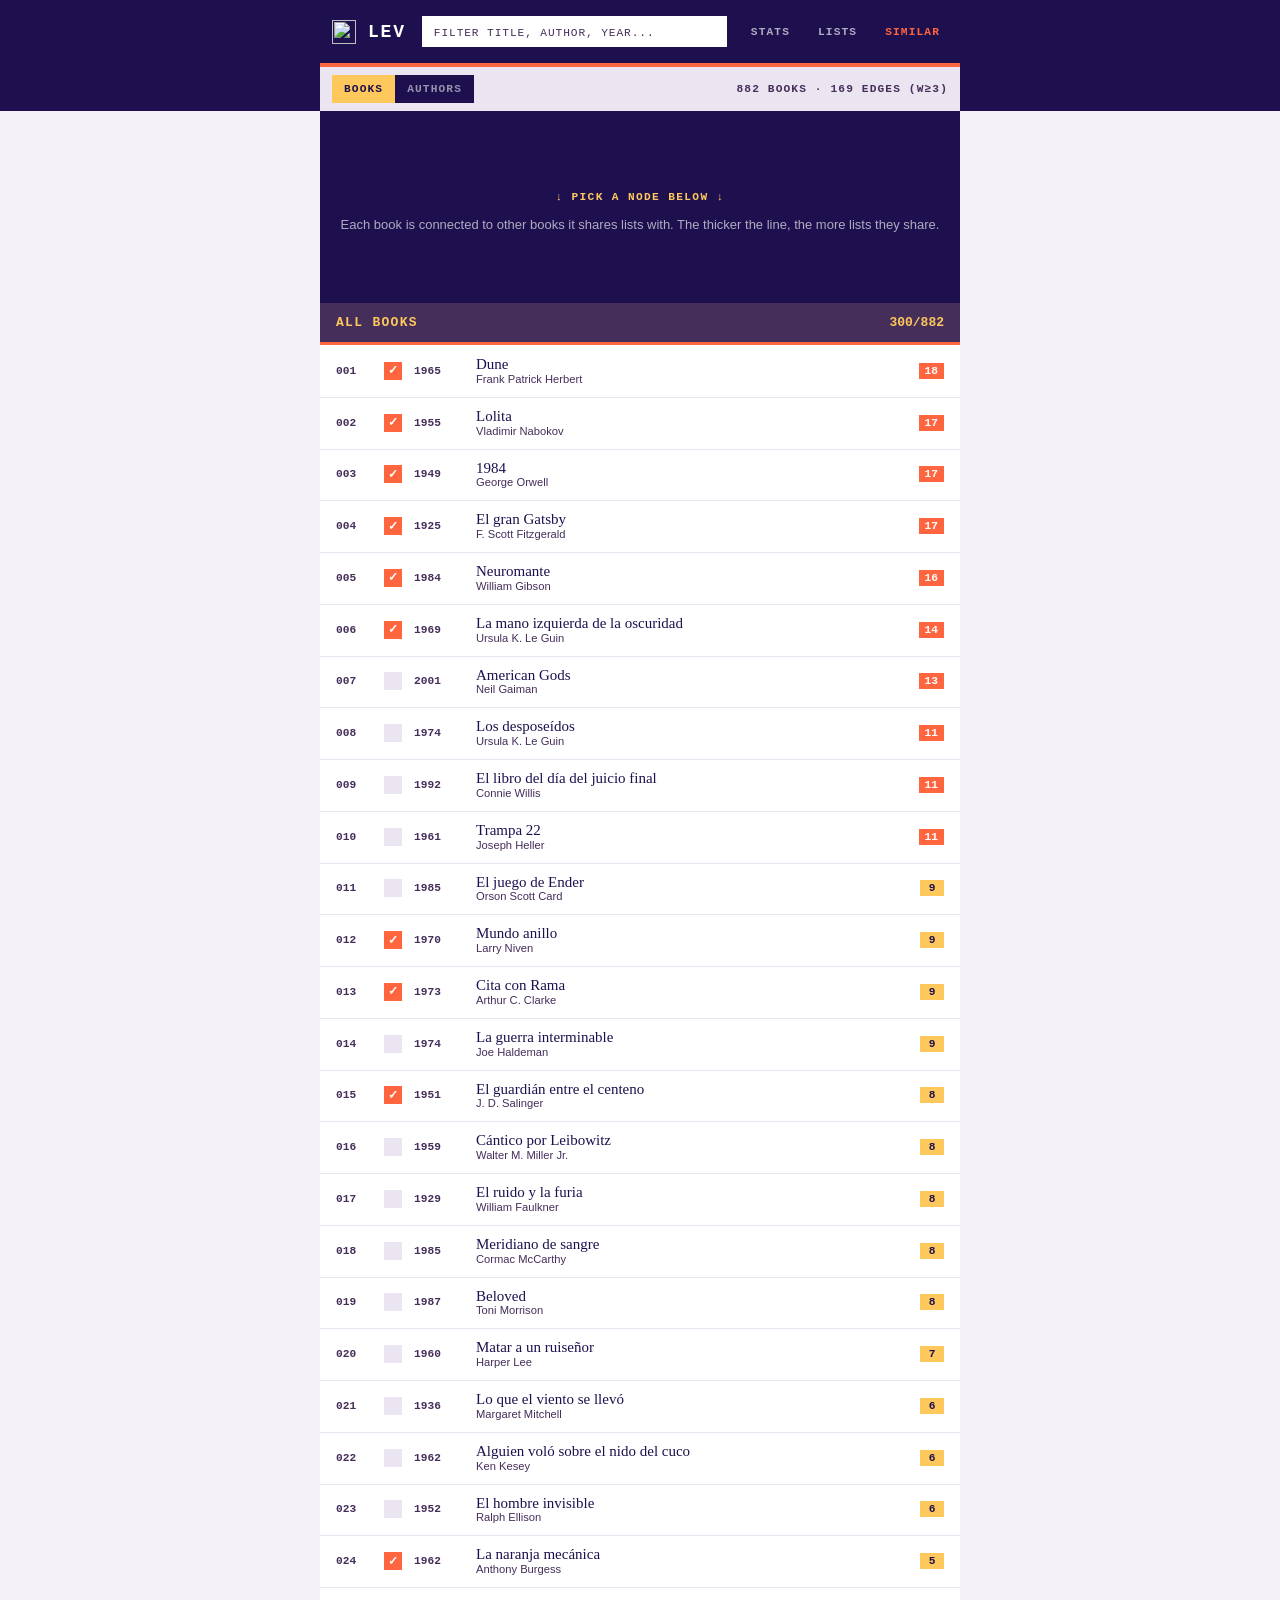
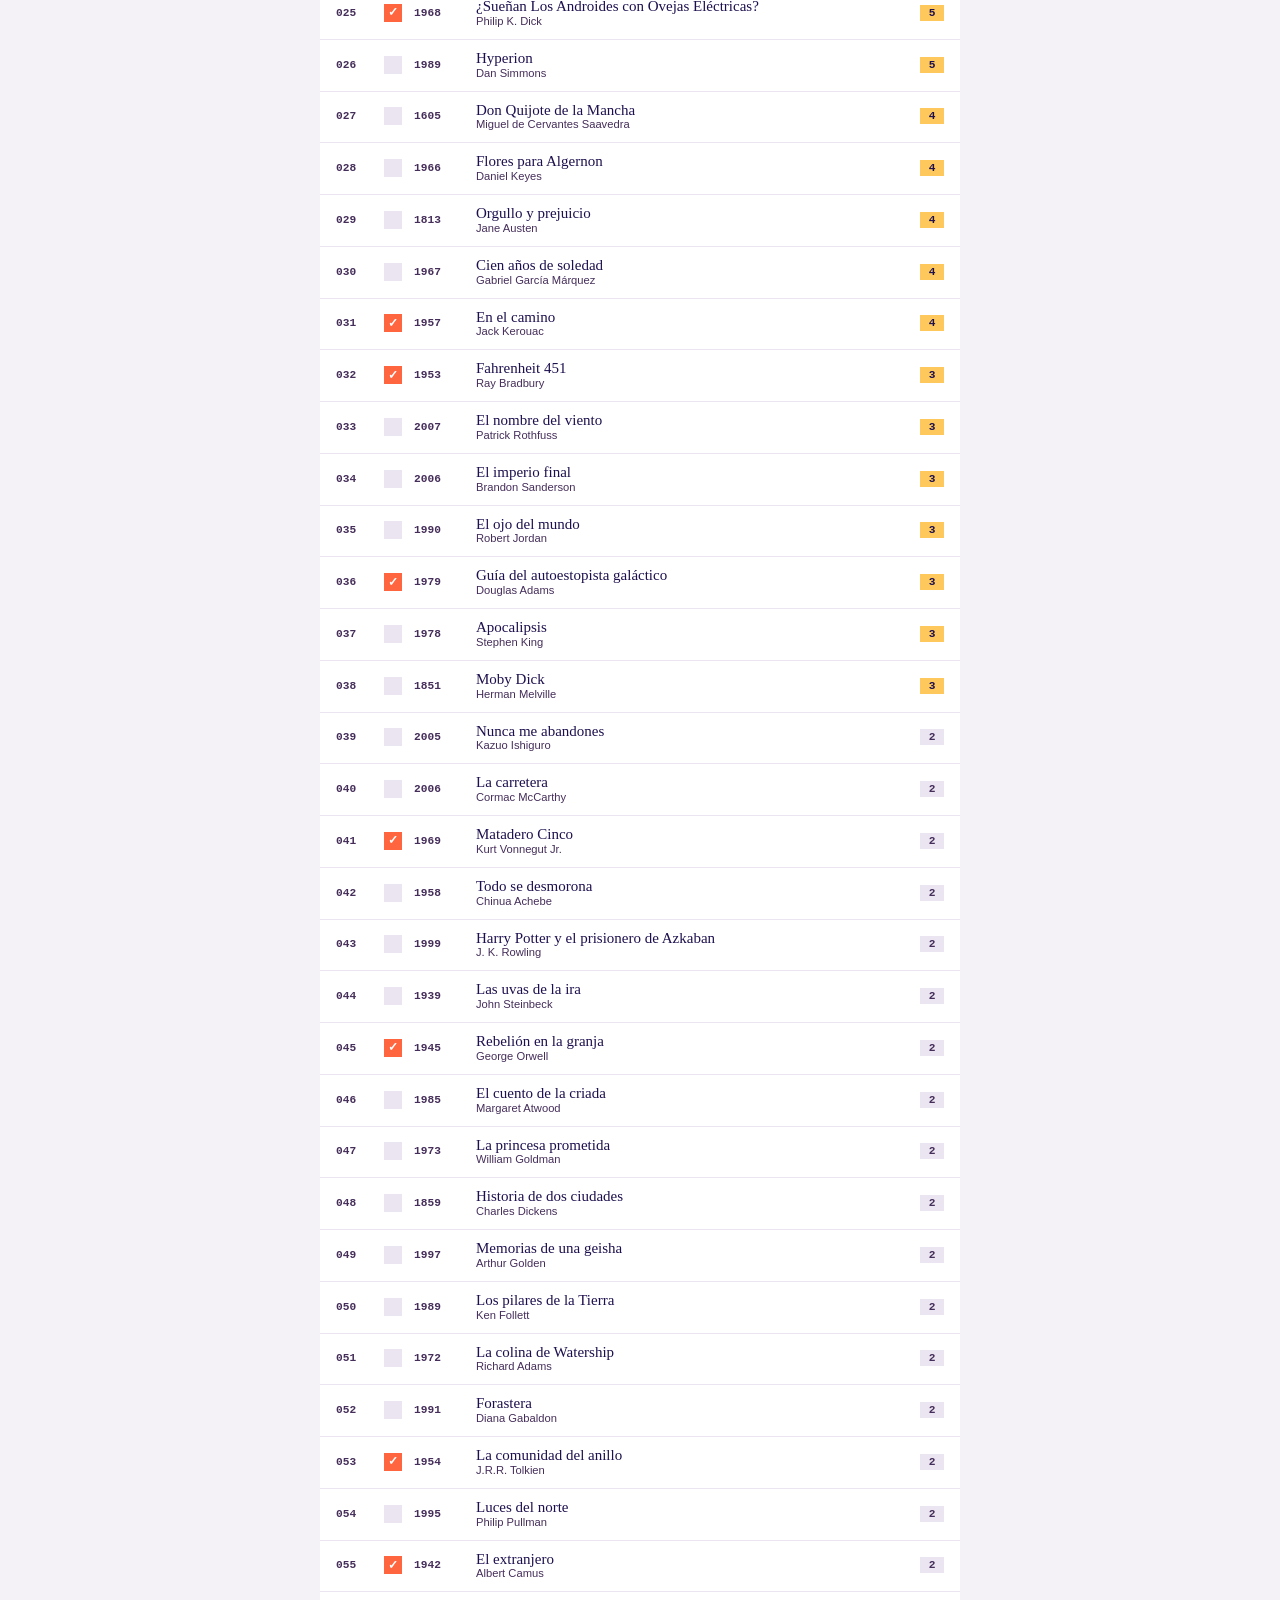
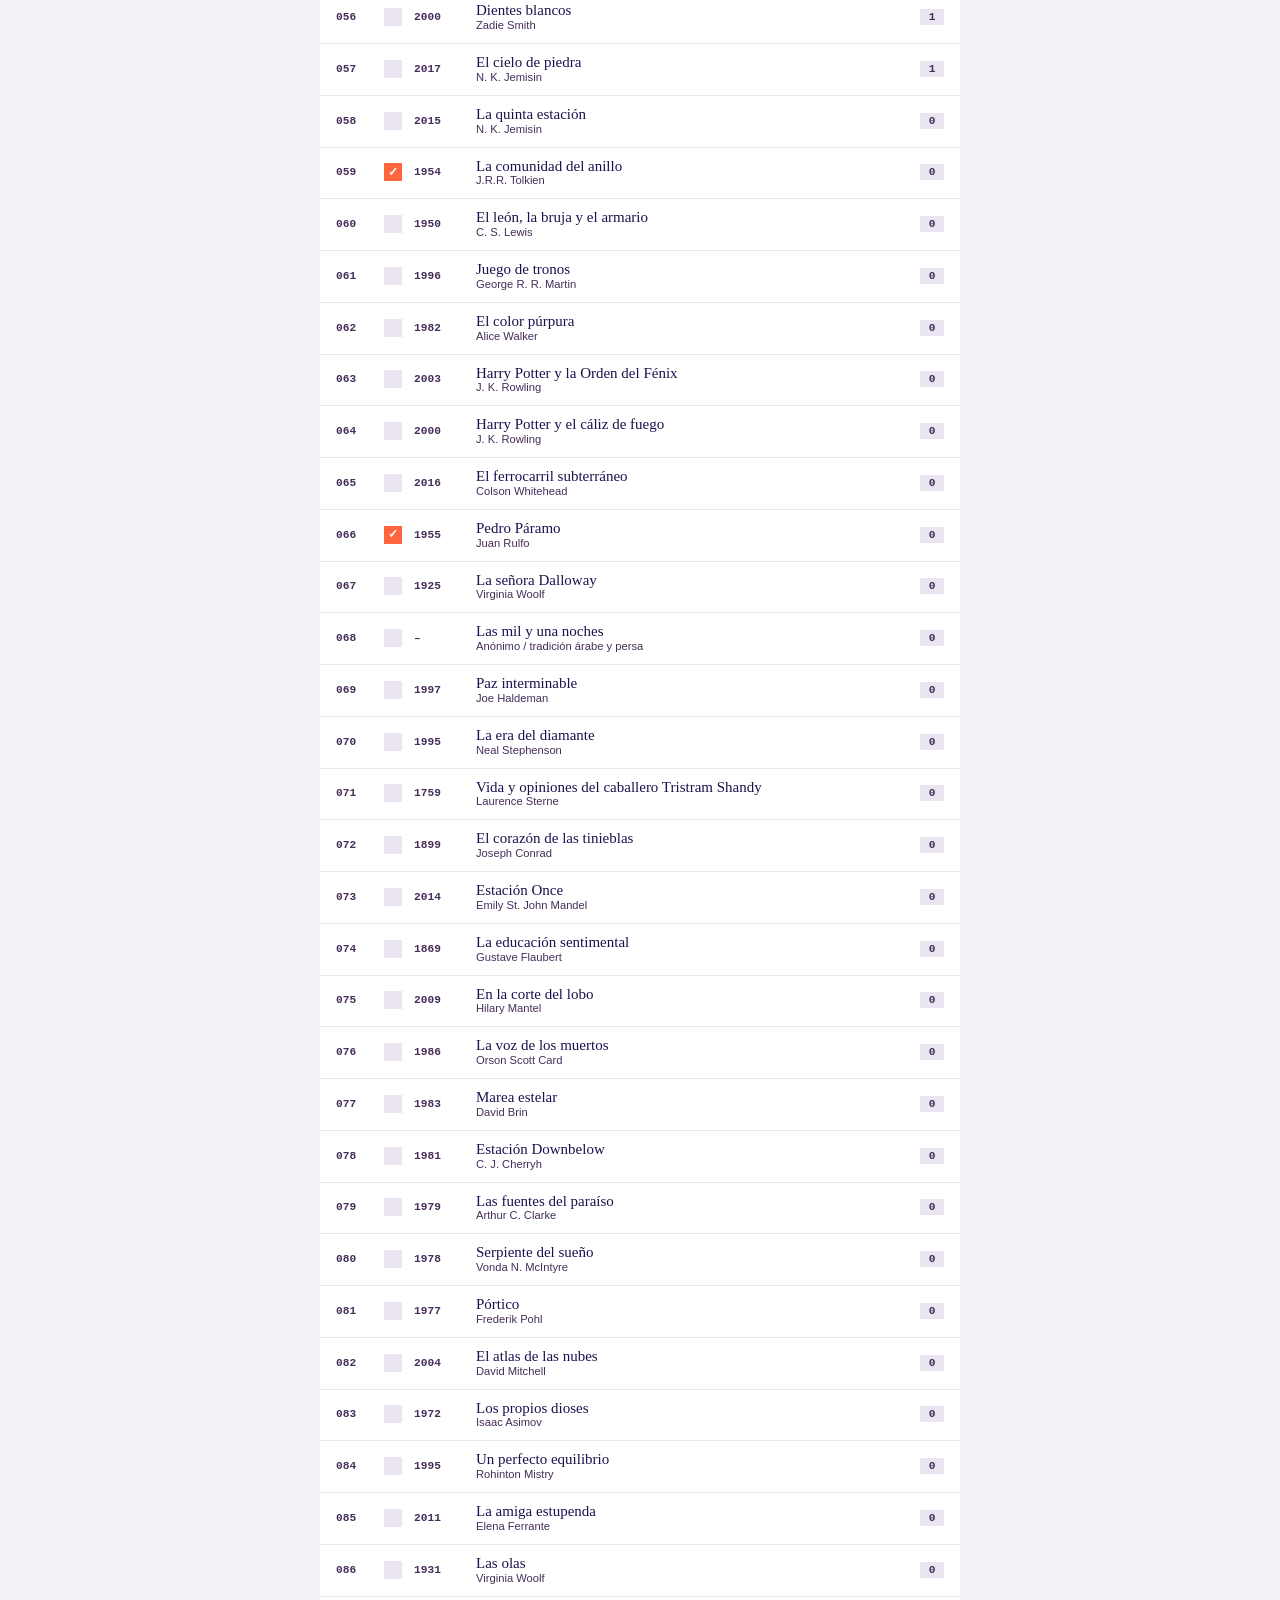
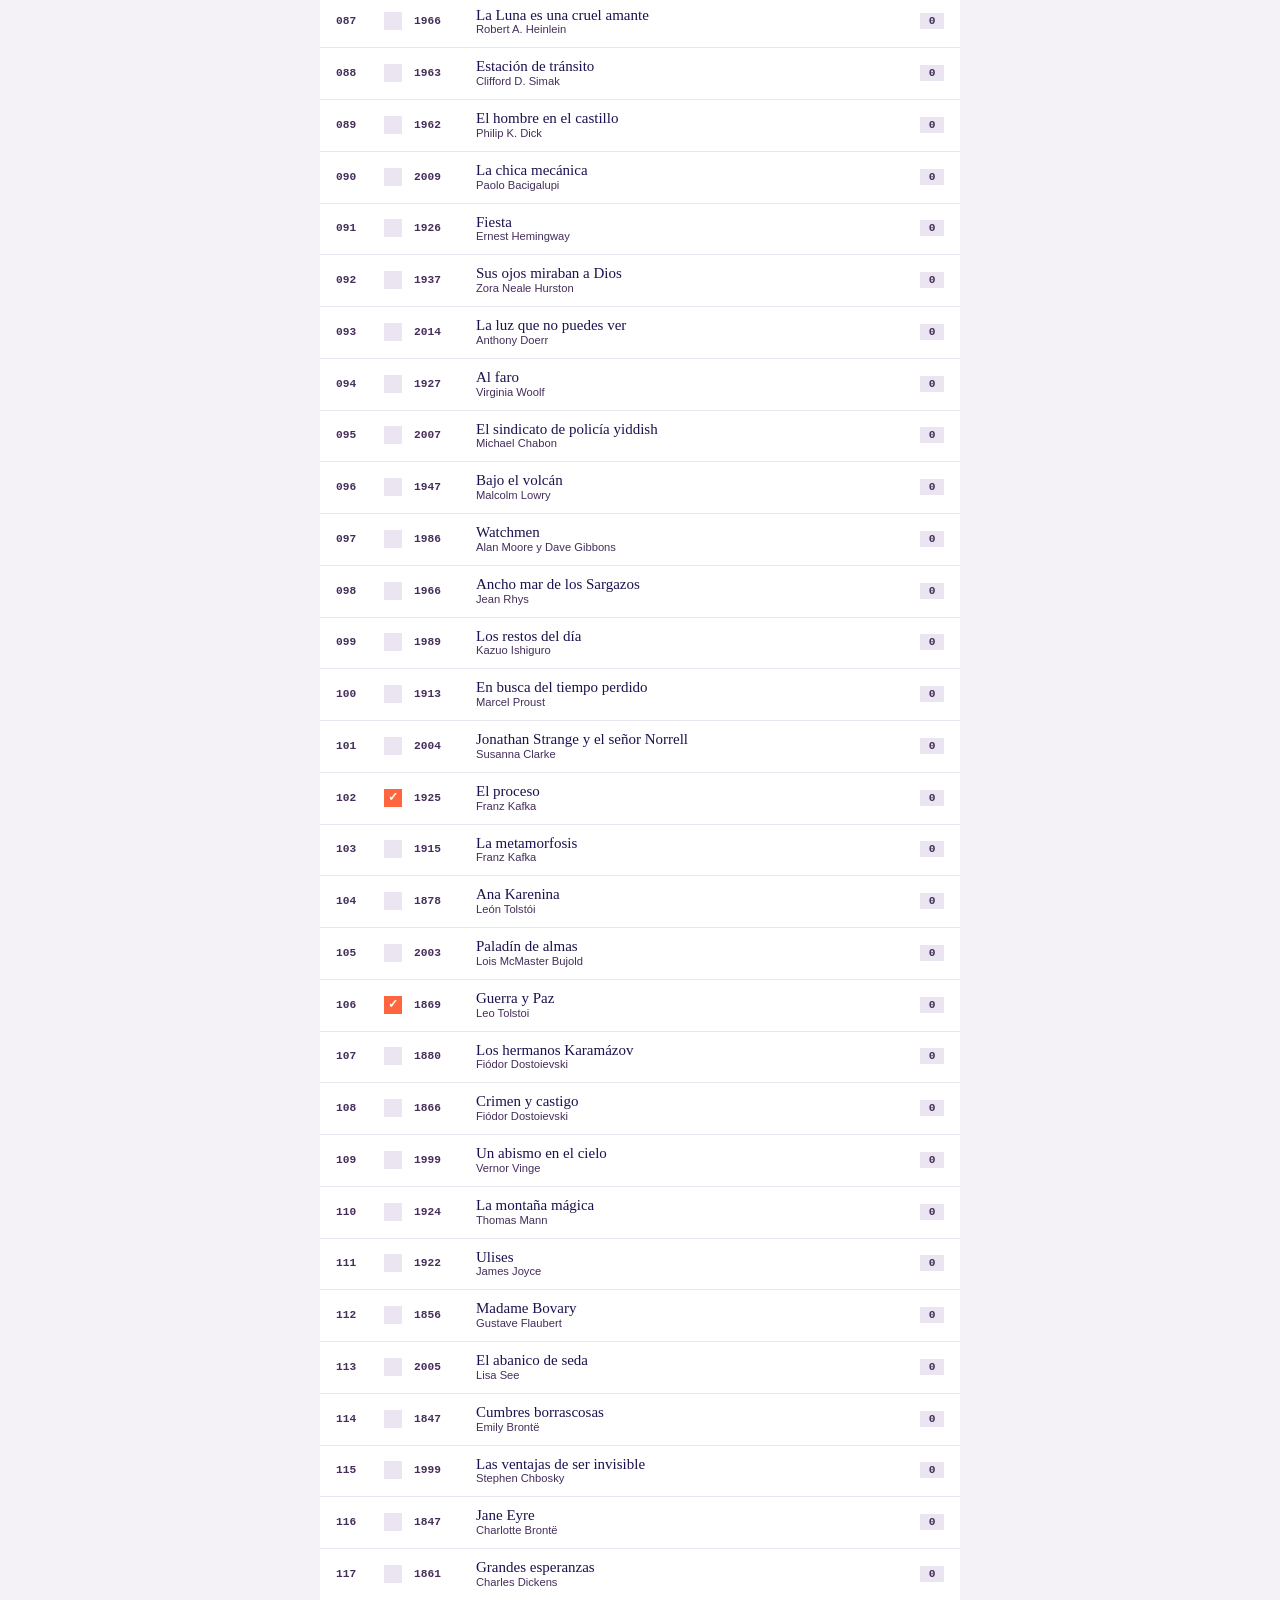
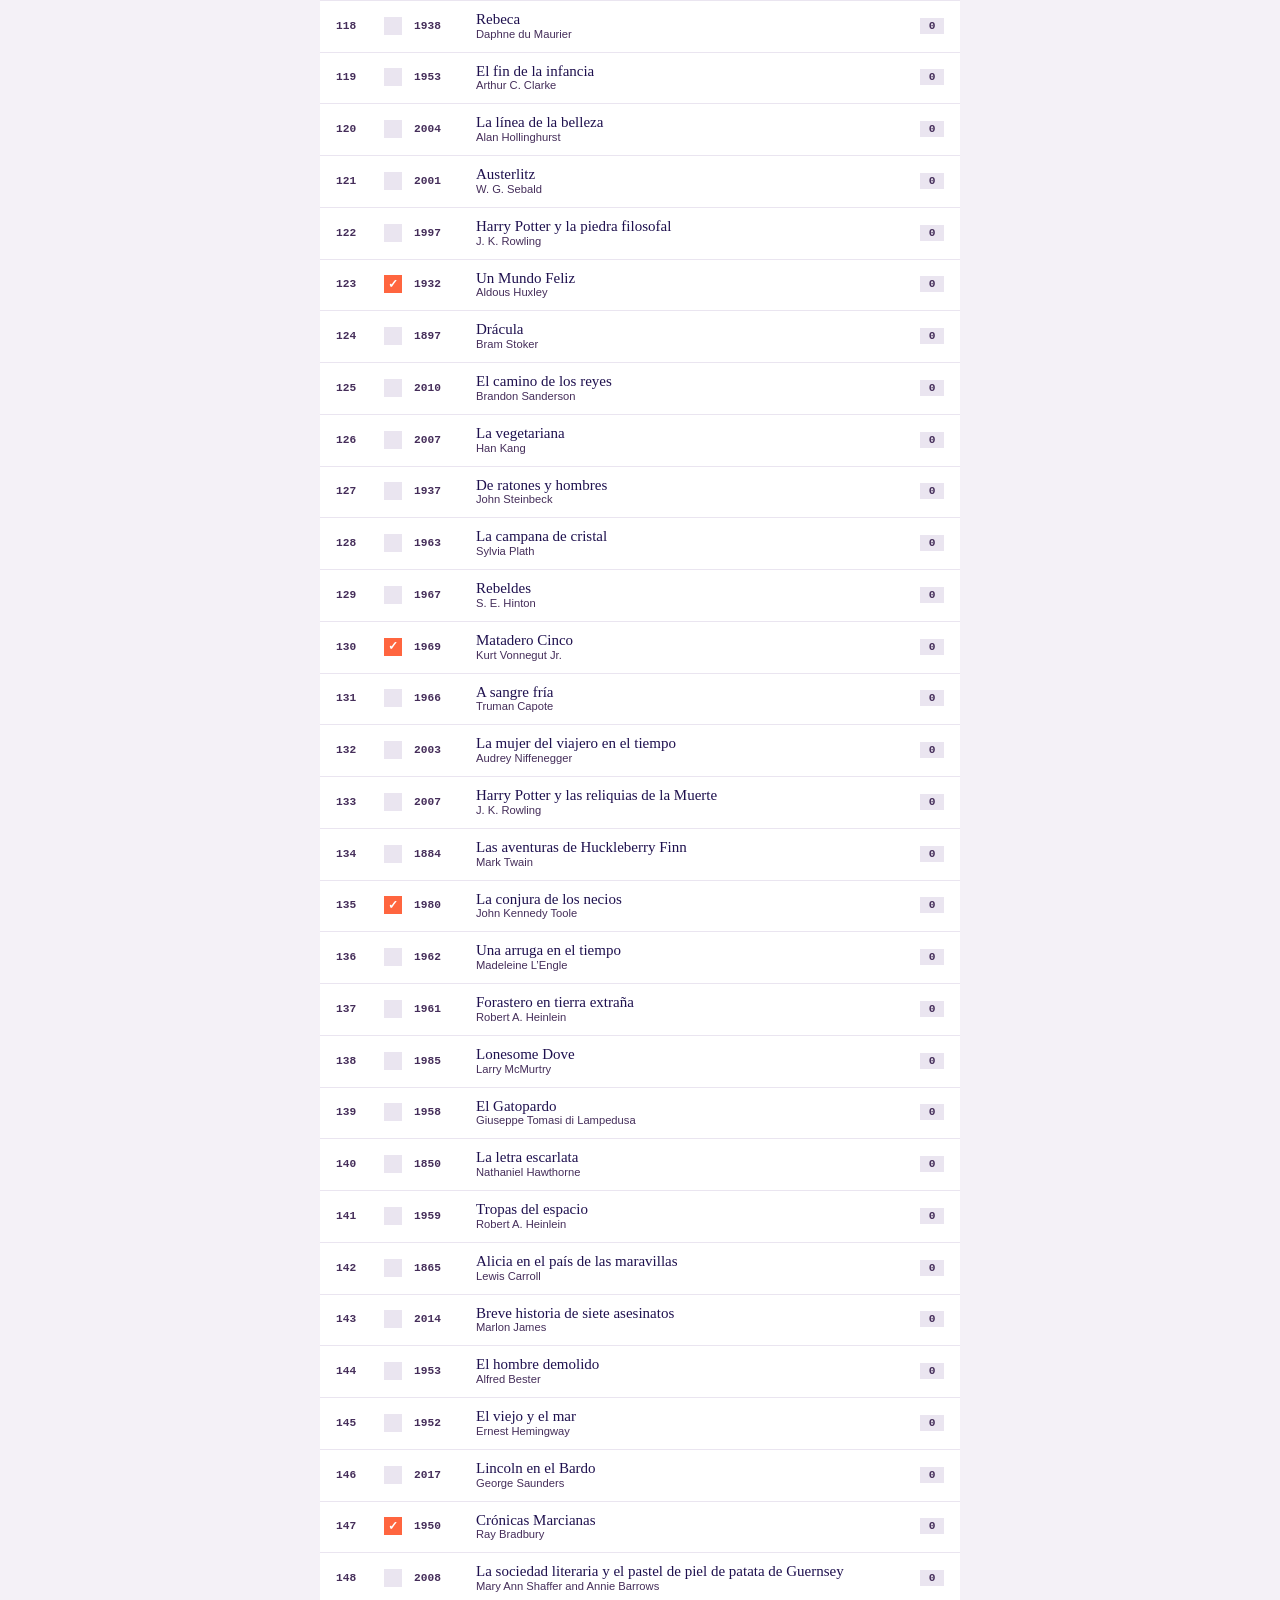
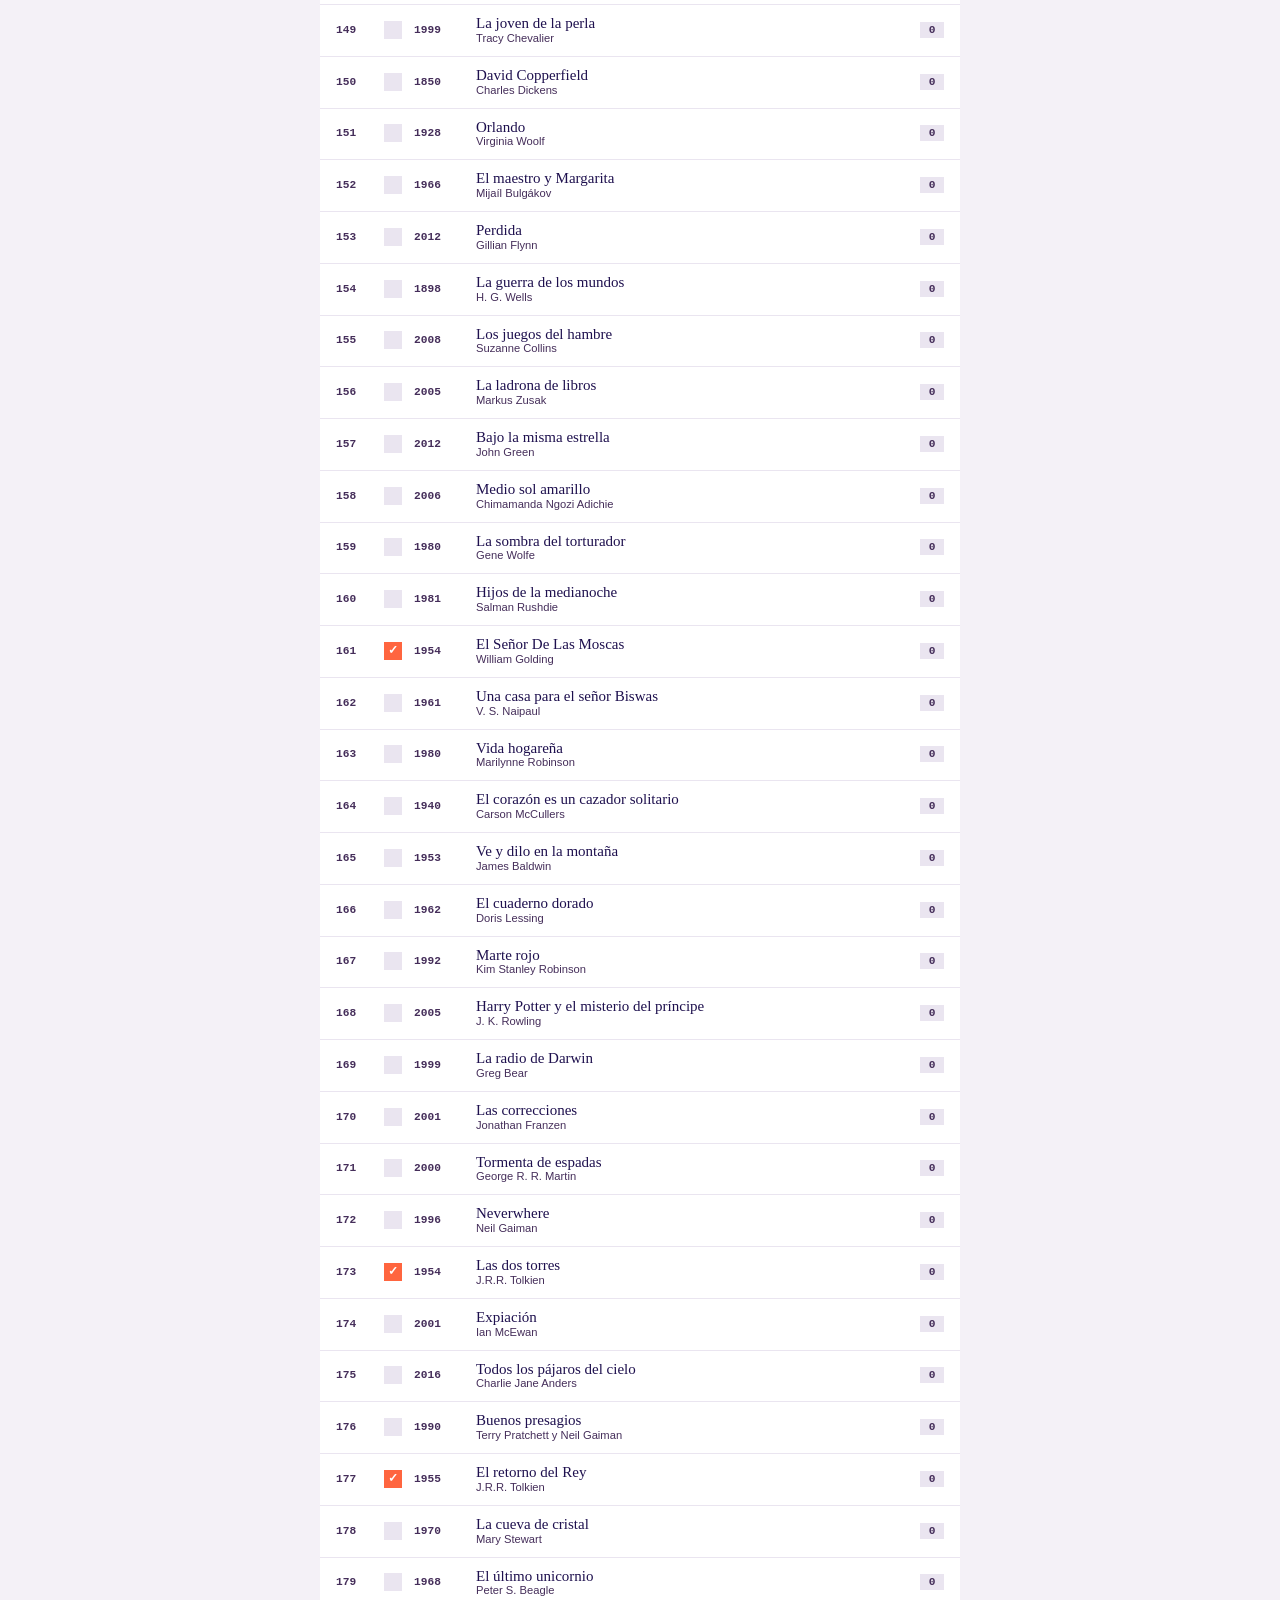
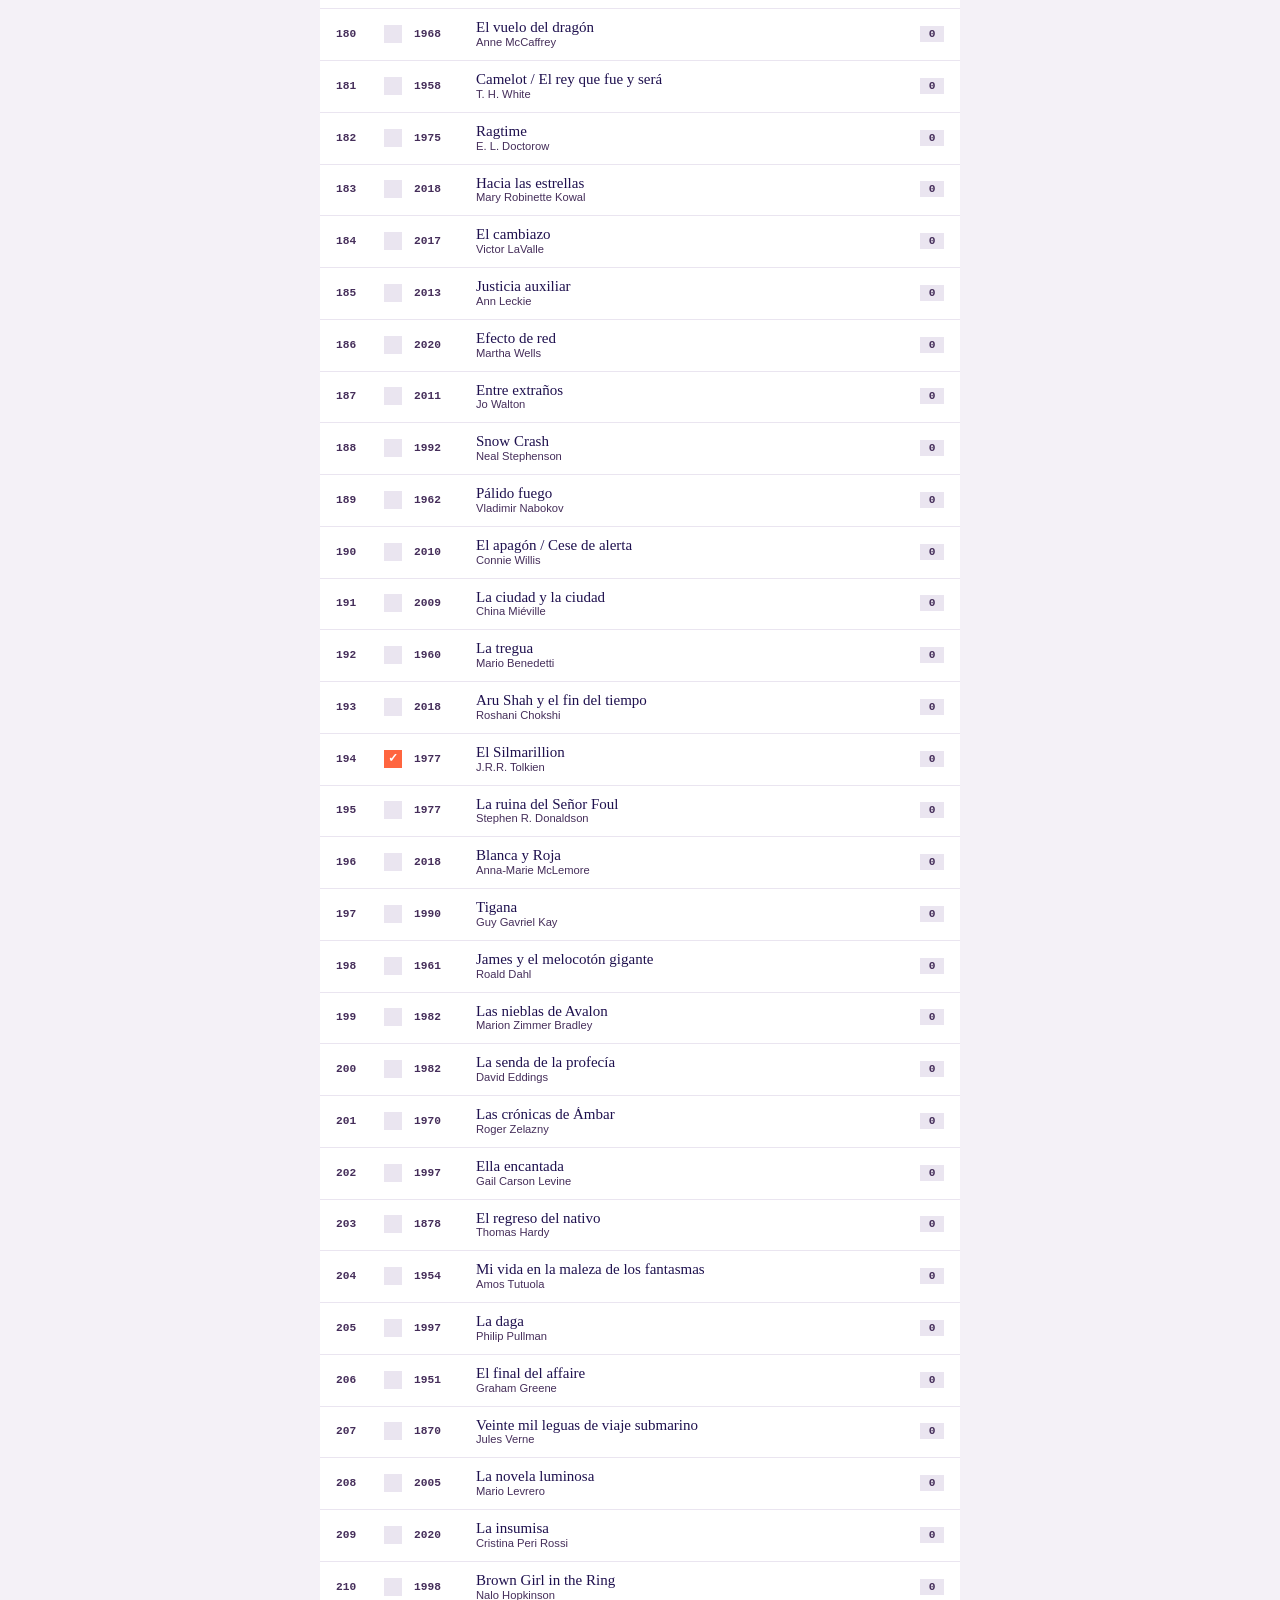
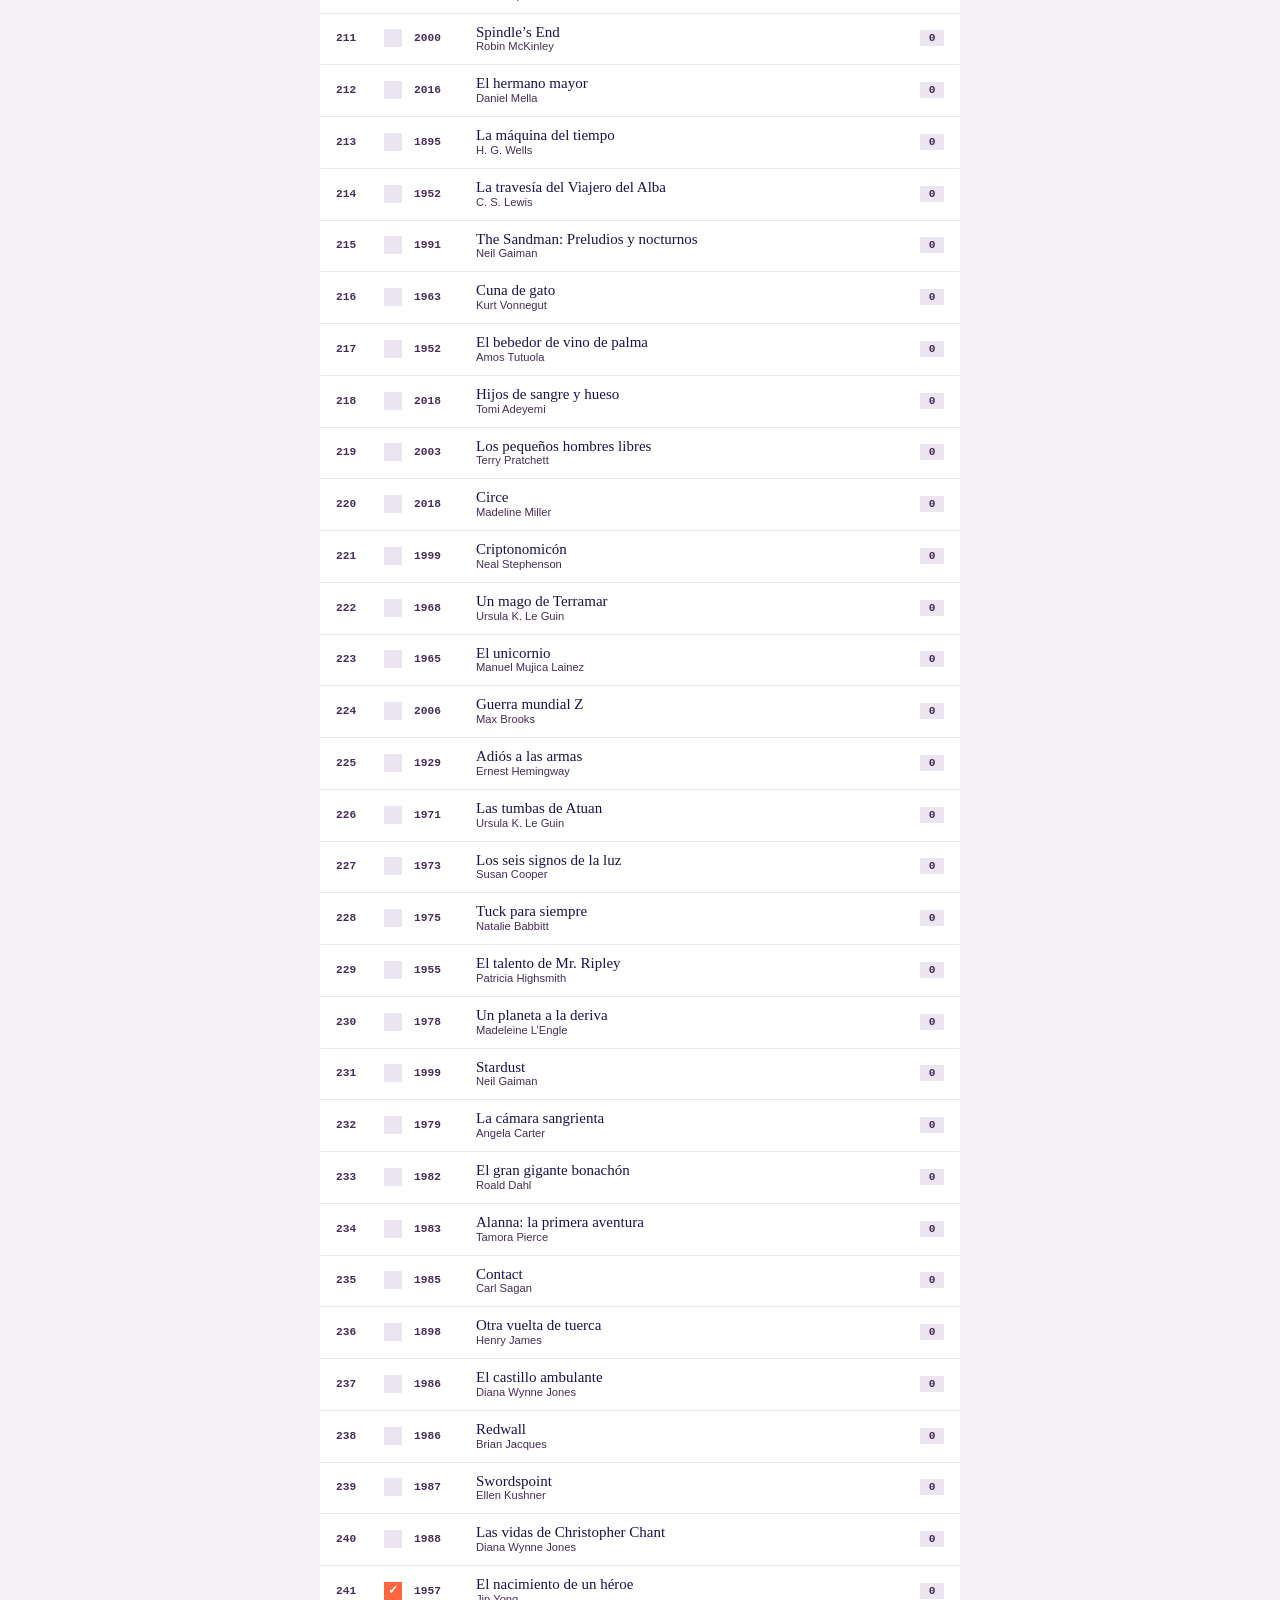
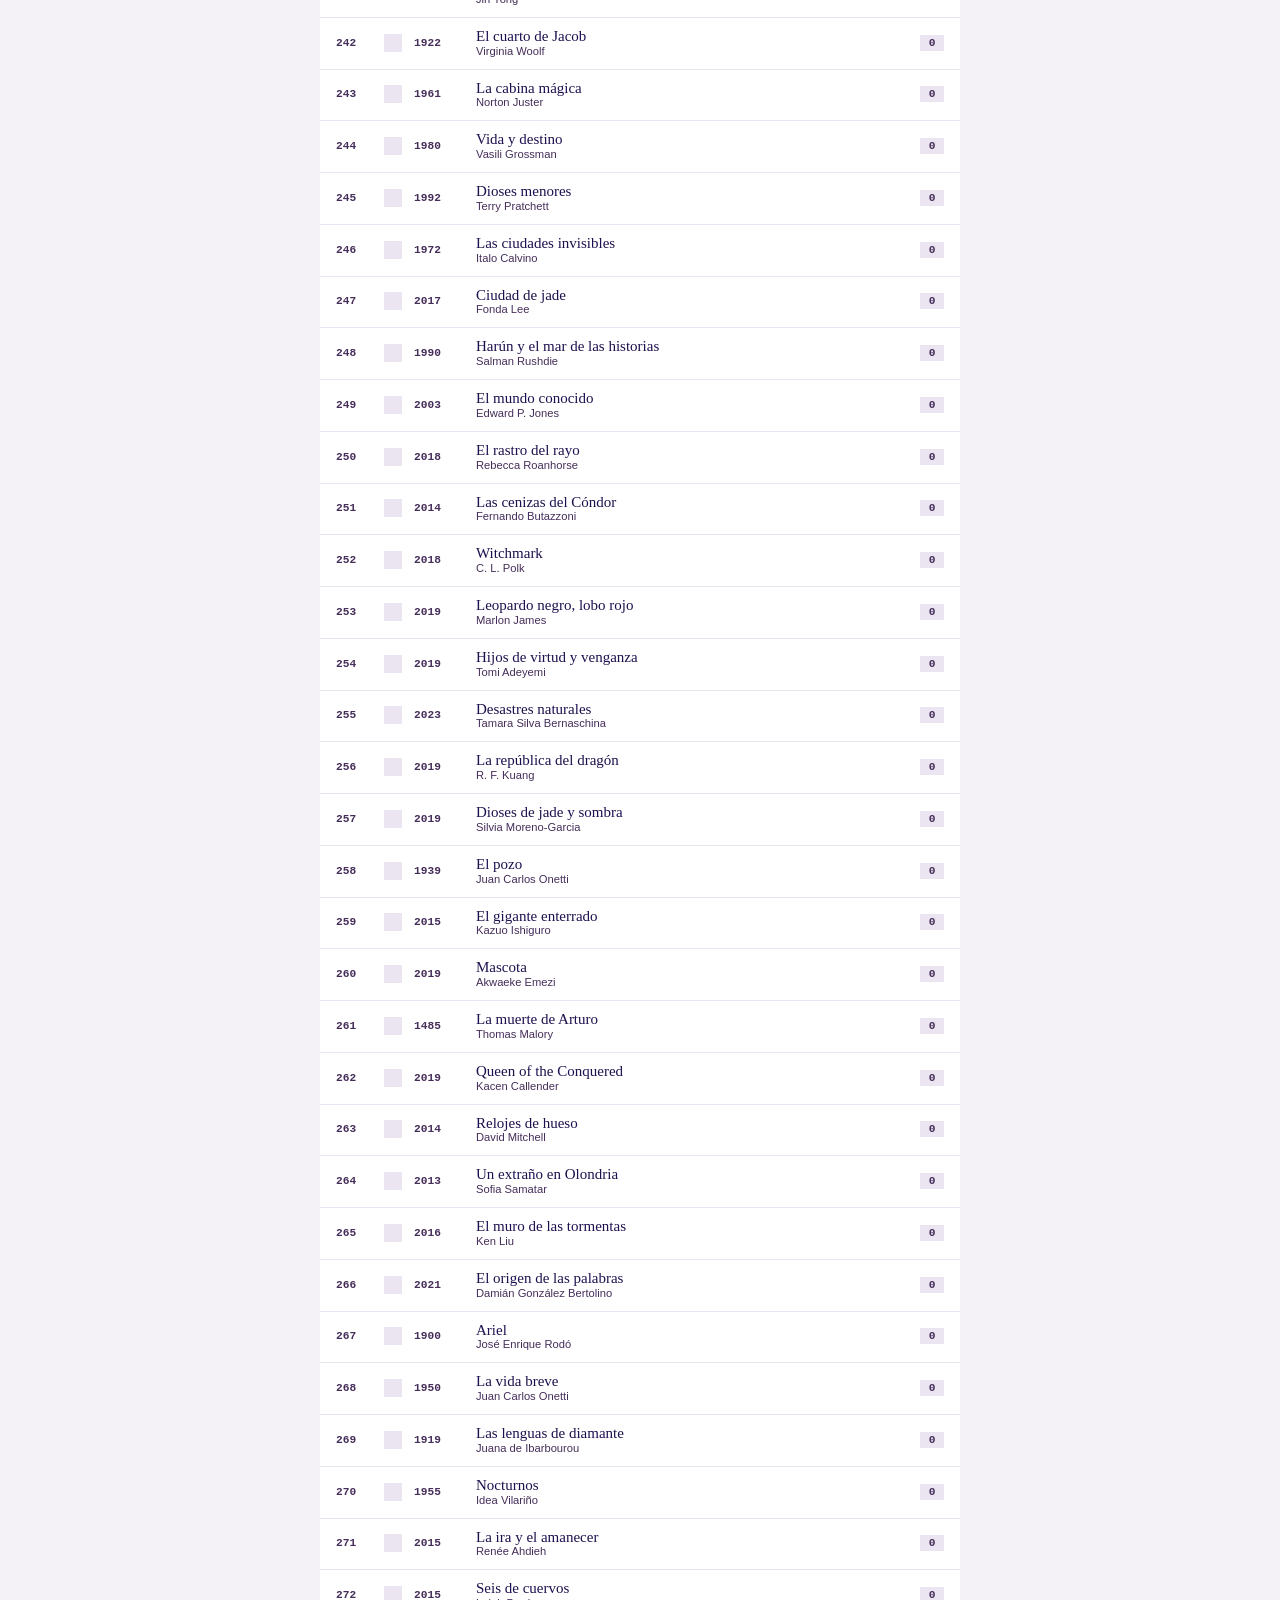
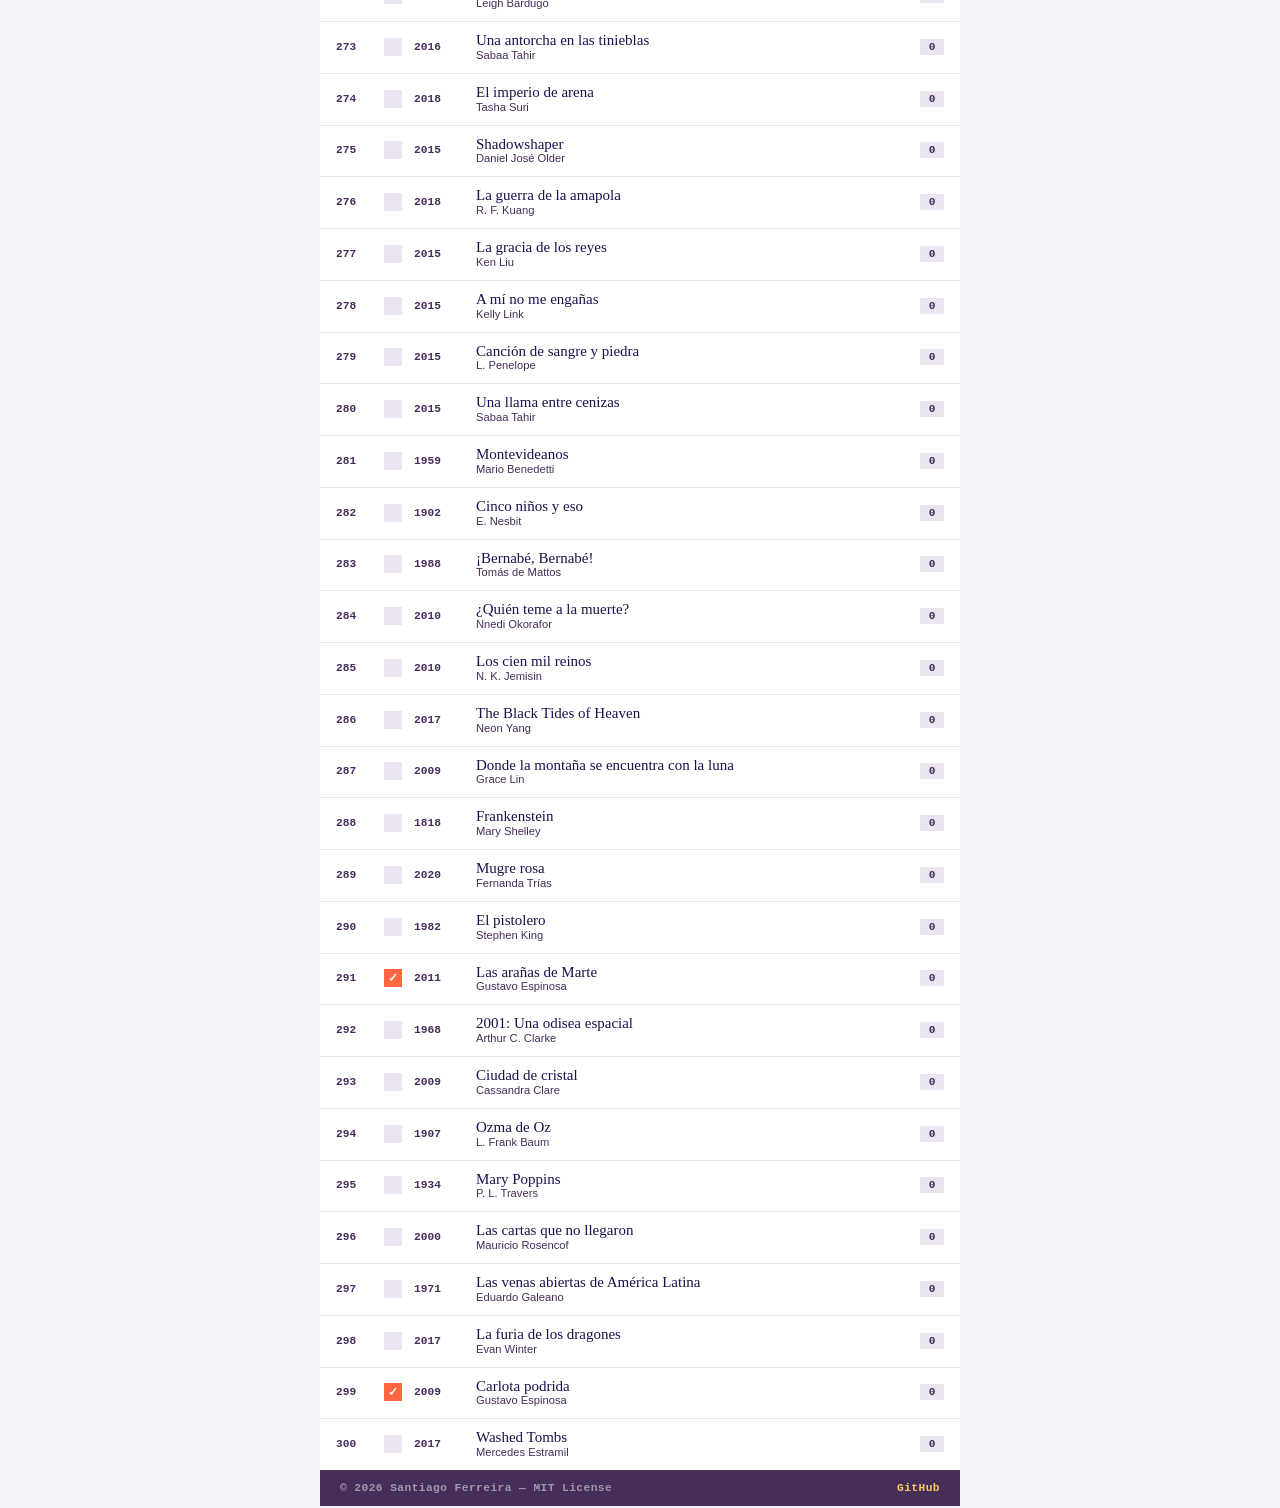
==== commit f39daced: "Third iteration of the graph" ====
--- a/docs/graph.html
+++ b/docs/graph.html
@@ -3,8 +3,8 @@
 <head>
 <meta charset="UTF-8">
 <meta name="viewport" content="width=device-width, initial-scale=1.0, viewport-fit=cover">
-<meta name="description" content="Lev — book & author similarity graph">
-<title>Lev — Graph</title>
+<meta name="description" content="Lev — find similar books & authors">
+<title>Lev — Similar</title>
 <link rel="icon" href="assets/logo.svg" type="image/svg+xml">
 <link rel="manifest" href="manifest.webmanifest">
 <link rel="apple-touch-icon" href="assets/icon-192.png">
@@ -28,7 +28,7 @@
     <div class="flex items-center gap-3 shrink-0">
       <a href="stats.html" class="font-mono text-xs fw-700 uppercase tracking-wide color-white-65 nav-link">Stats</a>
       <a href="lists.html" class="font-mono text-xs fw-700 uppercase tracking-wide color-white-65 nav-link">Lists</a>
-      <a href="graph.html" class="font-mono text-xs fw-700 uppercase tracking-wide color-orange nav-link" aria-current="page">Graph</a>
+      <a href="graph.html" class="font-mono text-xs fw-700 uppercase tracking-wide color-orange nav-link" aria-current="page">Similar</a>
     </div>
   </nav>
   <div class="bg-orange accent-strip"></div>
@@ -82,7 +82,6 @@
       <rect class="stage-bg-rect" x="-320" y="-320" width="640" height="640" fill="url(#stage-bg)"/>
       <g id="stage-rings" class="stage-rings"></g>
       <g id="stage-edges"></g>
-      <g id="stage-labels"></g>
       <g id="stage-nodes"></g>
     </svg>
     <div id="stage-controls" class="stage-controls px-3 py-2 flex items-center justify-between gap-3" hidden>
@@ -127,7 +126,7 @@
         <p class="node-row-title font-title text-base leading-tight color-deep" data-slot="title"></p>
         <p class="node-row-sub font-body text-xs color-mid" data-slot="sub" hidden></p>
       </div>
-      <data class="node-row-count font-mono text-xs fw-700" data-slot="count" title="Lists where this appears"></data>
+      <data class="node-row-count font-mono text-xs fw-700" data-slot="count" title="Number of related items"></data>
     </button>
   </li>
 </template>
--- a/docs/assets/main.css
+++ b/docs/assets/main.css
@@ -1346,14 +1346,18 @@
   }
   .stage-svg {
     display: block;
-    width: 100%;
-    aspect-ratio: 1 / 1;
-    max-height: 70dvh;
-    /* Background is painted by the radial gradient <rect> inside the SVG;
-       this CSS background is the fallback for when defs haven't loaded. */
+    /* JS sets width/height attributes to match the dynamic viewBox so the
+       SVG renders at 1:1 scale — text CSS px equal screen px. On small
+       viewports this overflows; the section below scrolls. */
     background: var(--c-deep);
     user-select: none;
     -webkit-user-select: none;
+    margin-inline: auto;
+  }
+  #stage-section {
+    overflow: auto;
+    max-height: 78dvh;
+    -webkit-overflow-scrolling: touch;
   }
   .stage-controls {
     background: var(--c-deep);
@@ -1397,29 +1401,8 @@
     to   { opacity: 0.9; stroke-dasharray: 600; stroke-dashoffset: 0; }
   }
 
-  .edge-pill {
-    opacity: 0;
-    animation: lev-graph-pill-in 240ms ease-out forwards;
-    animation-delay: calc(280ms + var(--i, 0) * 25ms);
-  }
-  @keyframes lev-graph-pill-in {
-    from { opacity: 0; transform-box: fill-box; transform-origin: center; }
-    to   { opacity: 1; }
-  }
-  .edge-pill-bg {
-    fill: #2a1768;
-    stroke: rgba(255, 200, 92, 0.55);
-    stroke-width: 1;
-  }
-  .edge-pill-text {
-    fill: var(--c-yellow);
-    font-family: var(--f-mono);
-    font-weight: 700;
-    font-size: 11px;
-    text-anchor: middle;
-    pointer-events: none;
-    user-select: none;
-  }
+  /* Edge weight is encoded purely by line thickness + color tier now —
+     no numeric pill. Keeps the graph quieter and lets typography breathe. */
 
   .node-card {
     cursor: pointer;
@@ -1446,16 +1429,20 @@
     stroke: rgba(255, 230, 160, 0.9);
     stroke-width: 1.5;
   }
+  /* Font sizes balance readability against viewBox bloat — bigger cards
+     force a larger viewBox which makes everything shrink on small screens
+     (the SVG scales to fit). These values keep titles legible without
+     blowing the orbit out past comfortable on-screen scale. */
   .node-center .node-title {
     font-family: var(--f-title);
-    font-size: 22px;
+    font-size: 26px;
     fill: var(--c-deep);
     letter-spacing: 0.005em;
   }
   .node-center .node-sub {
     font-family: var(--f-body);
     font-weight: 600;
-    font-size: 12px;
+    font-size: 16px;
     fill: rgba(30, 16, 78, 0.75);
   }
 
@@ -1467,12 +1454,12 @@
   }
   .node-orbit .node-title {
     font-family: var(--f-title);
-    font-size: 15px;
+    font-size: 18px;
     fill: var(--c-white);
   }
   .node-orbit .node-sub {
     font-family: var(--f-body);
-    font-size: 11px;
+    font-size: 14px;
     fill: rgba(255, 255, 255, 0.78);
   }
 
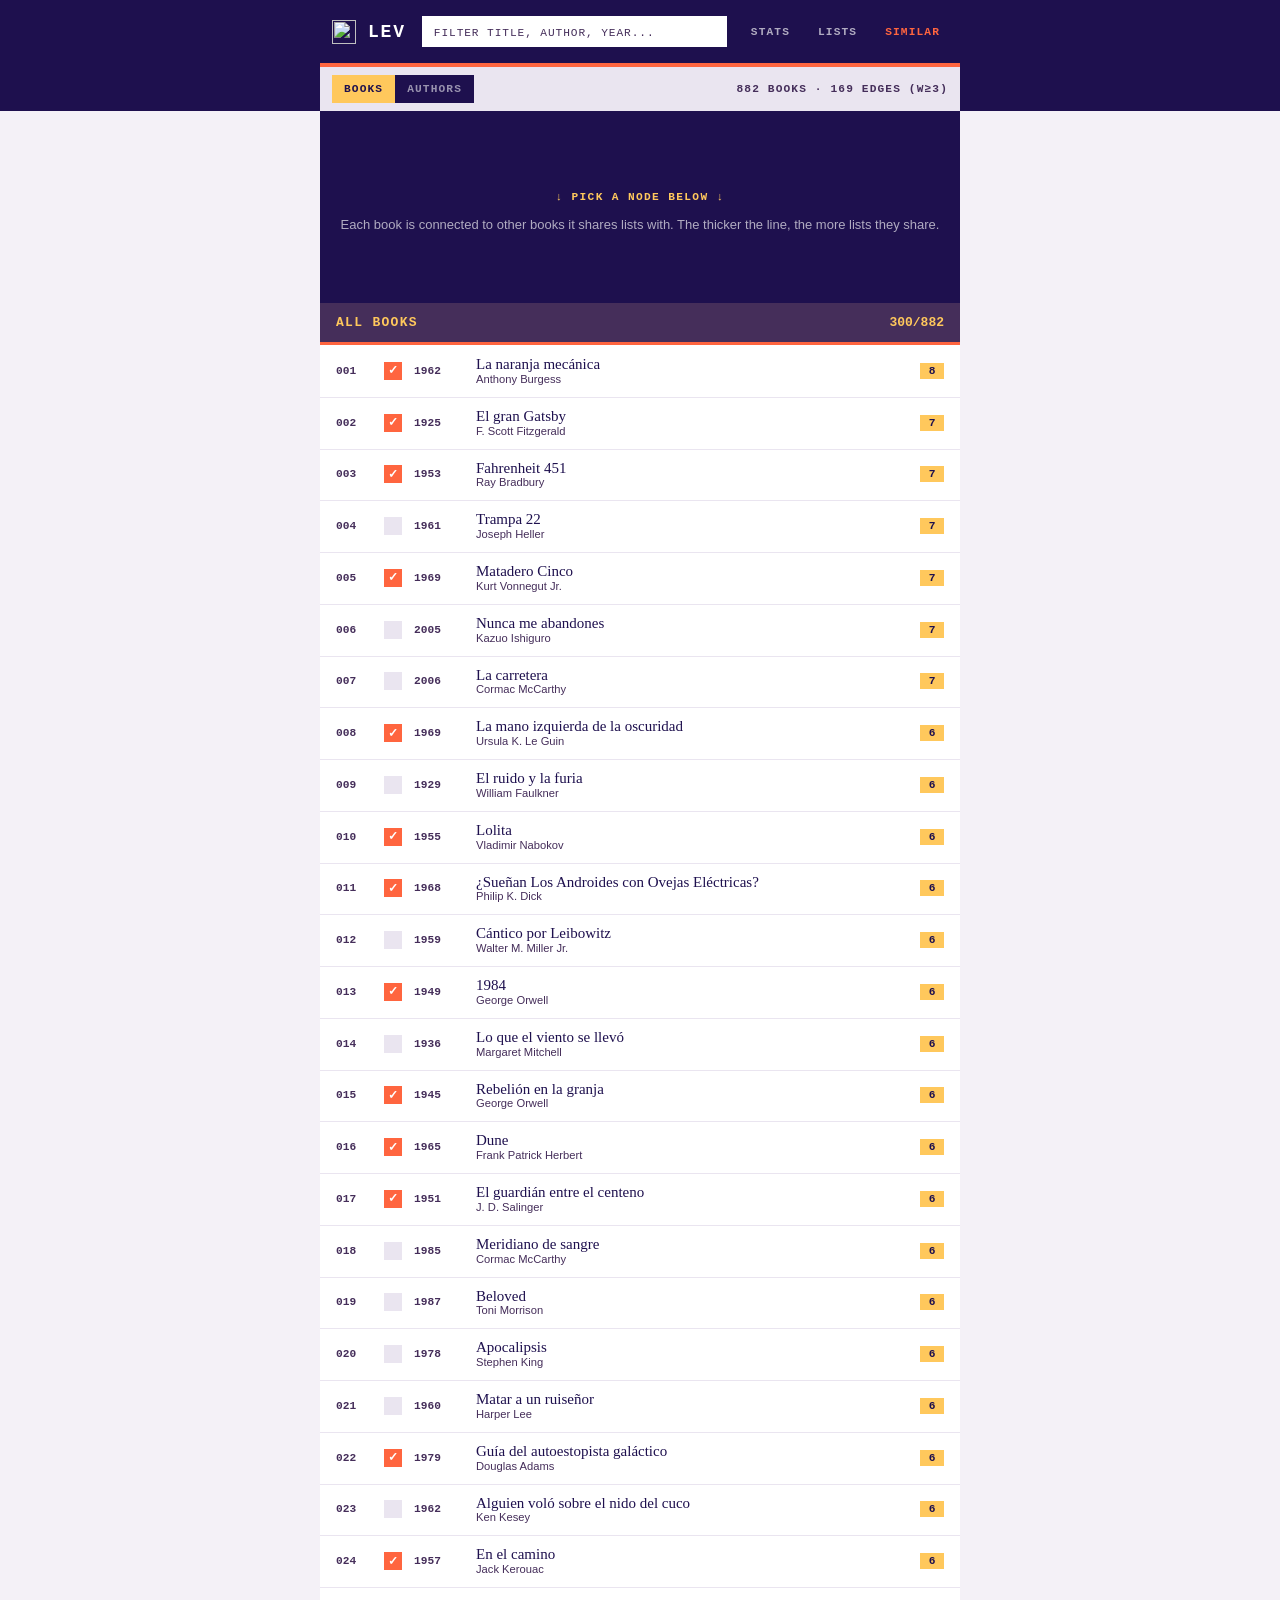
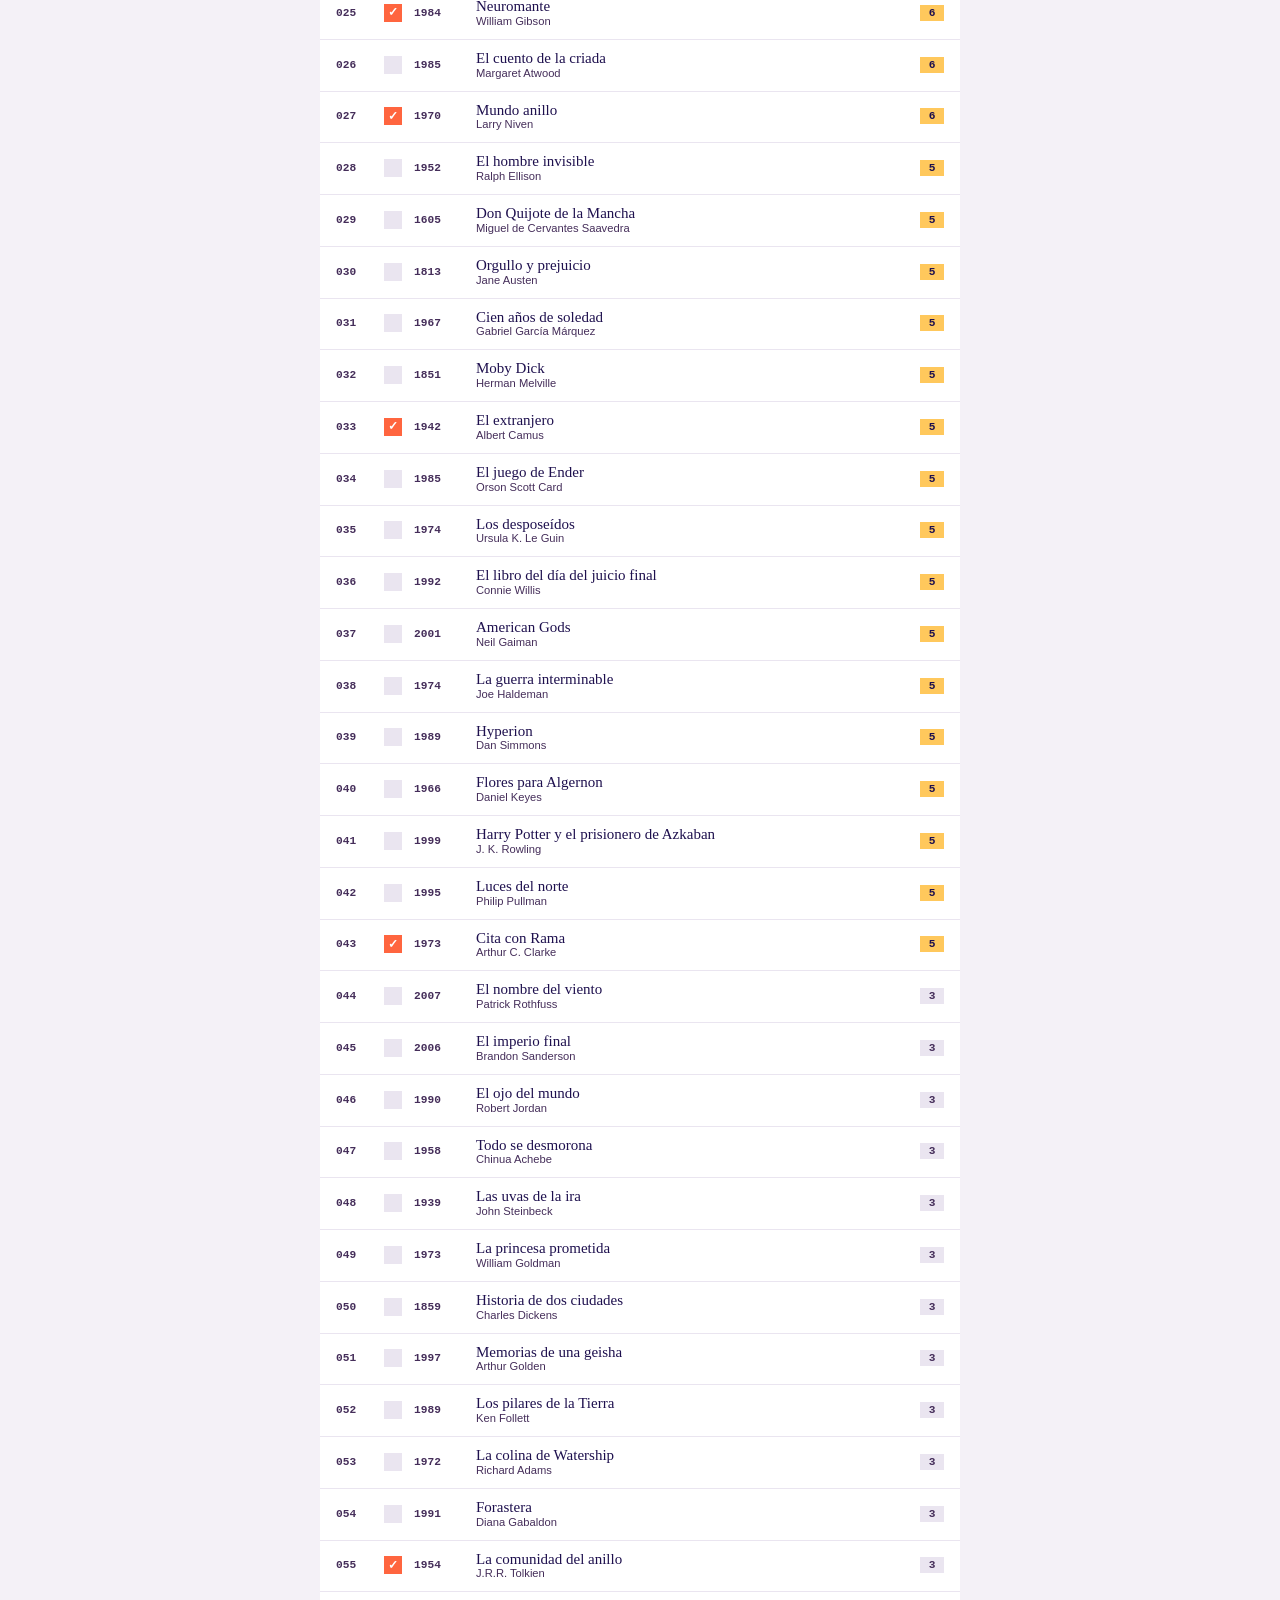
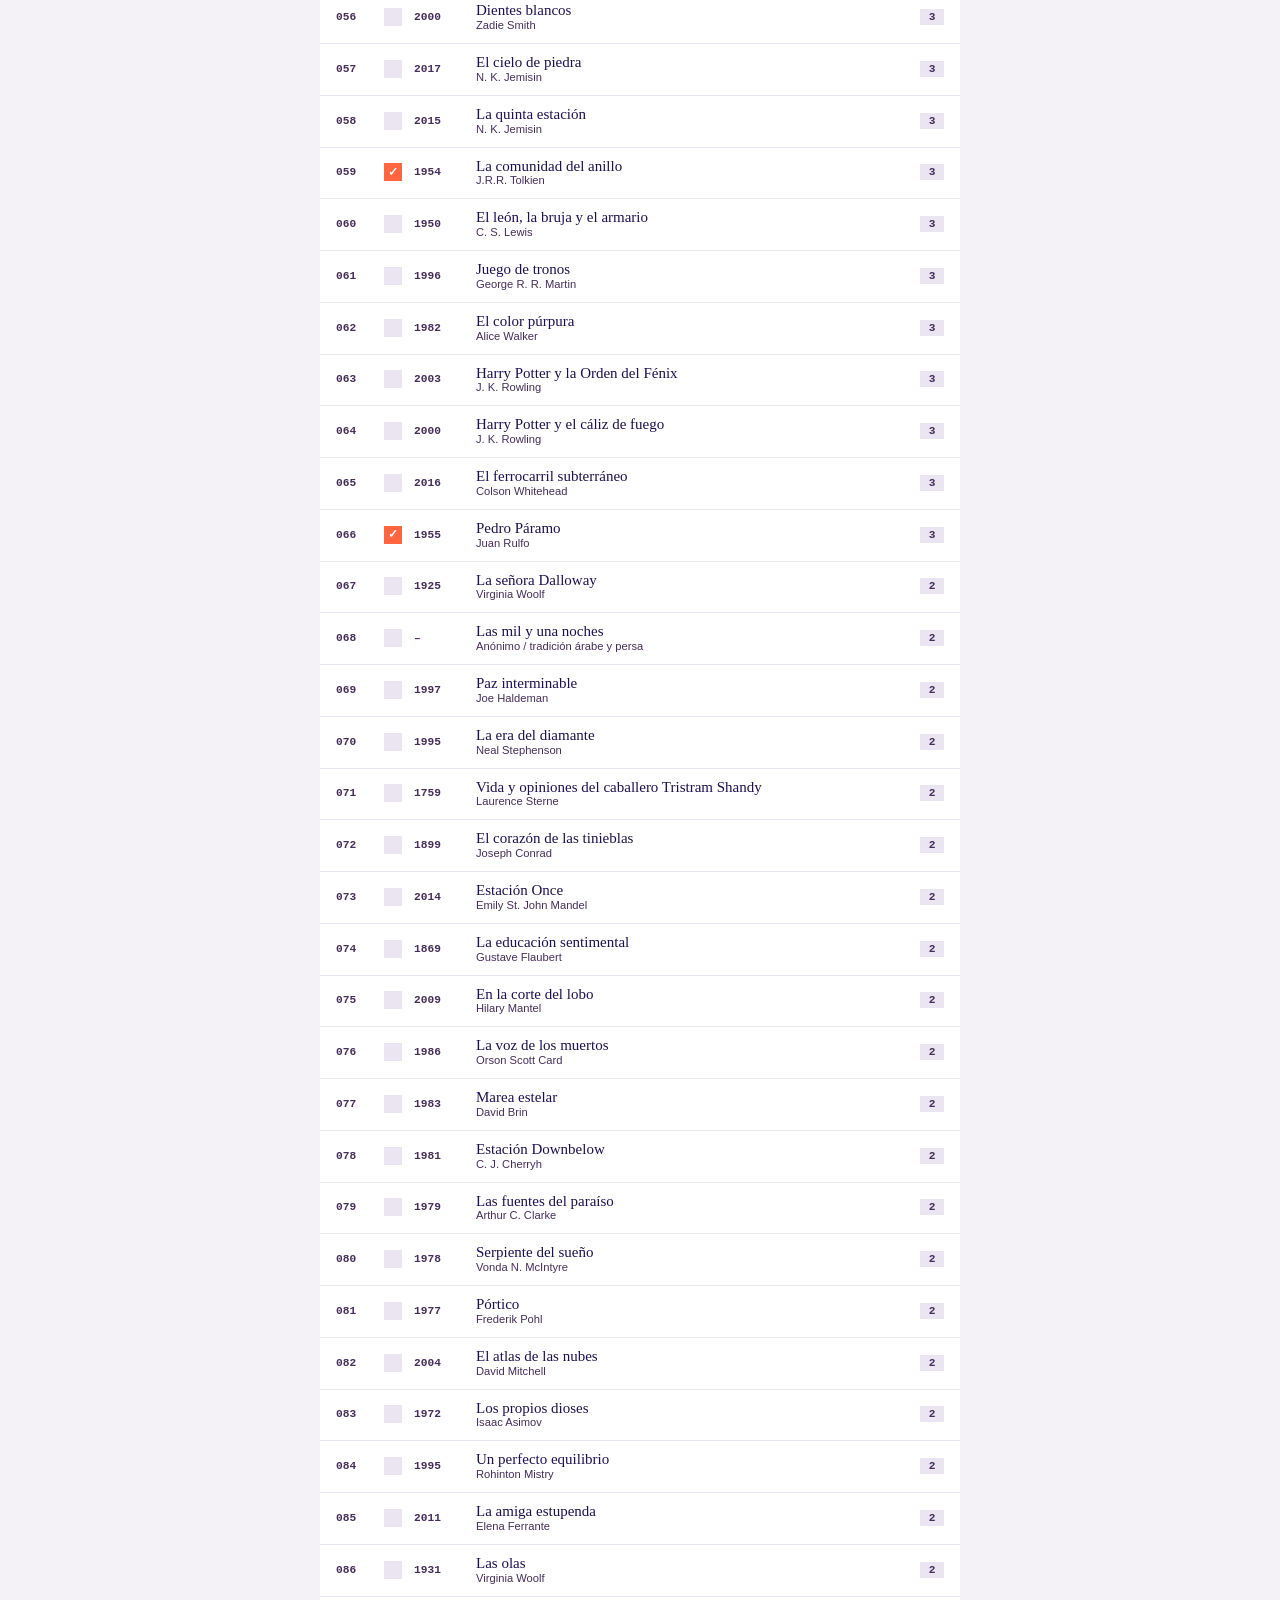
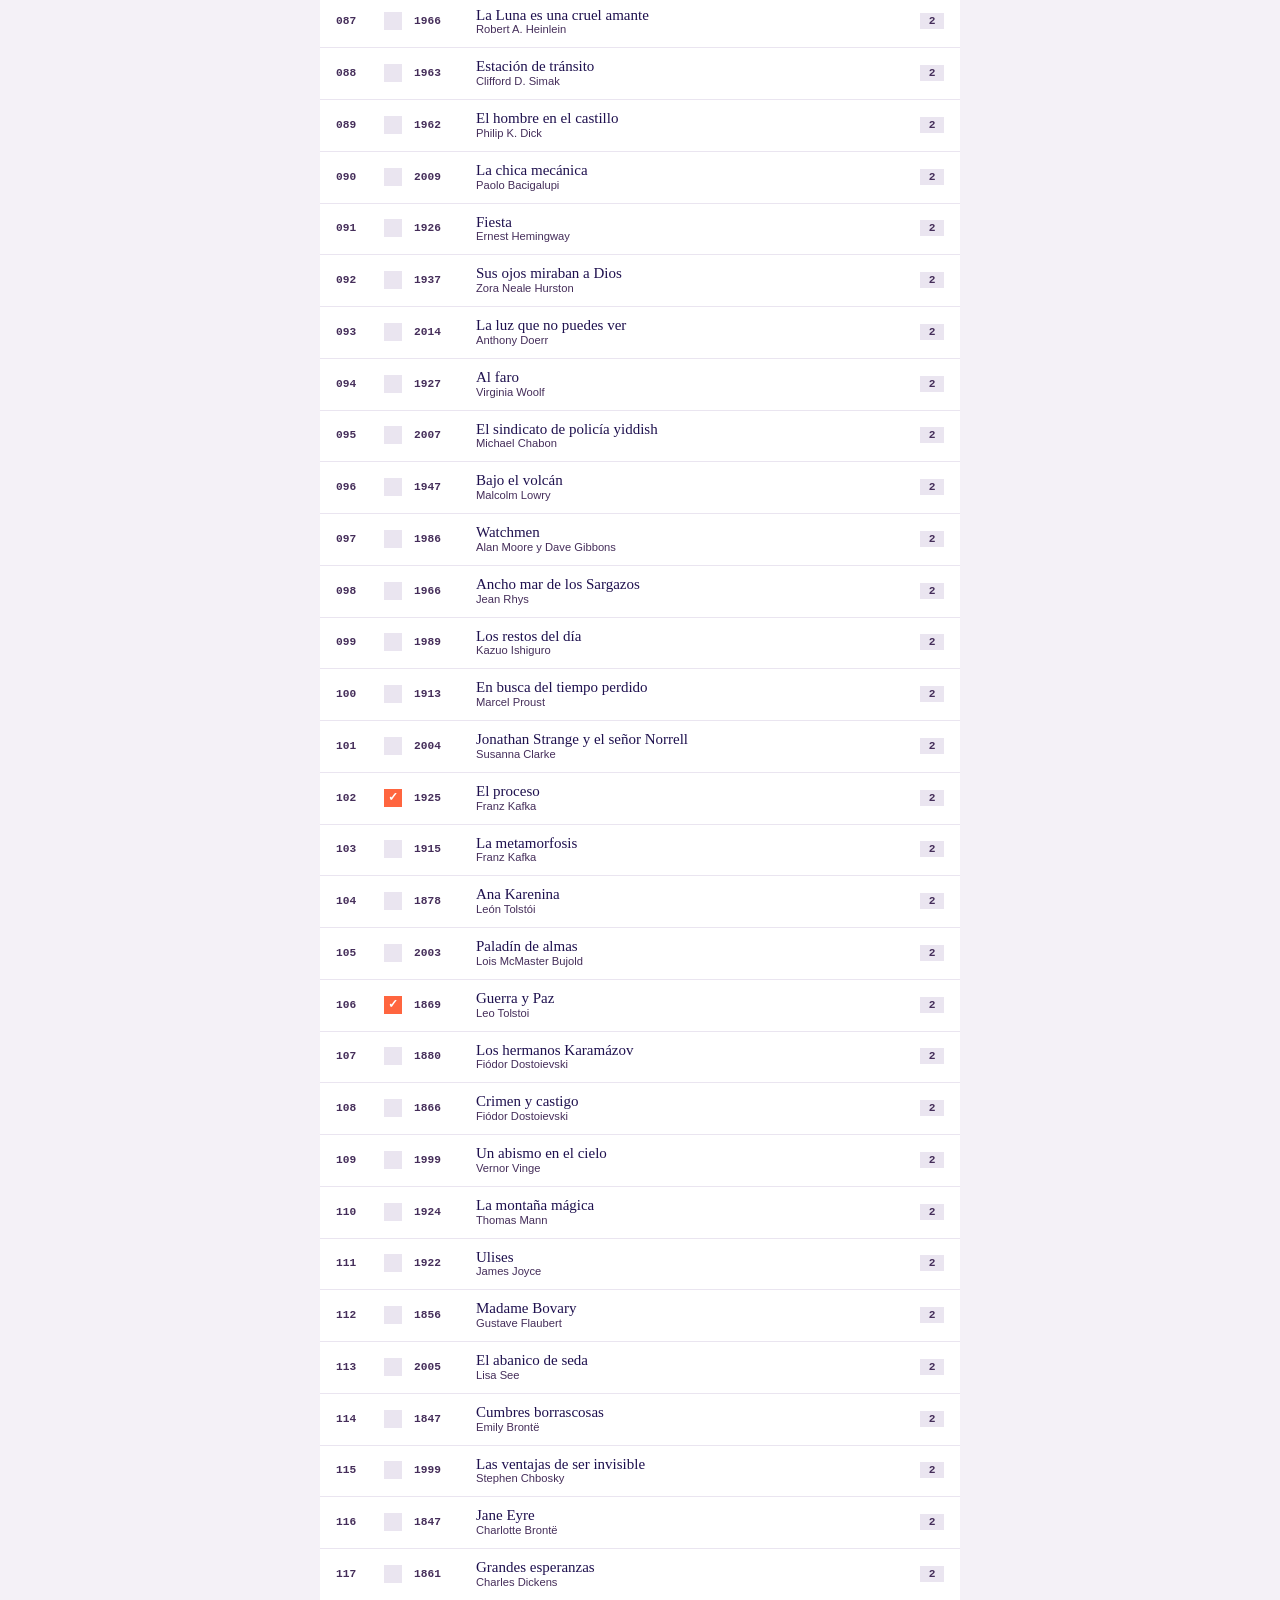
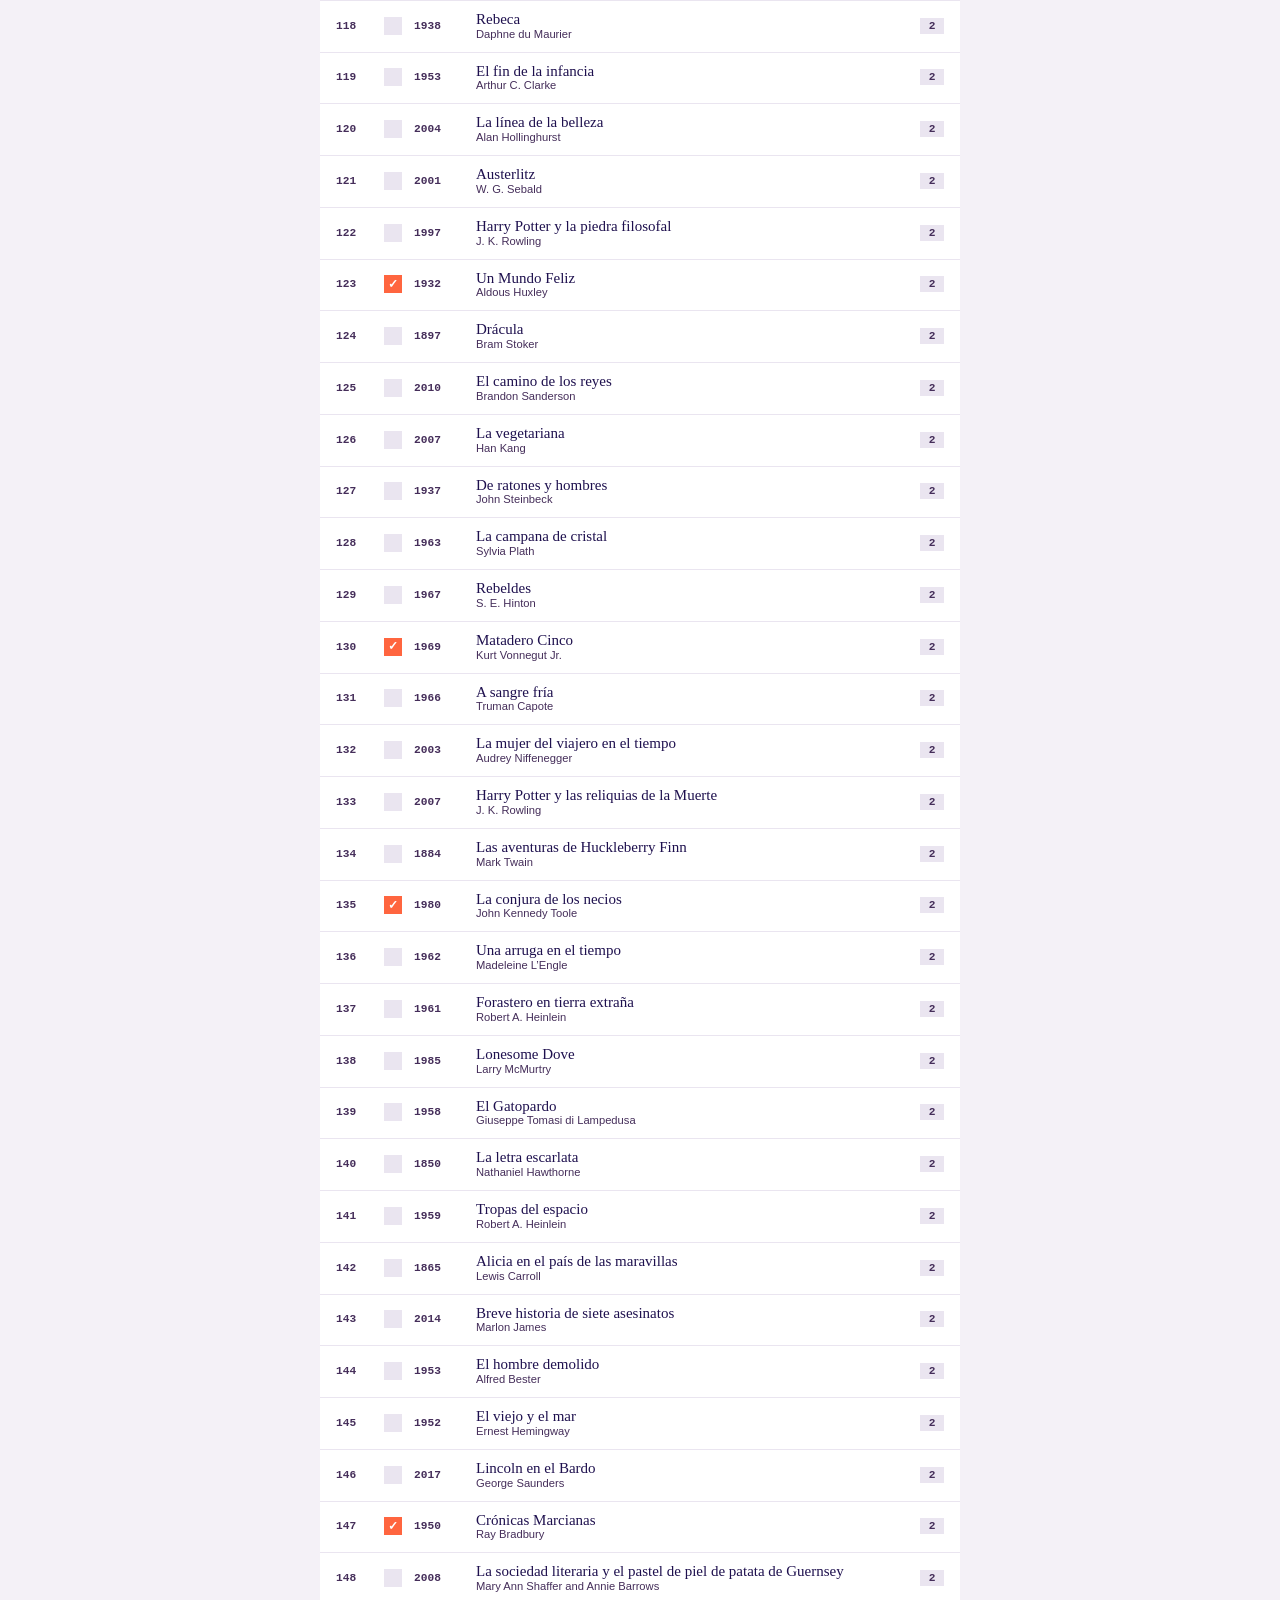
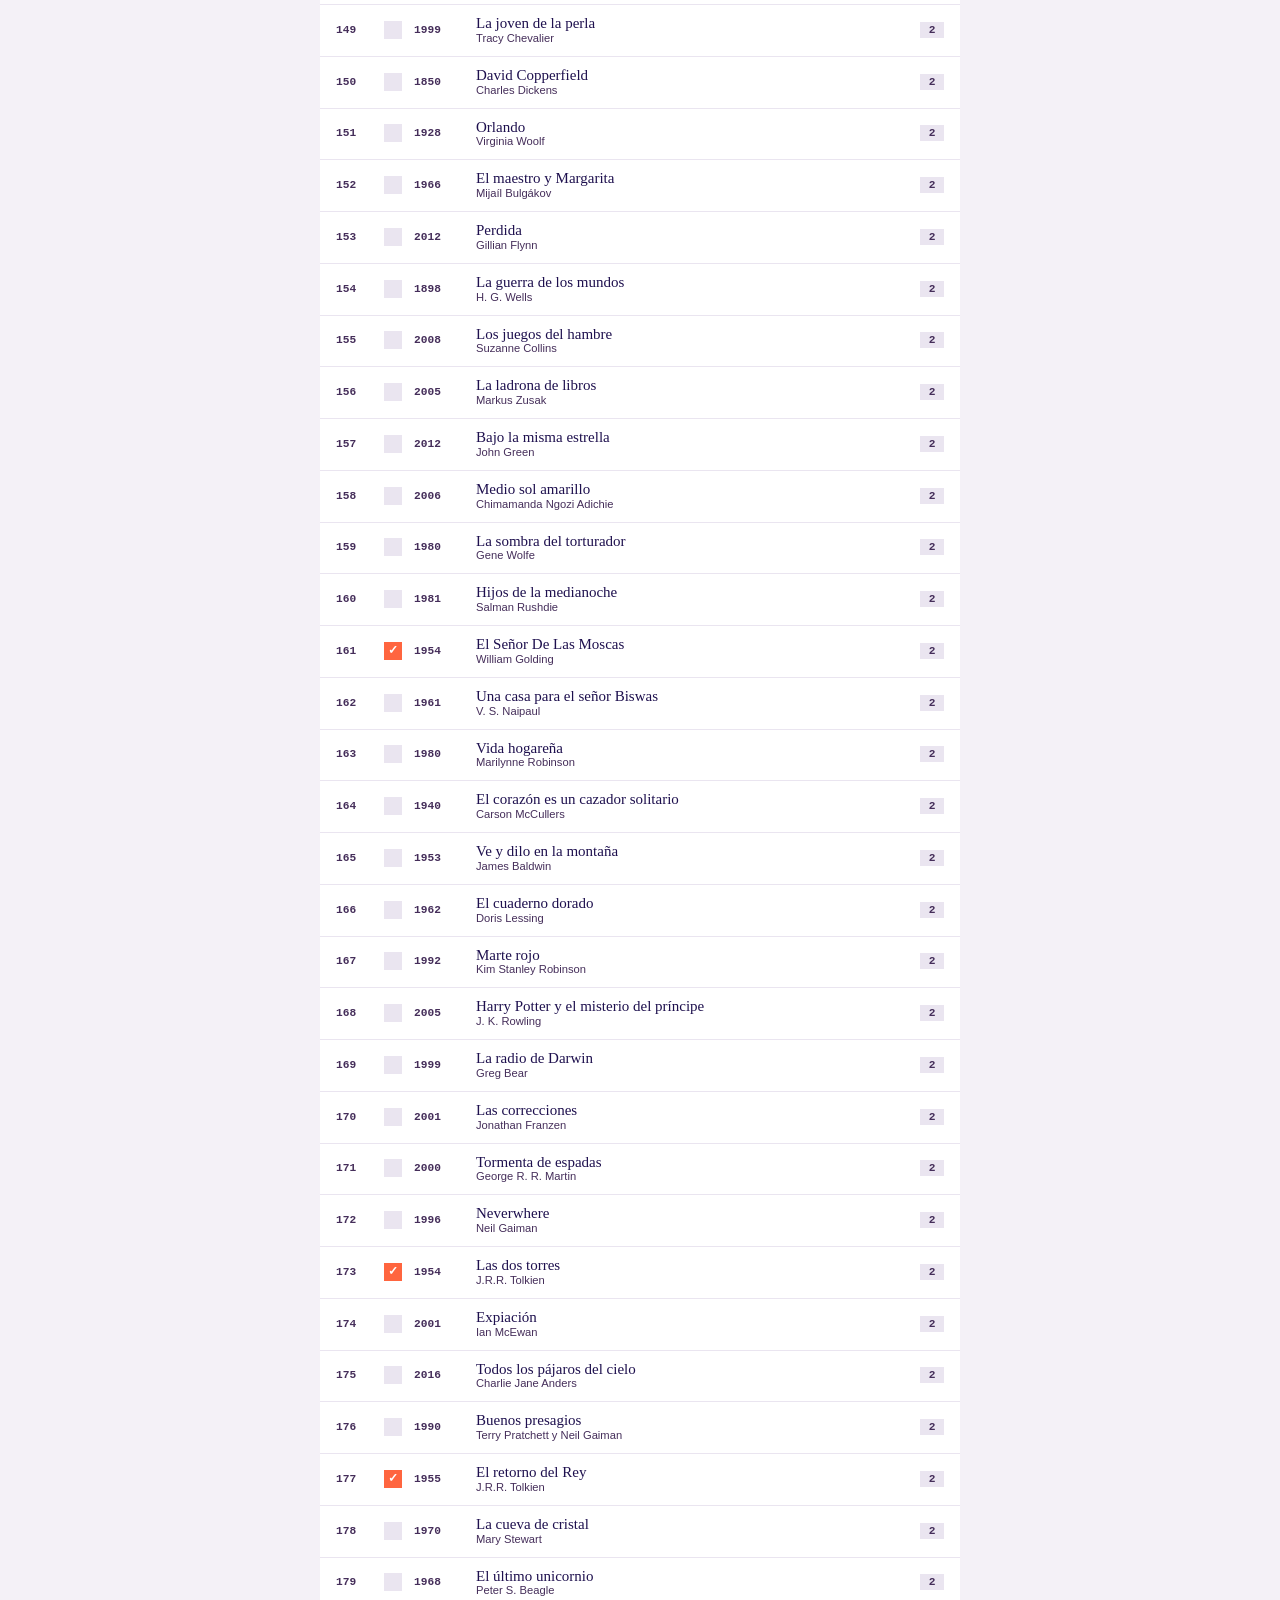
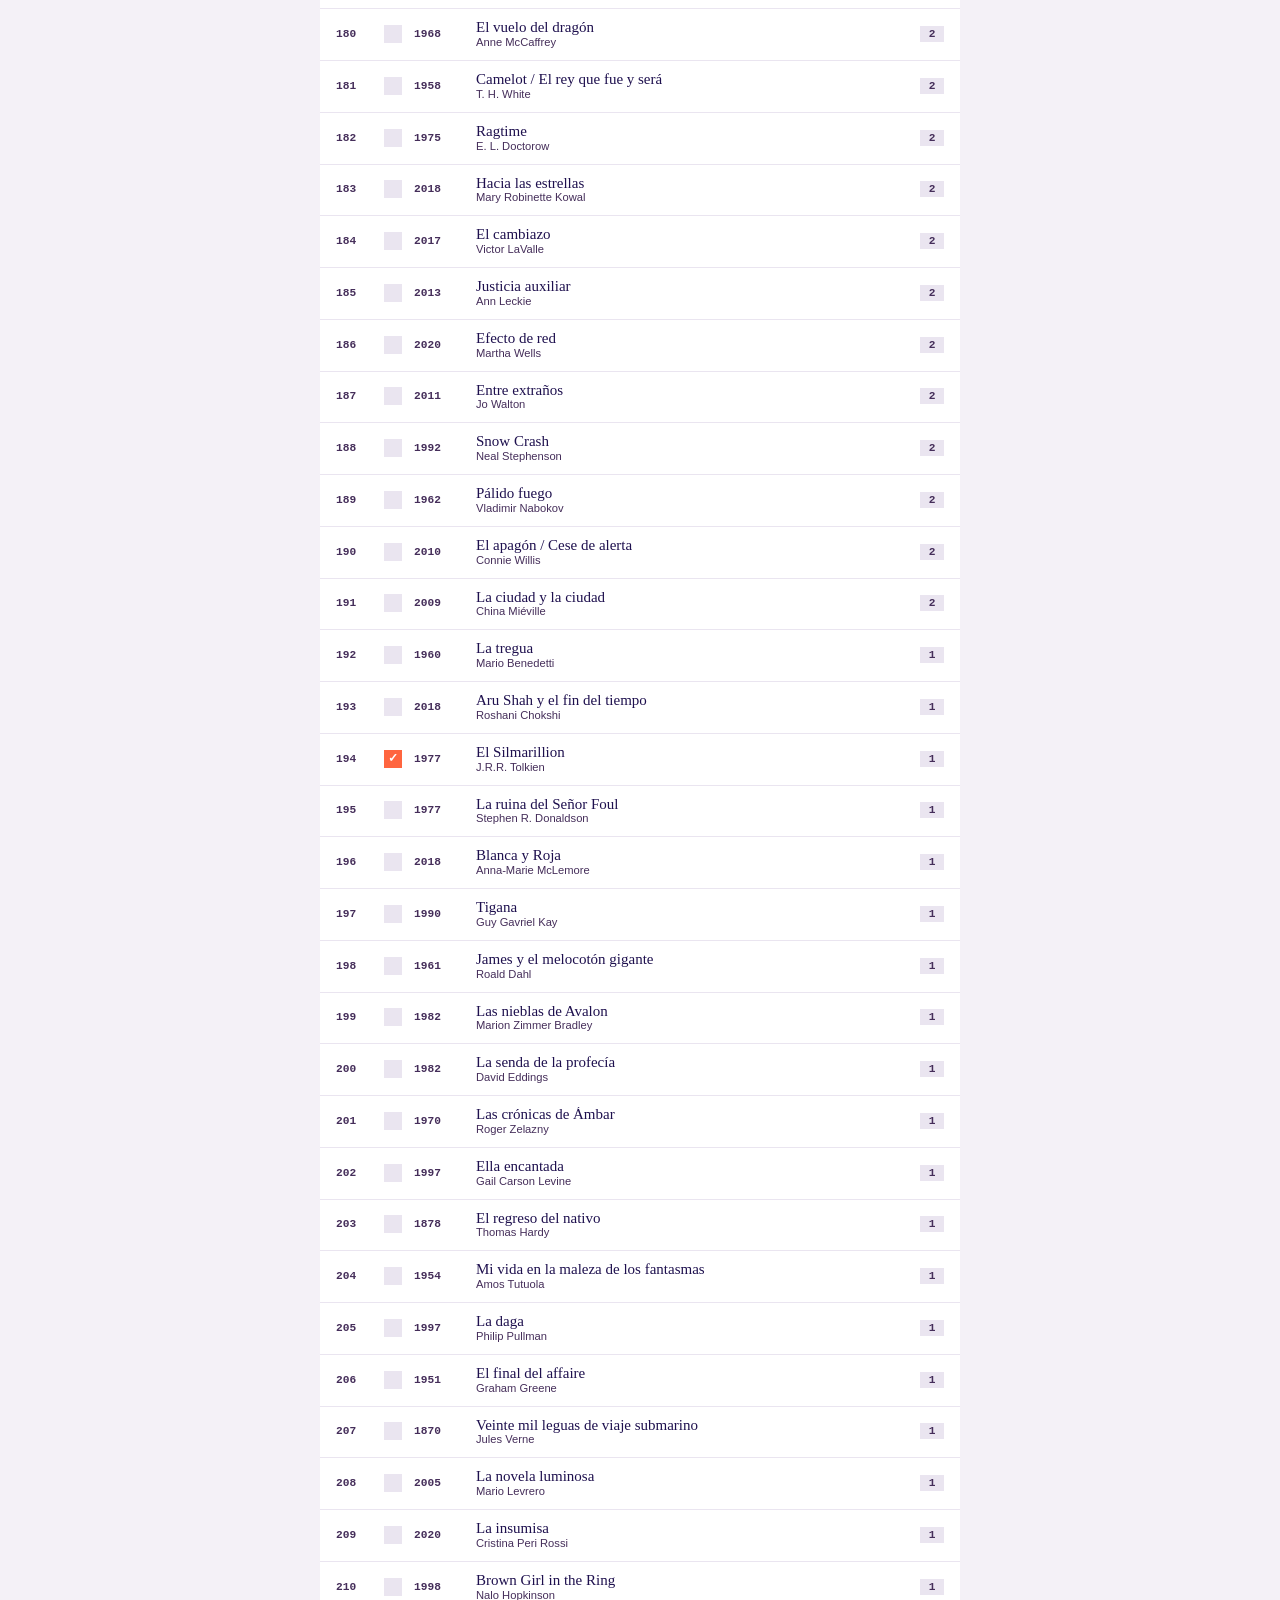
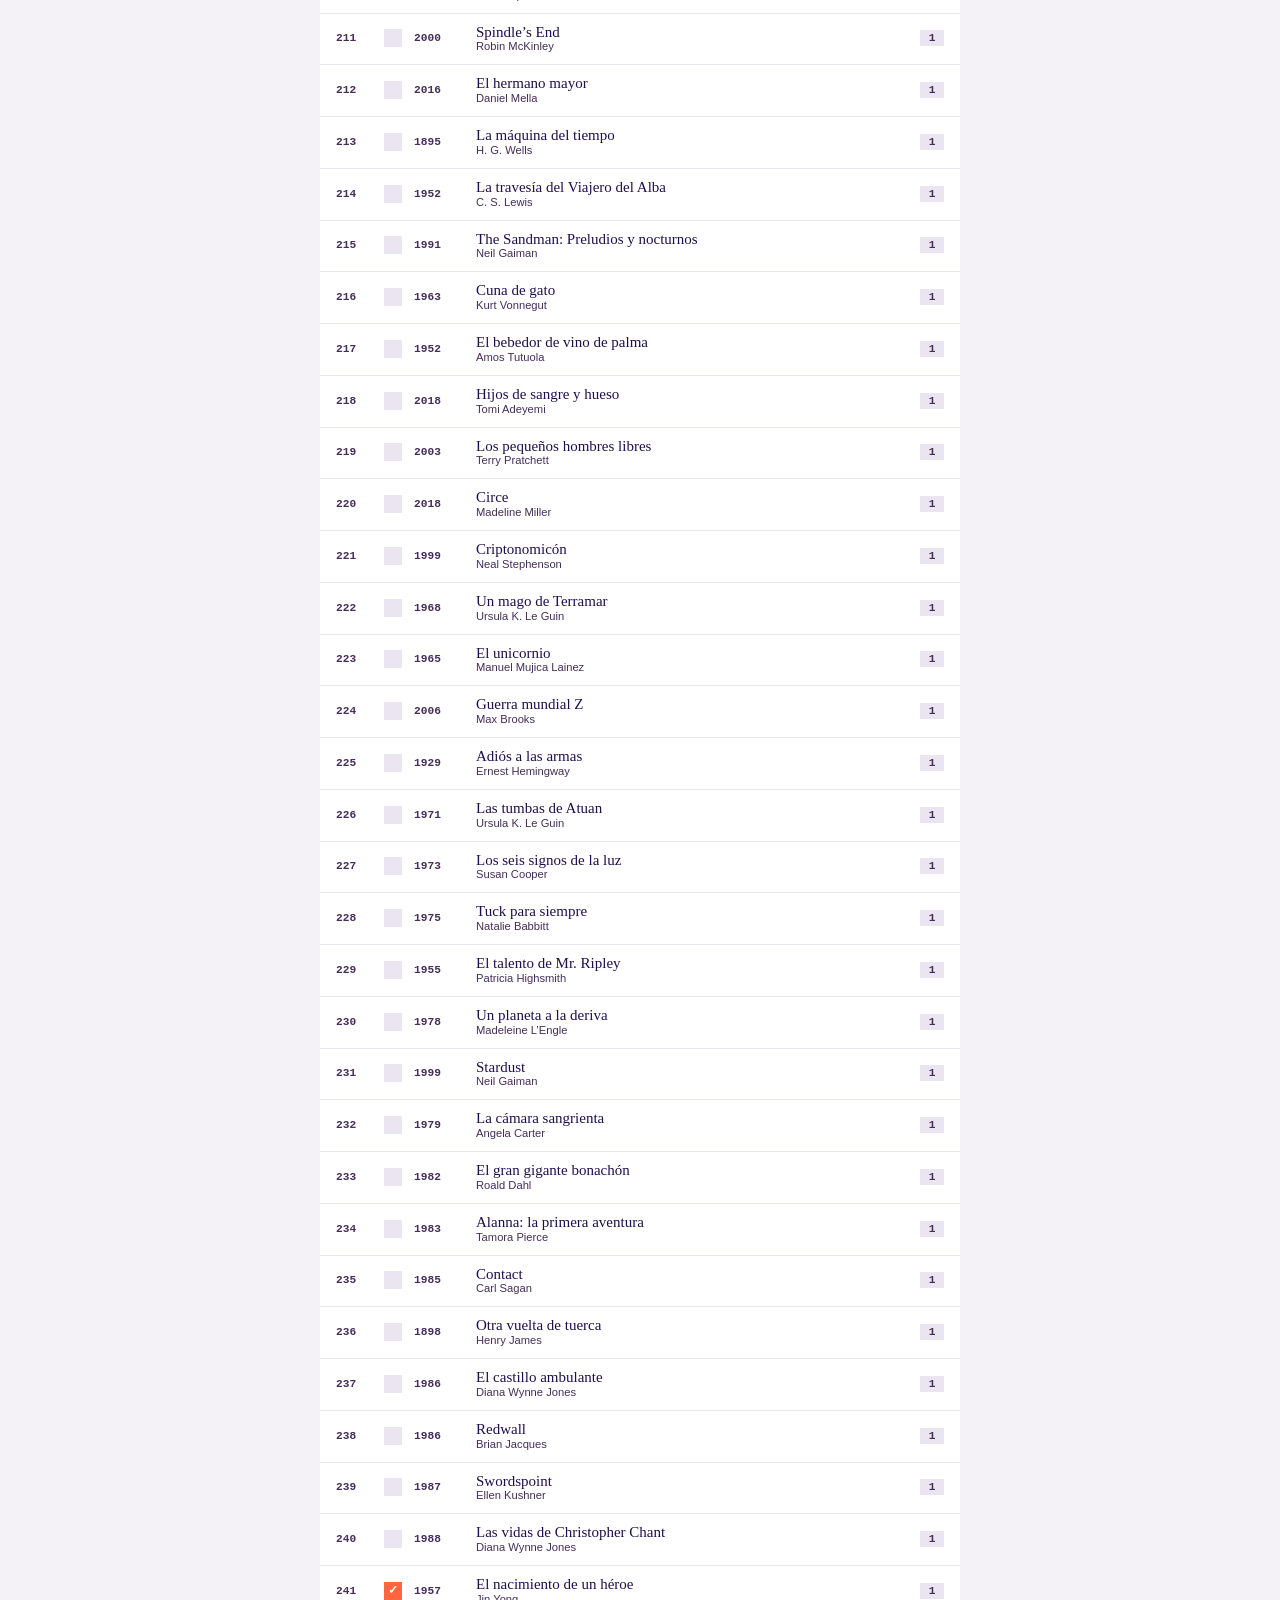
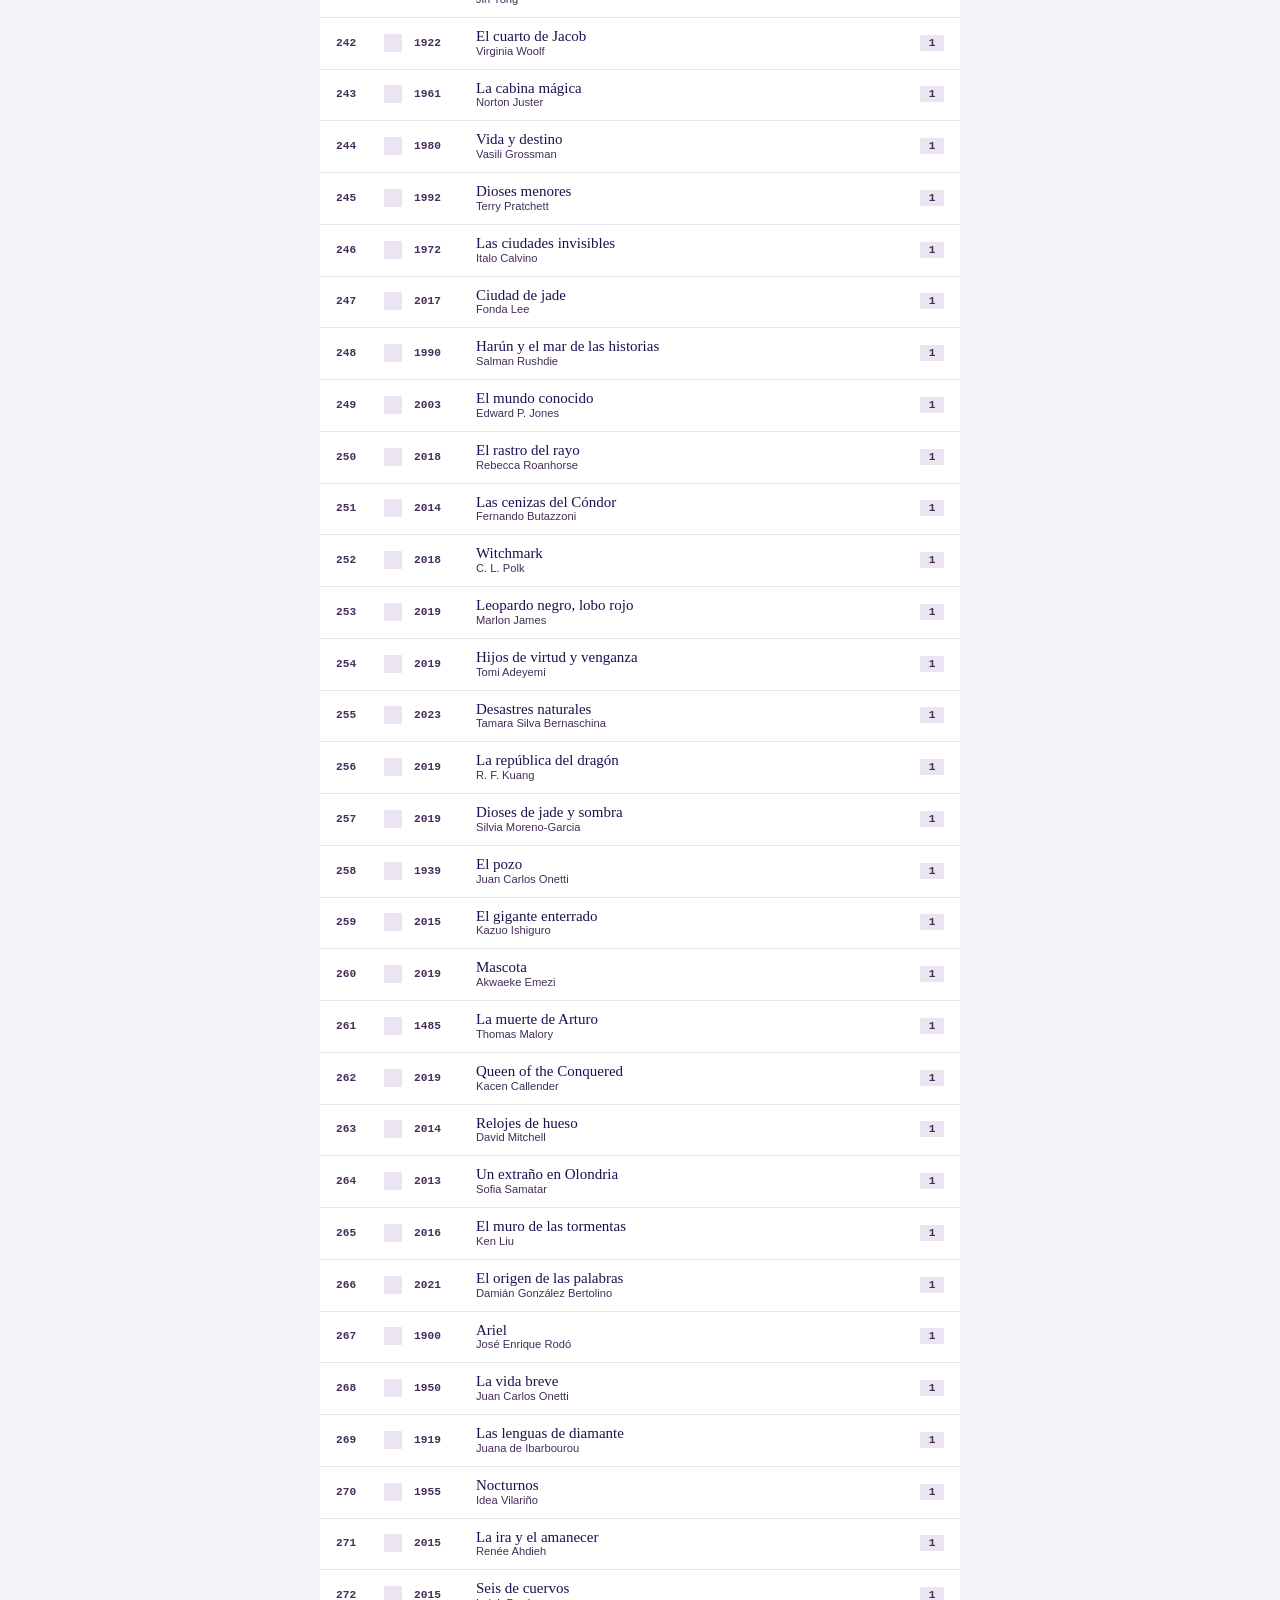
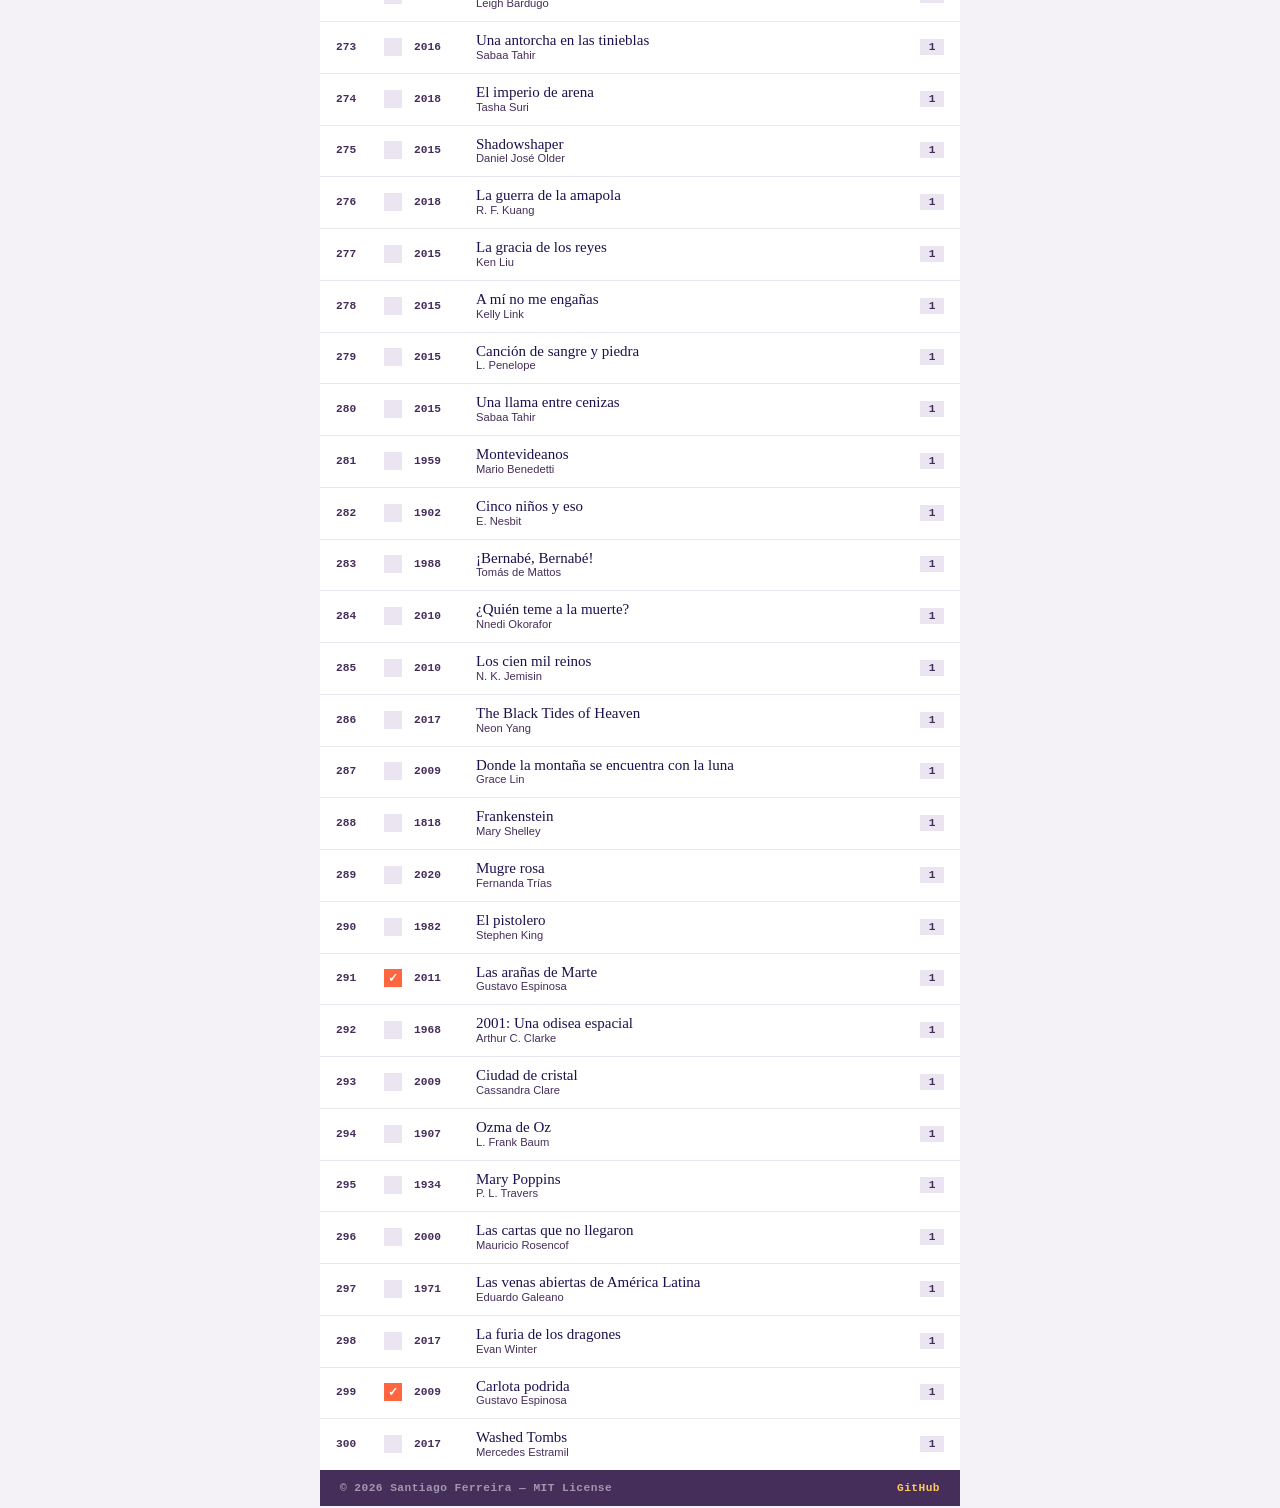
==== commit 4a6ed415: "Fourth iteration of the graph" ====
--- a/docs/graph.html
+++ b/docs/graph.html
@@ -145,8 +145,8 @@
       <dd class="font-mono text-lg fw-700 color-deep" data-slot="year">–</dd>
     </div>
     <div class="detail-stat">
-      <dt class="font-mono text-xs fw-700 uppercase tracking-wide color-mid">Lists</dt>
-      <dd class="font-mono text-lg fw-700 color-orange" data-slot="list-count"></dd>
+      <dt class="font-mono text-xs fw-700 uppercase tracking-wide color-mid">Likeness</dt>
+      <dd class="font-mono text-lg fw-700 color-orange" data-slot="likeness" title="0-10 estimate blending your scores on related books with canon strength">–</dd>
     </div>
     <div class="detail-stat">
       <dt class="font-mono text-xs fw-700 uppercase tracking-wide color-mid">Score</dt>
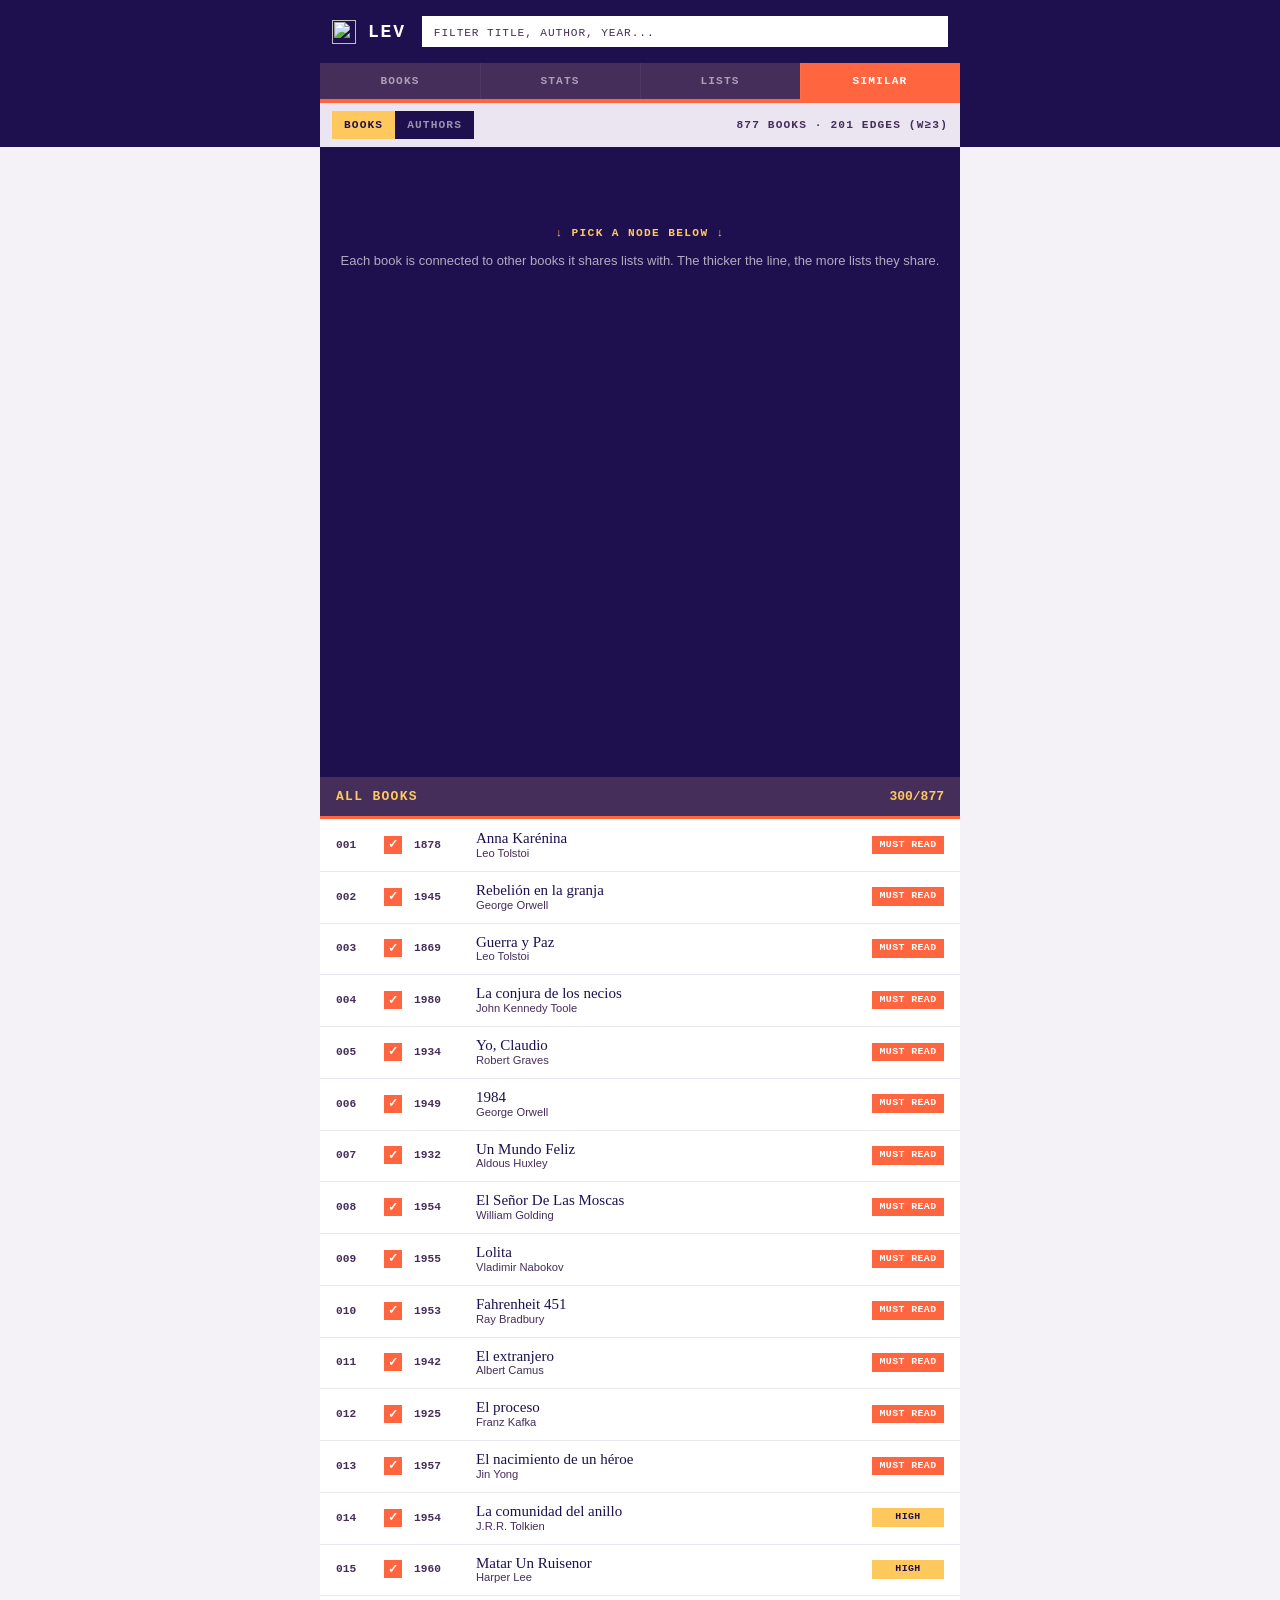
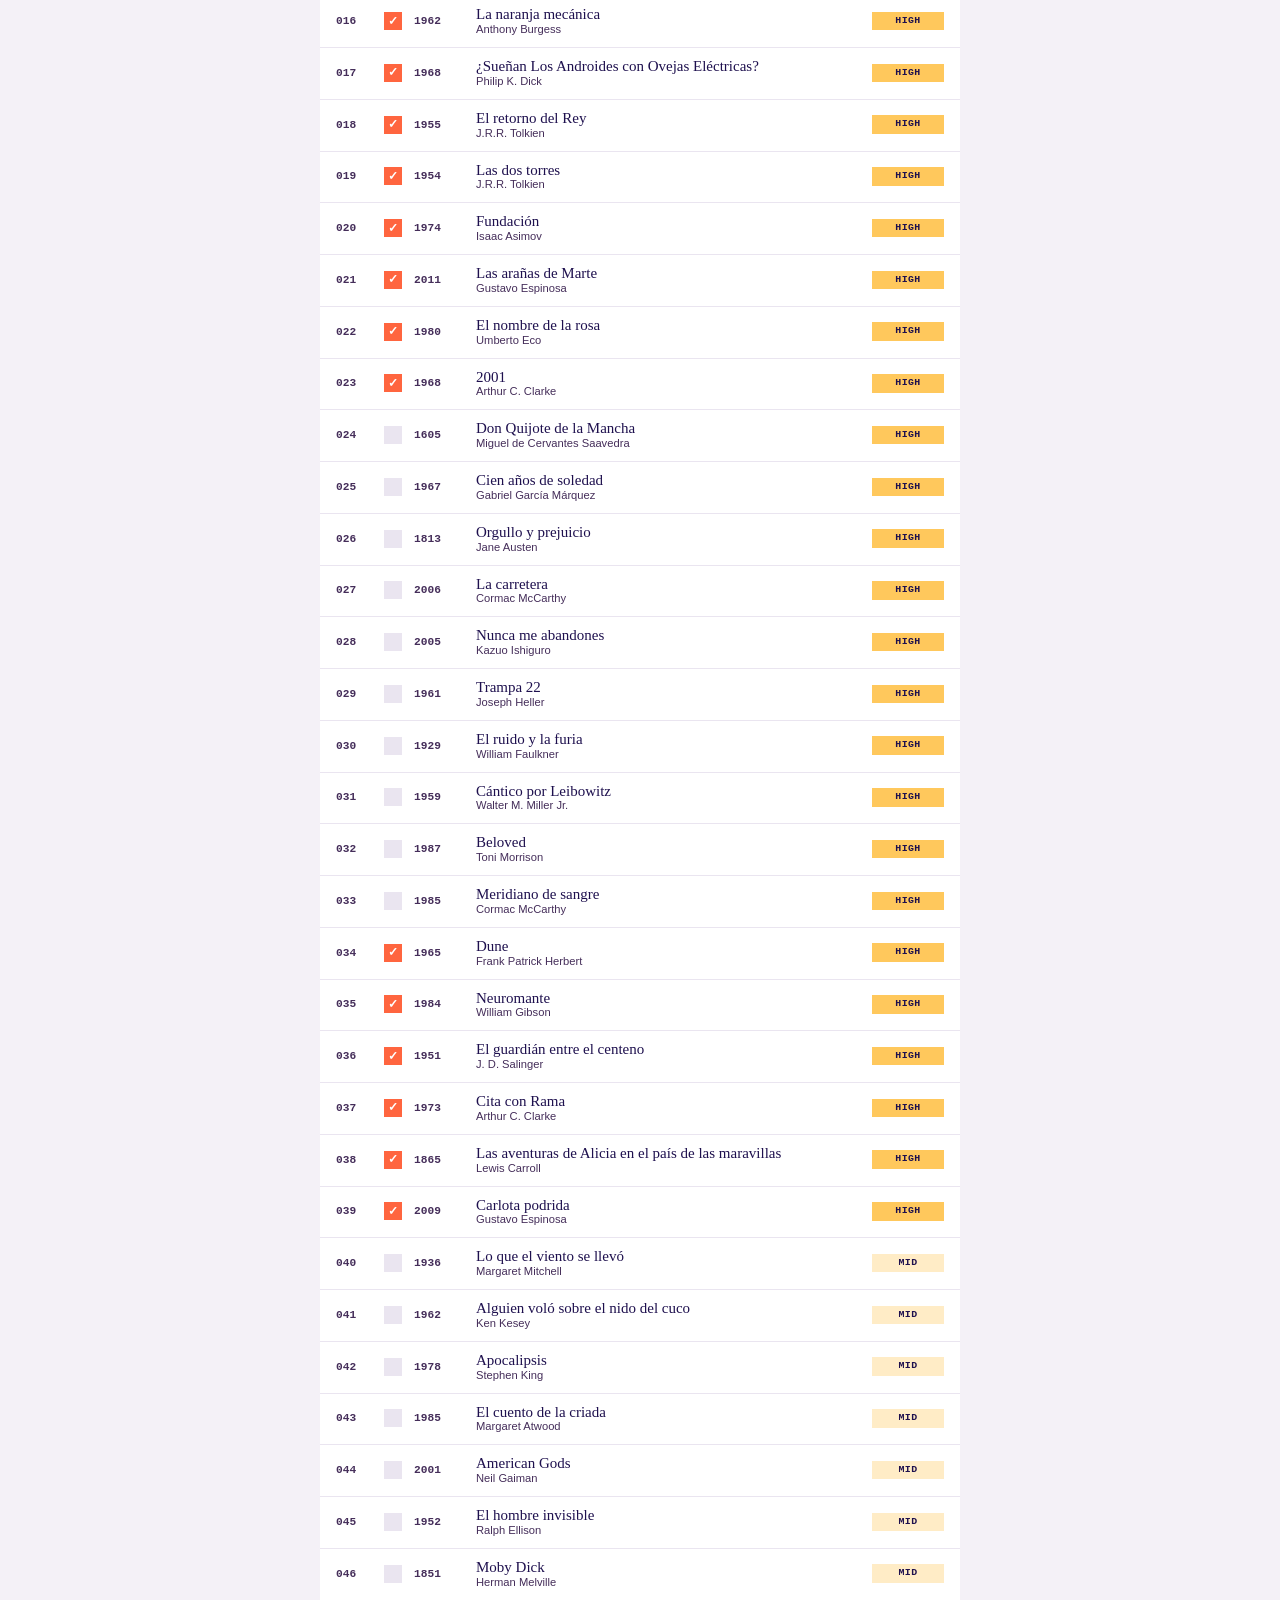
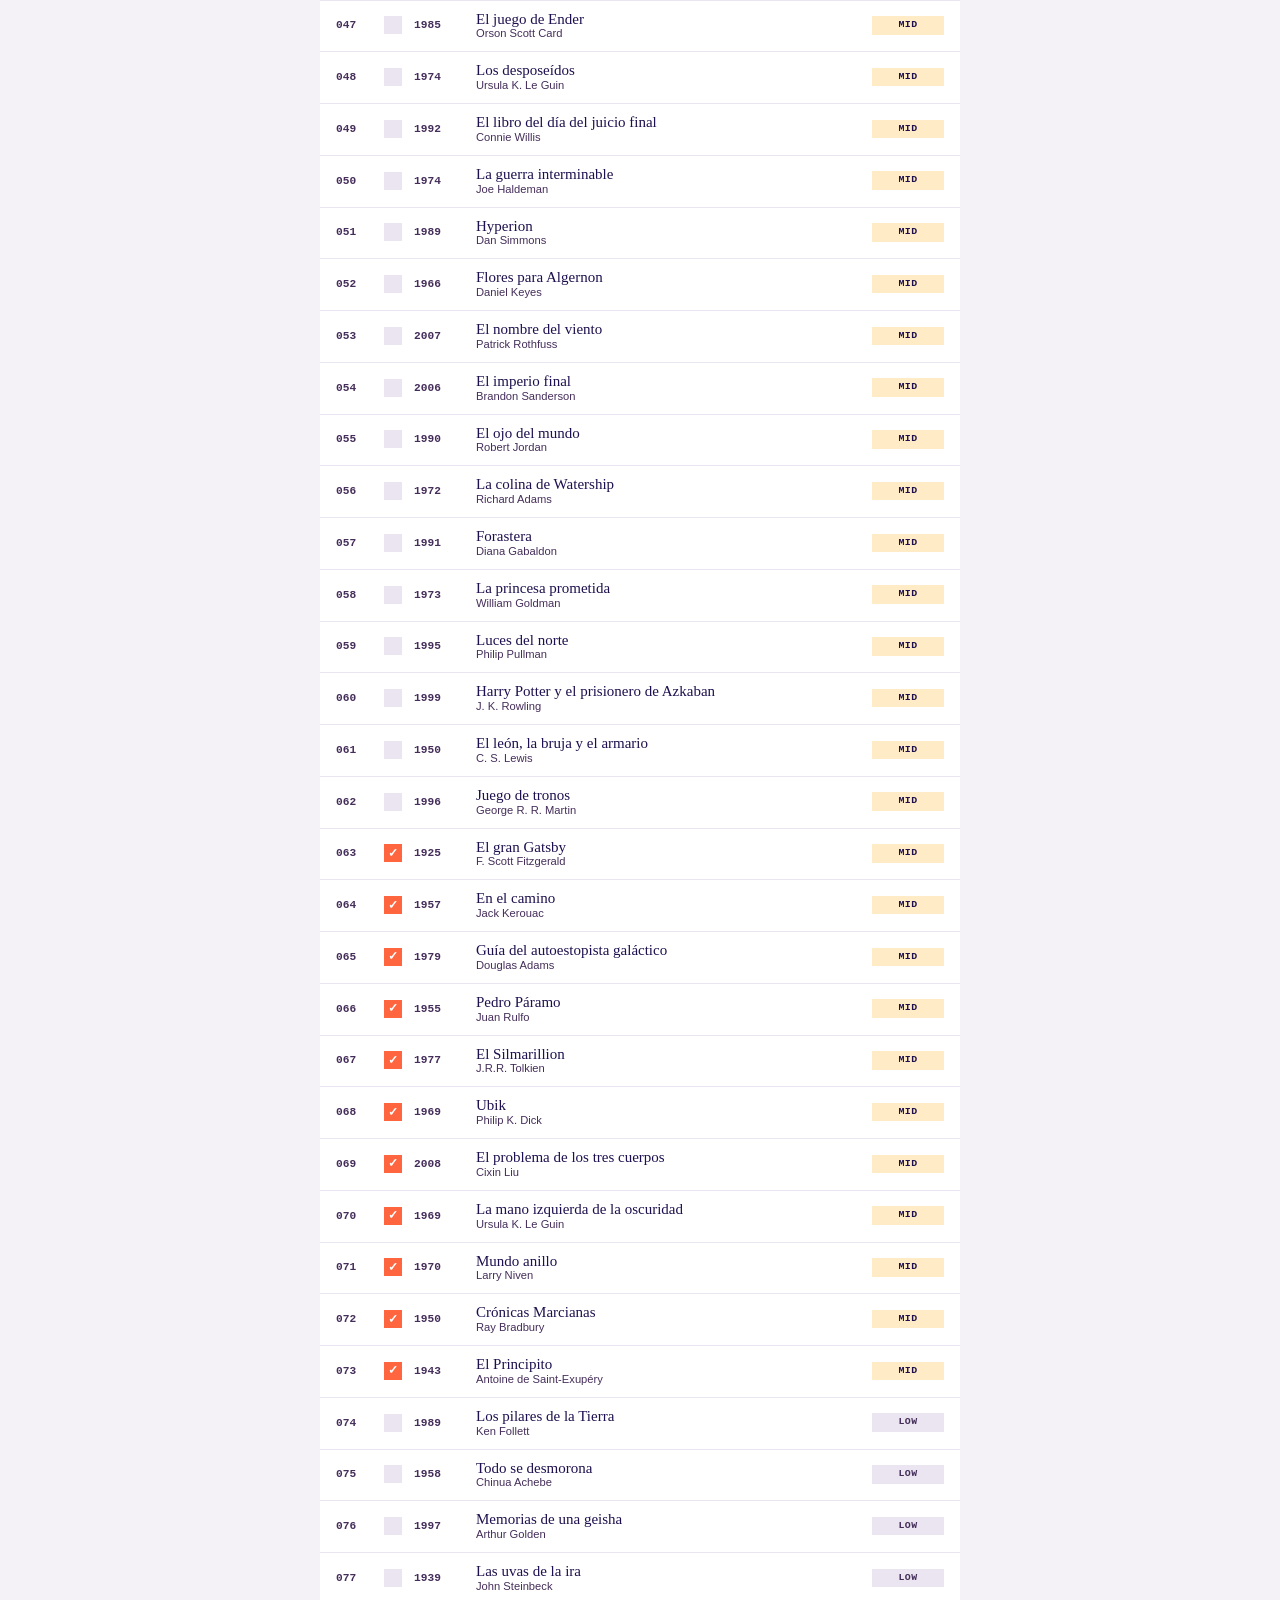
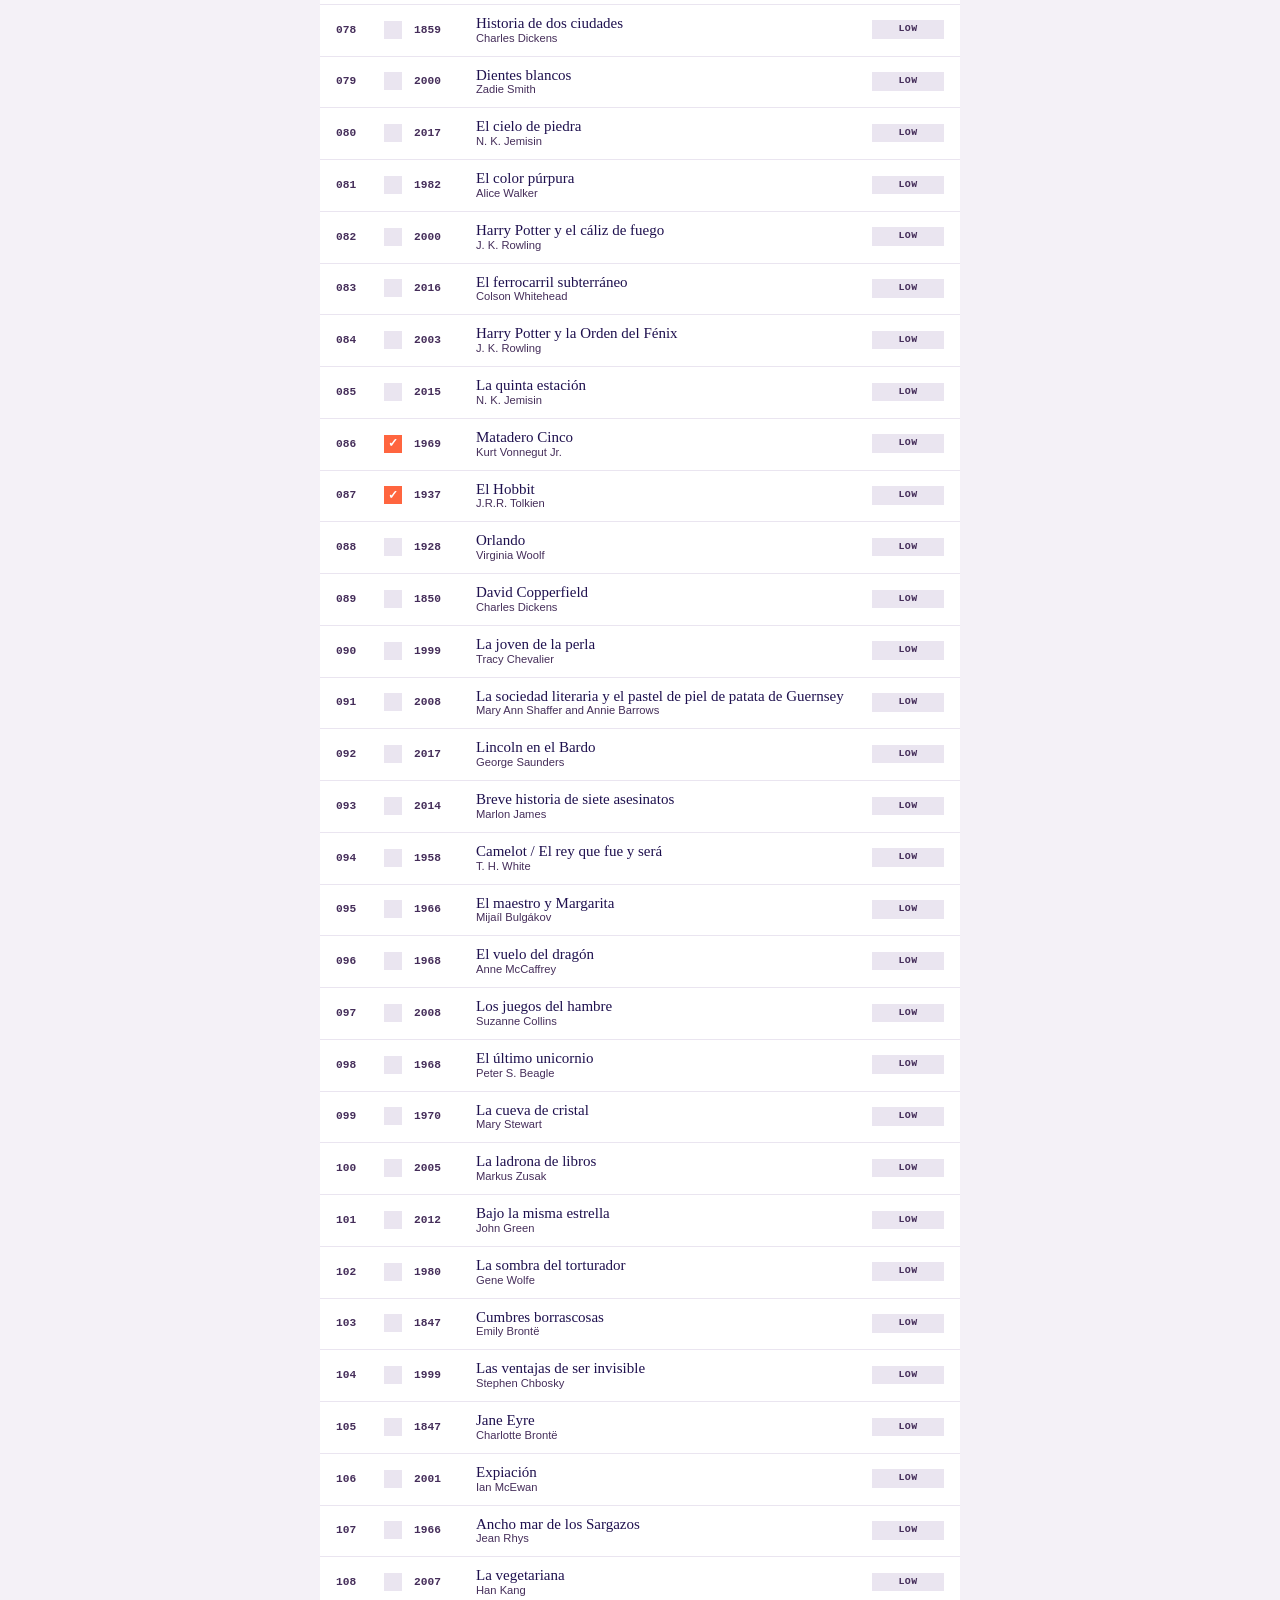
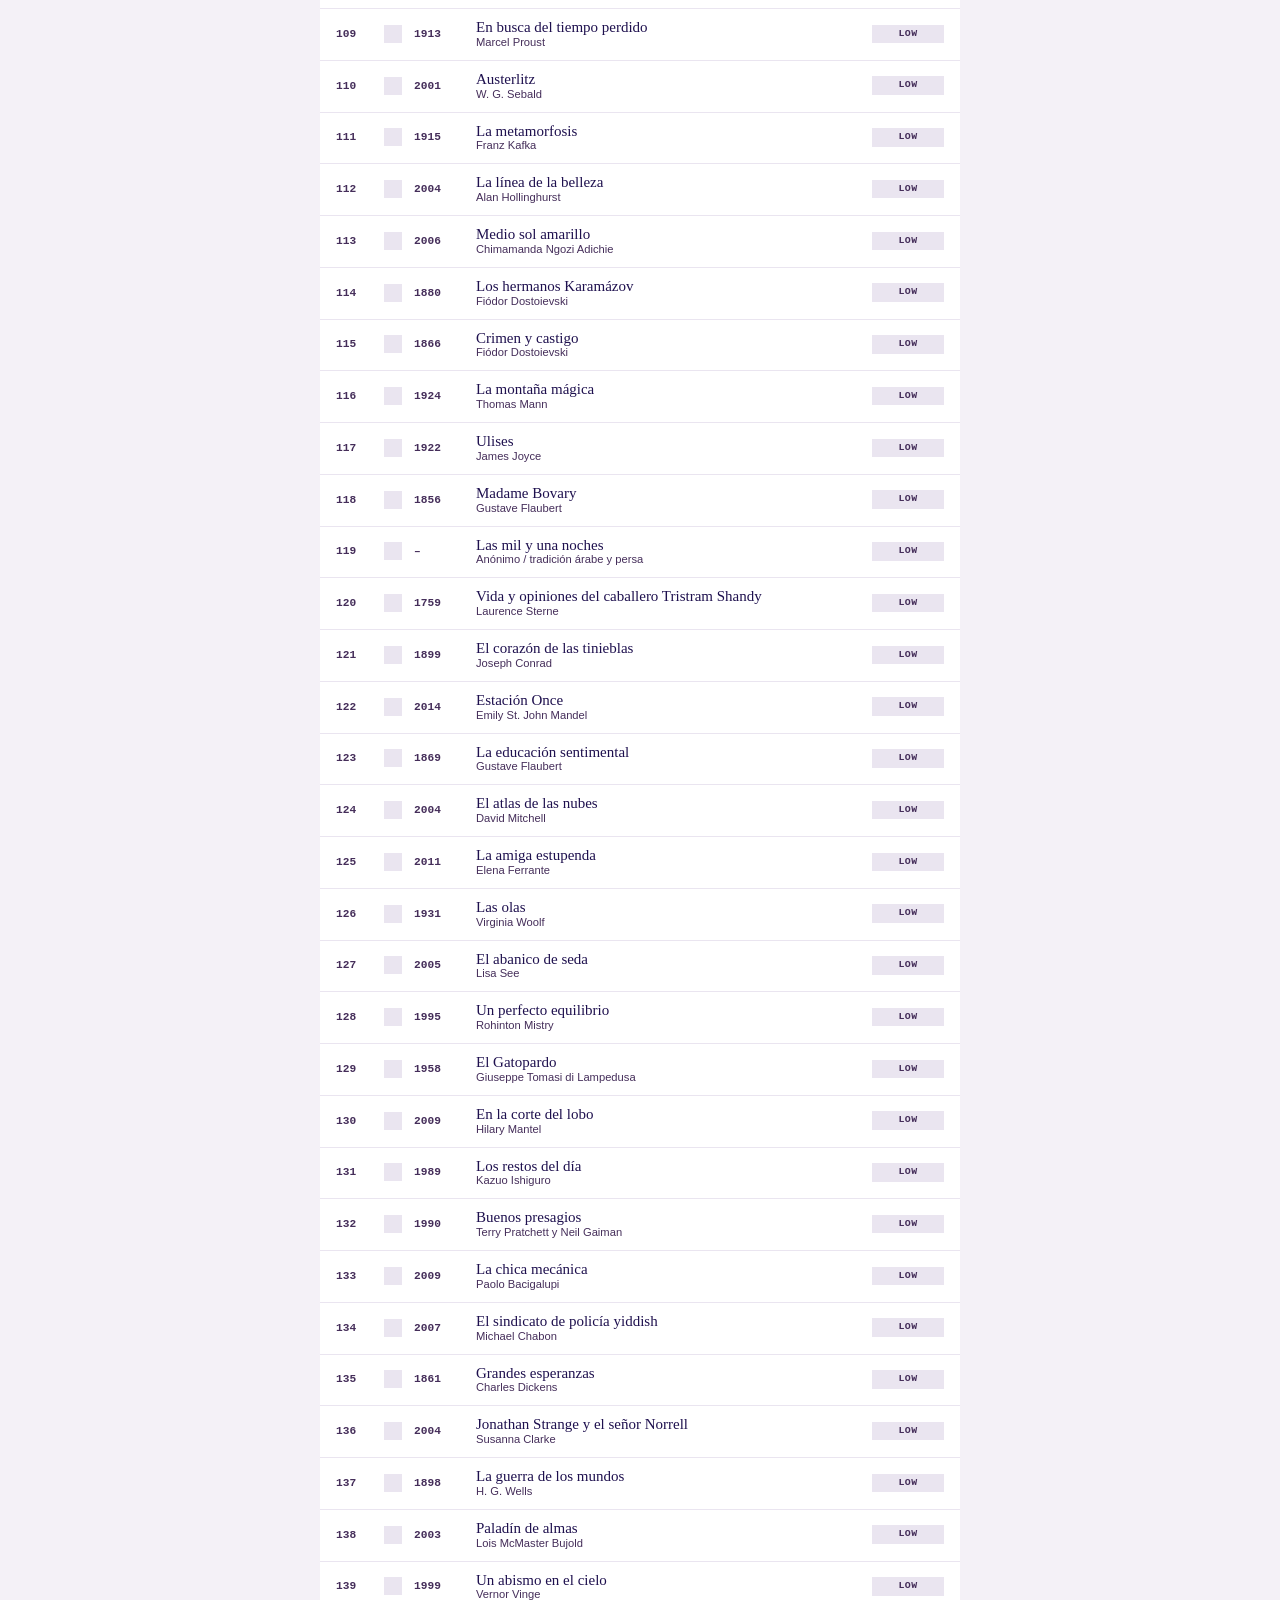
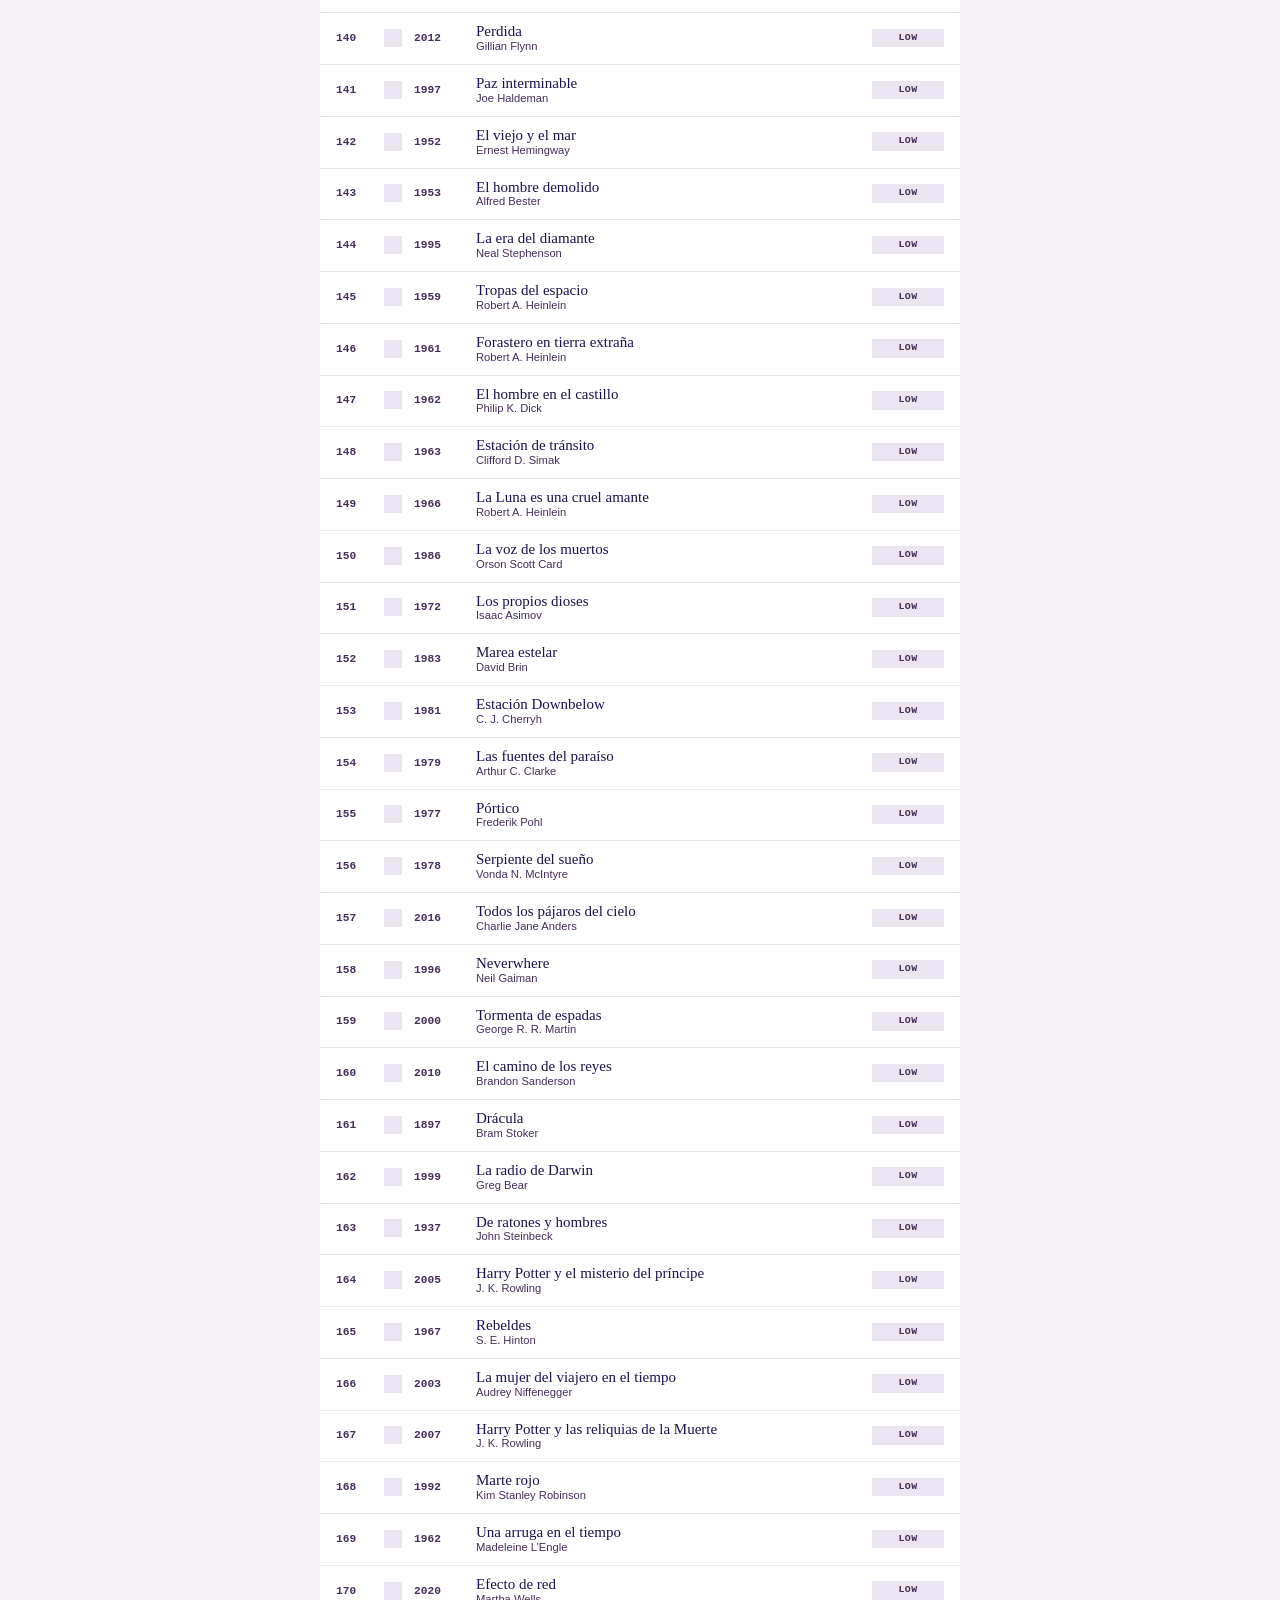
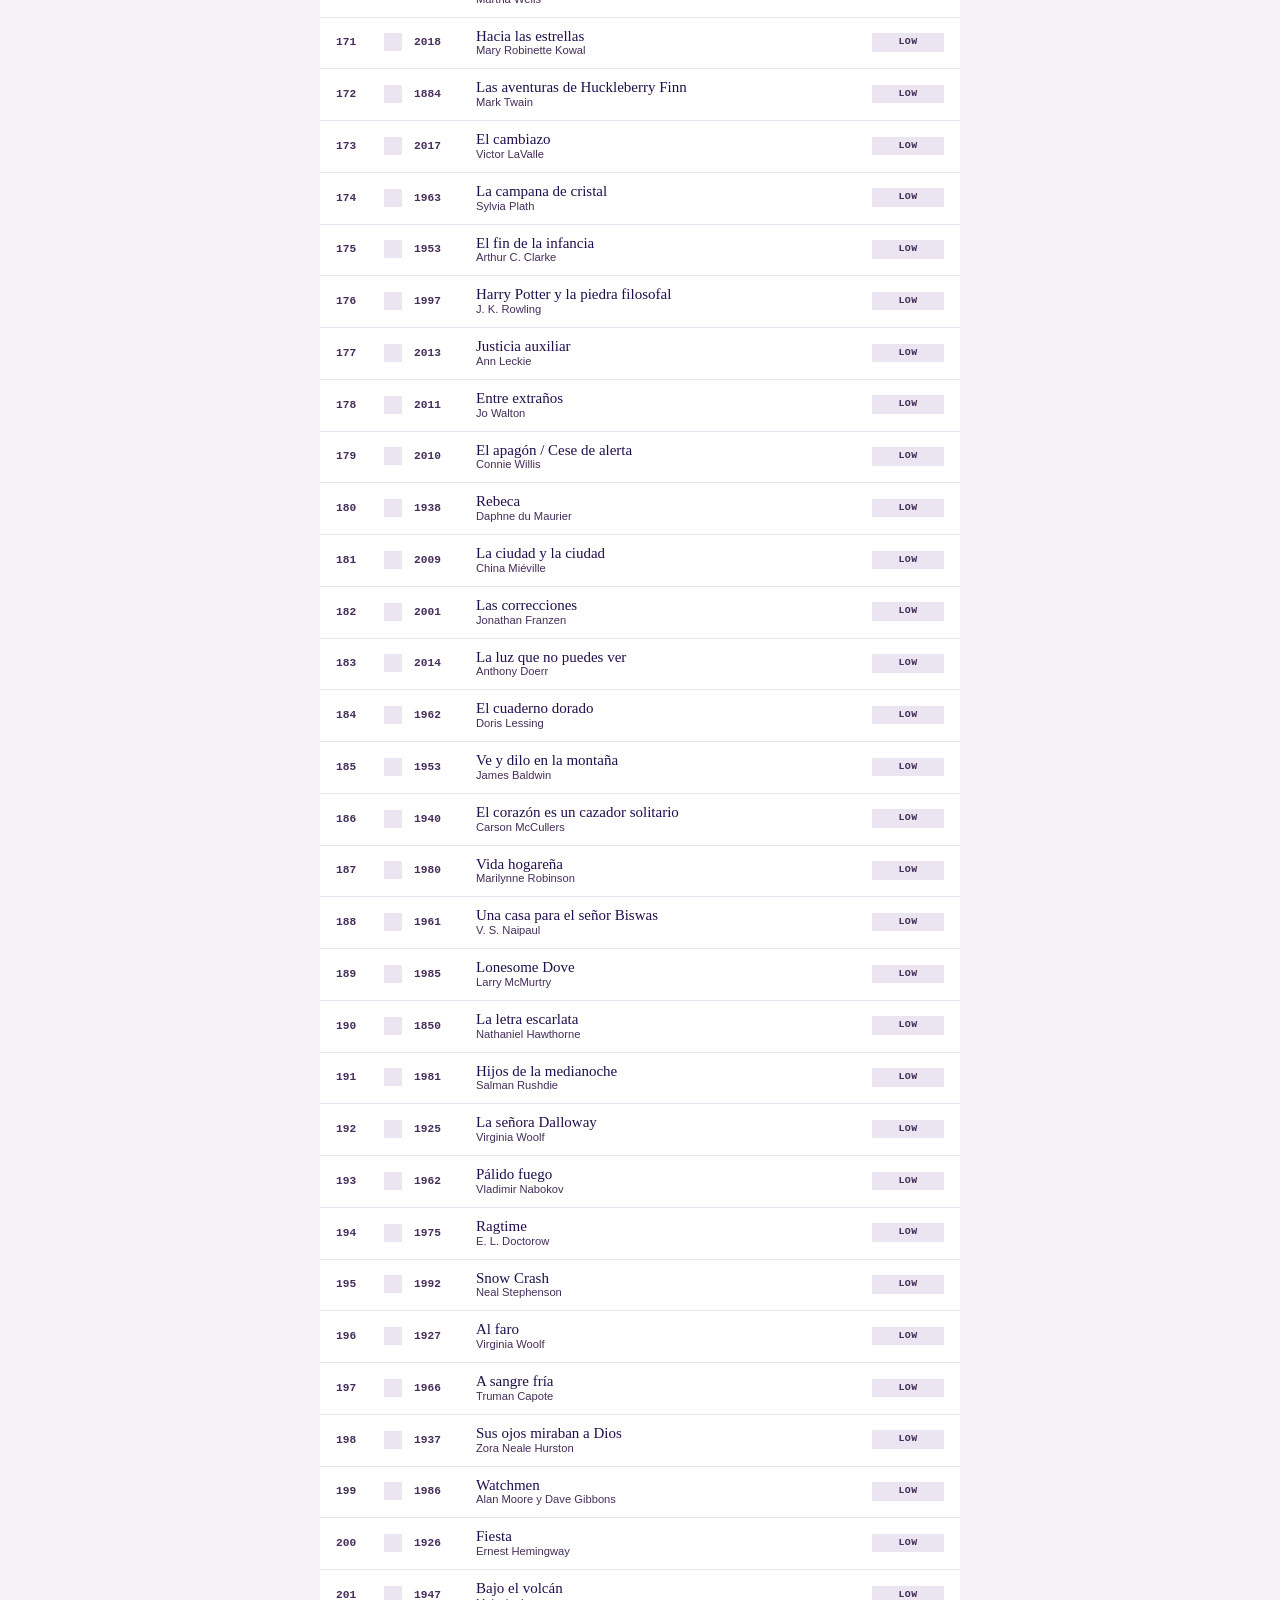
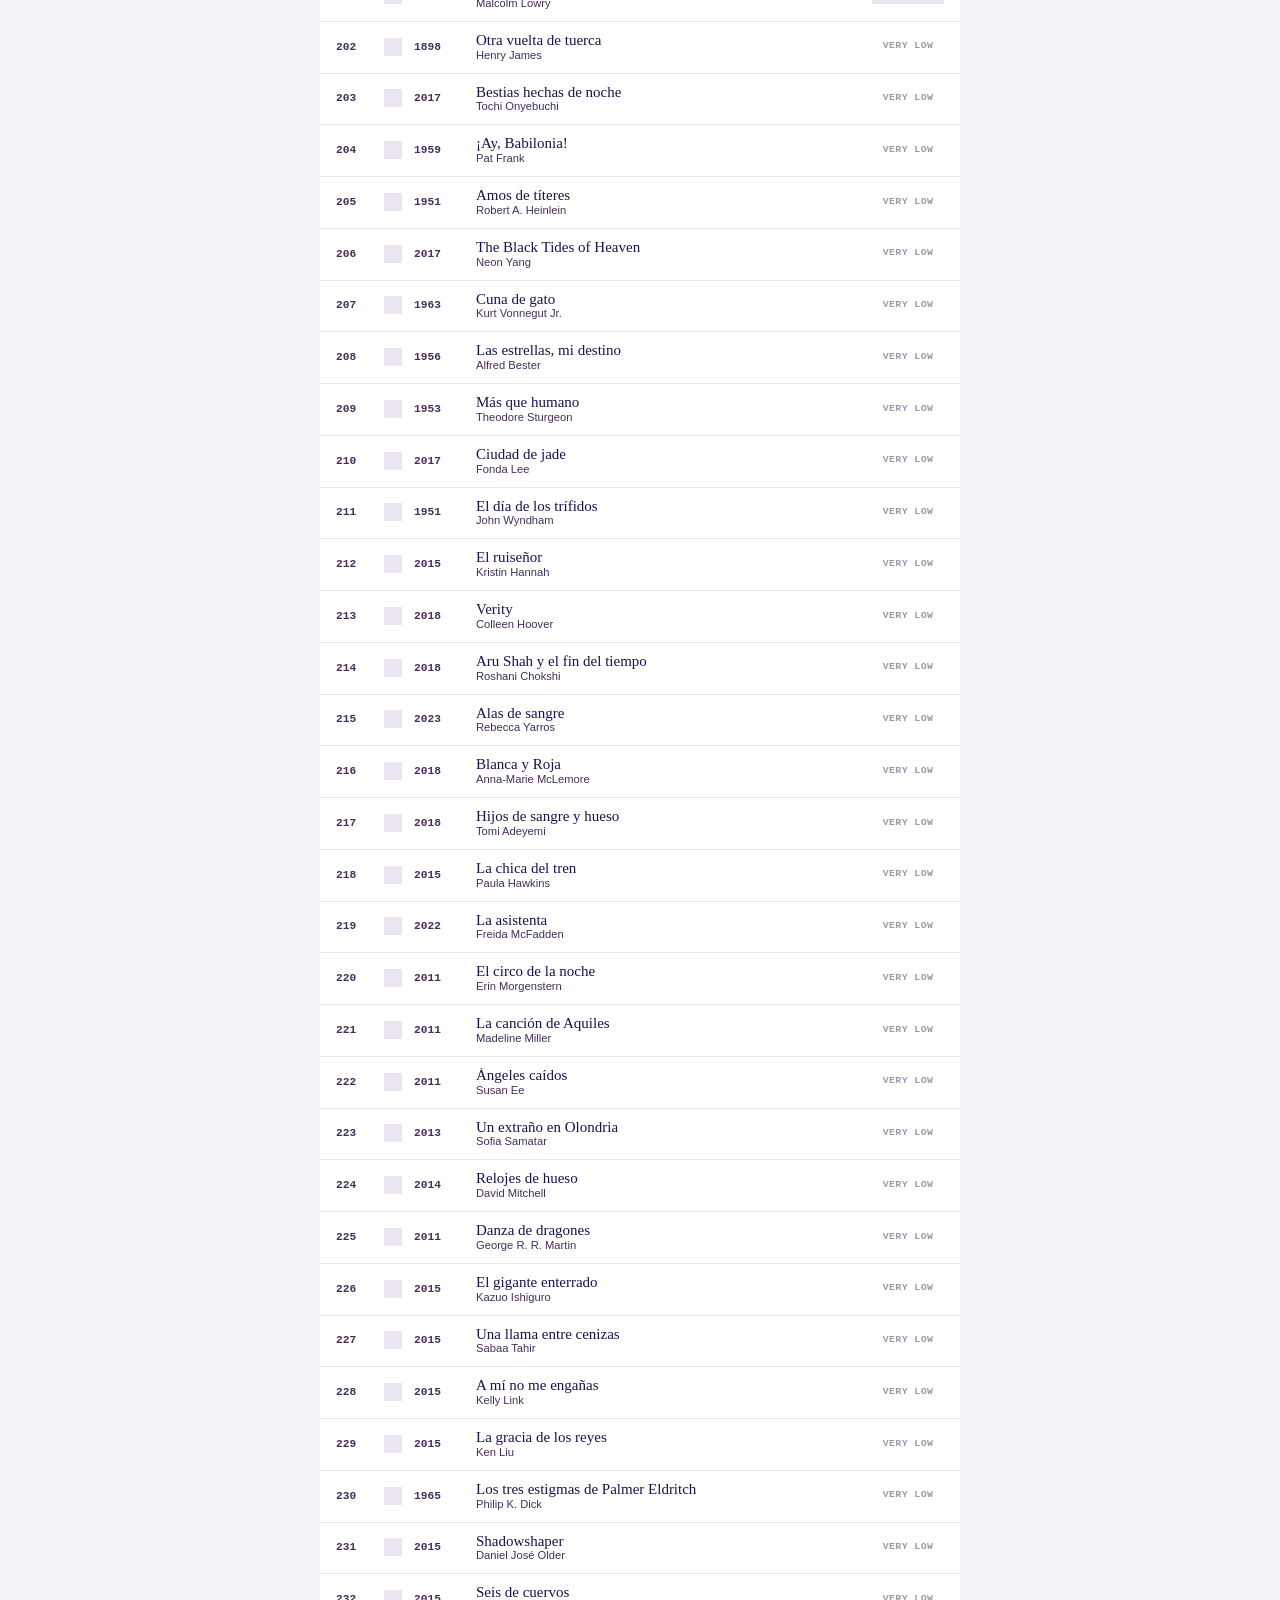
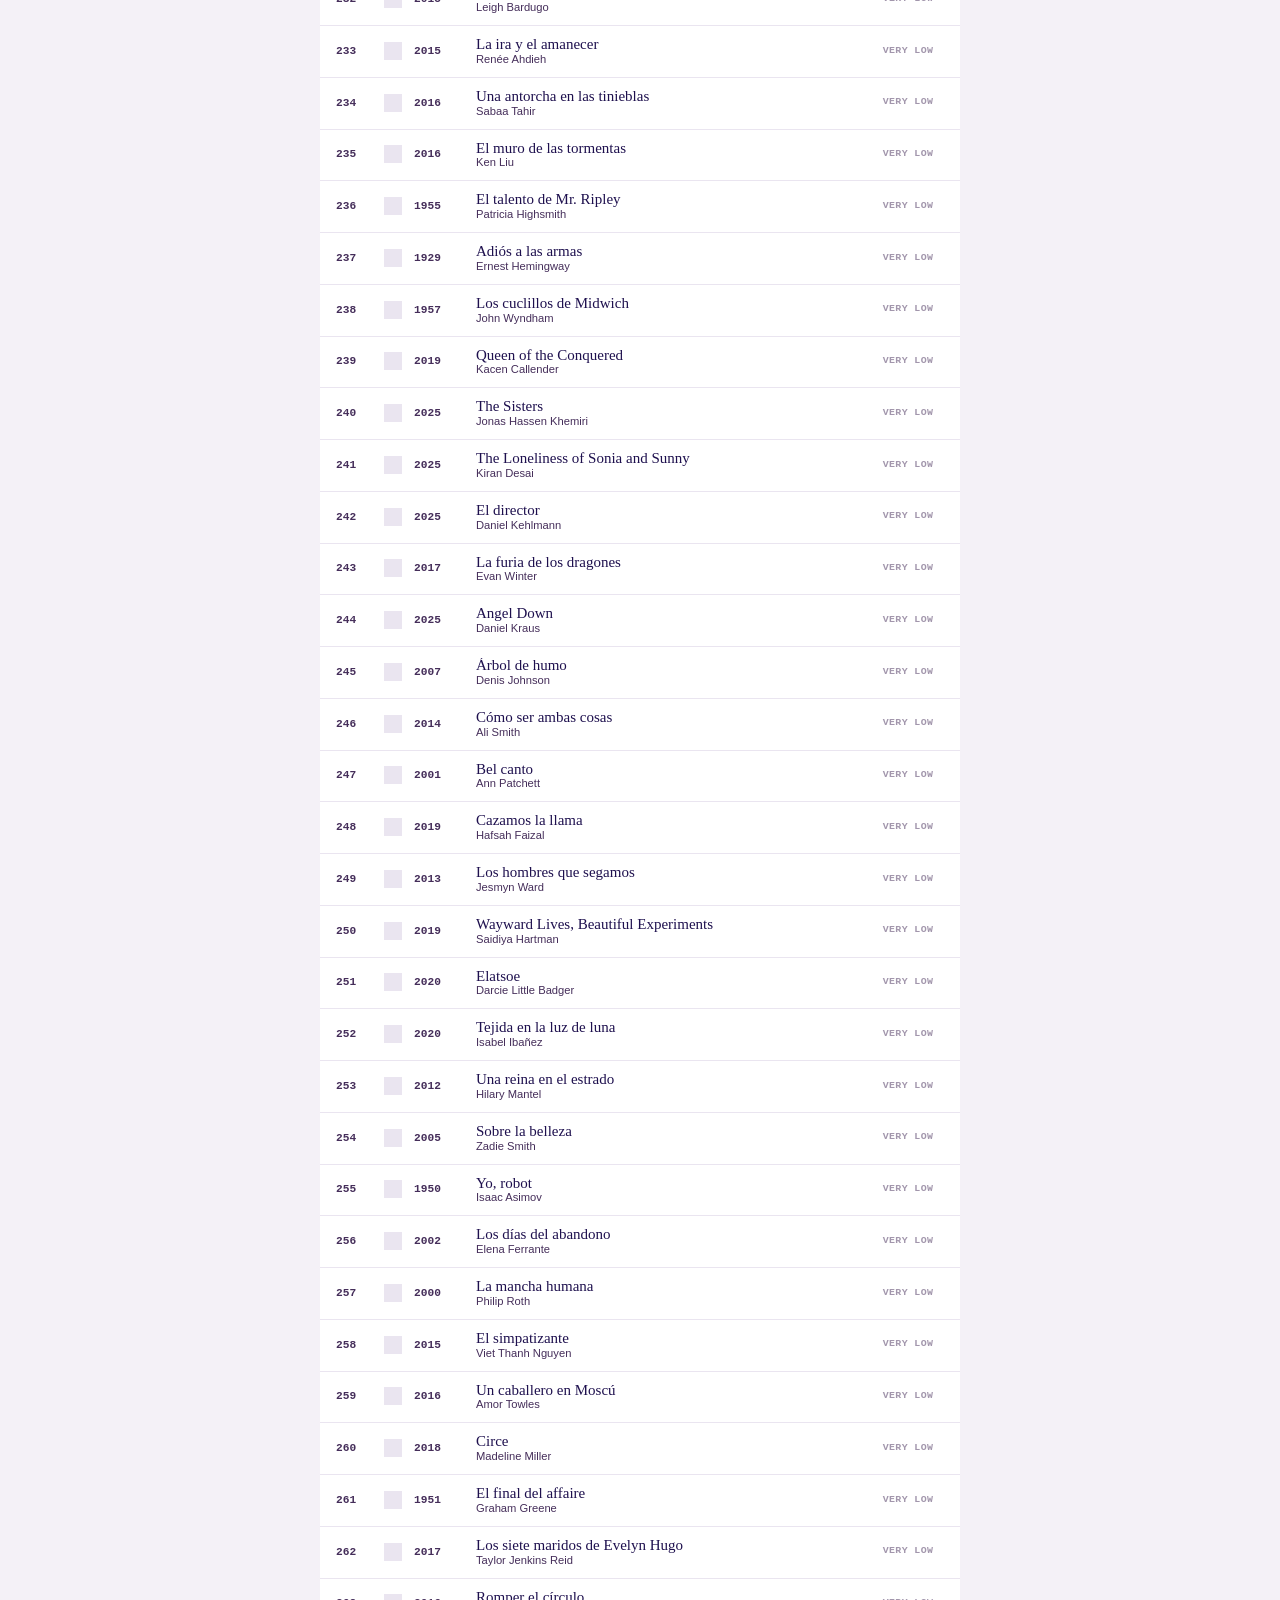
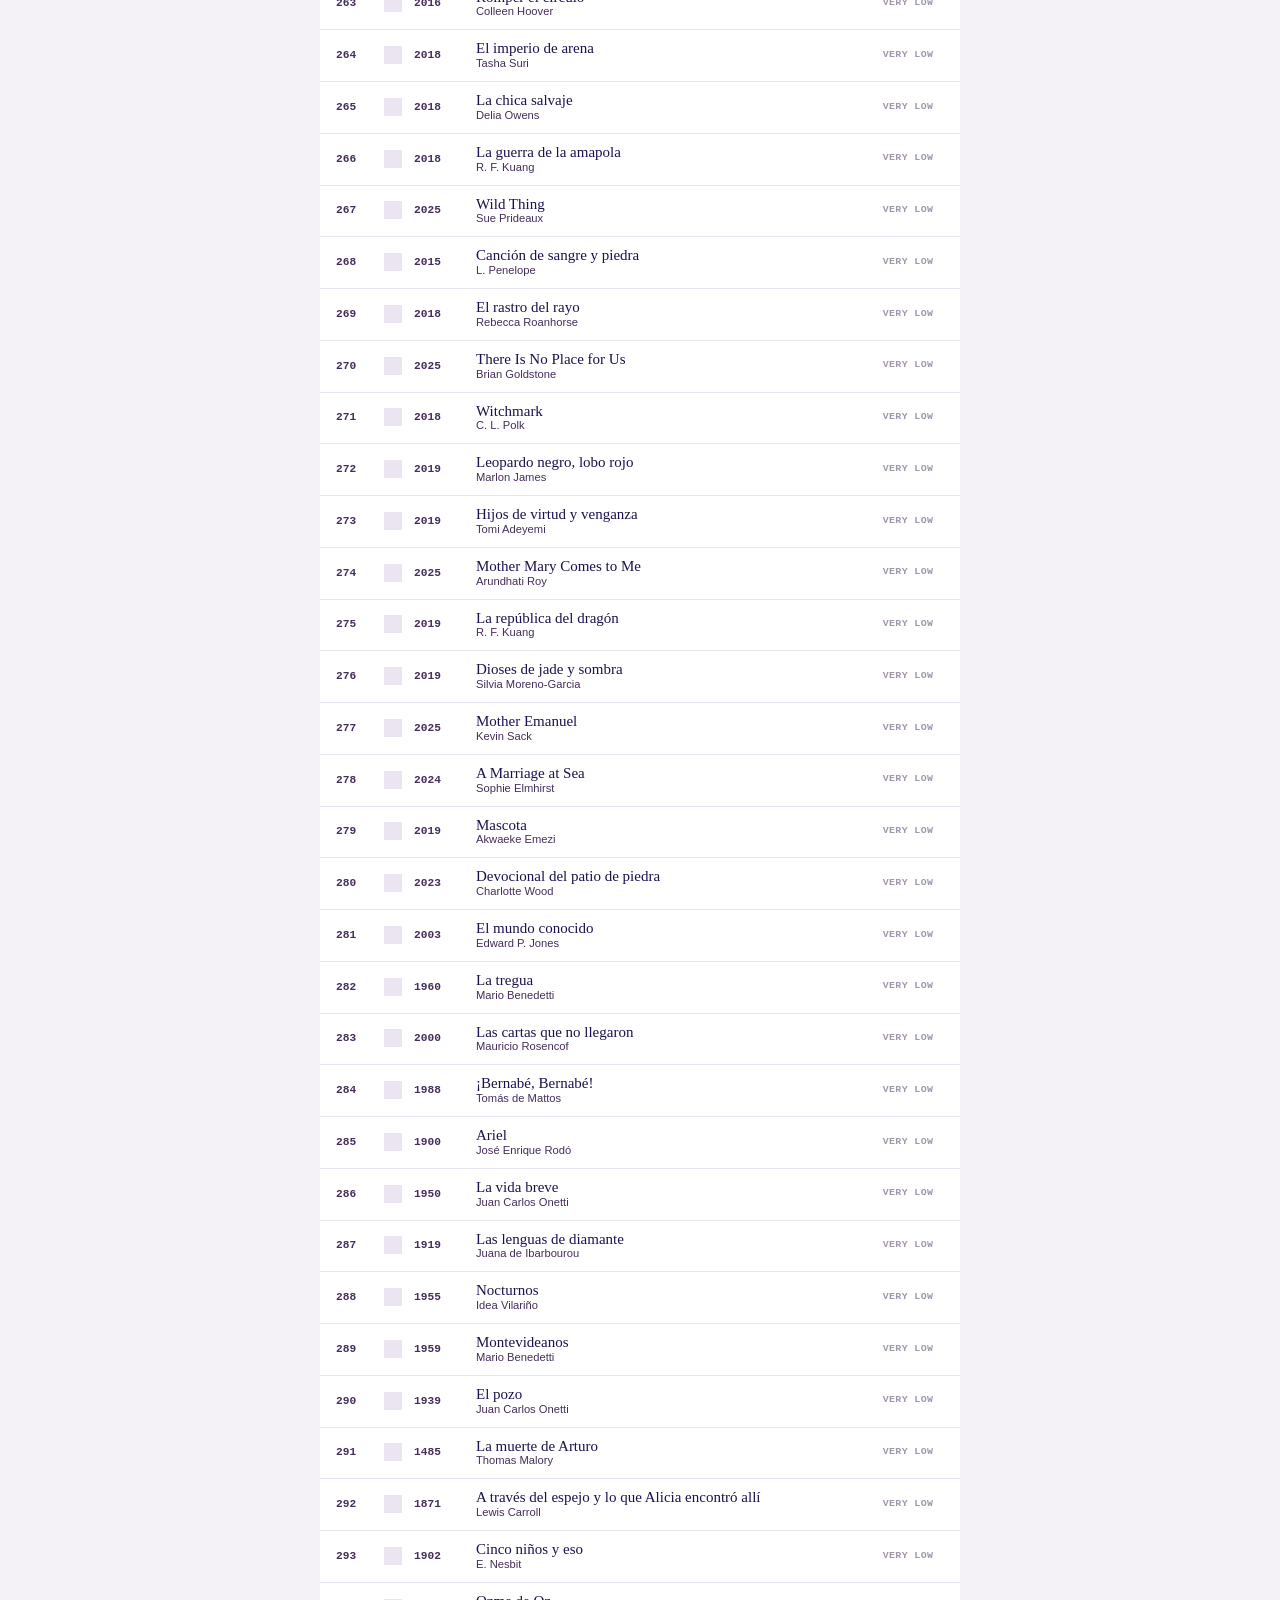
==== commit 7c936fa2: "Graph and match score" ====
--- a/docs/graph.html
+++ b/docs/graph.html
@@ -17,7 +17,7 @@
 
 <!-- Toolbar -->
 <div class="toolbar-sticky bg-deep">
-  <nav class="bg-deep flex items-center gap-4 px-3 py-4 w-full">
+  <nav class="bg-deep flex items-center gap-4 px-3 py-4 w-full" aria-label="Search">
     <a href="/" class="flex items-center gap-3 shrink-0" style="text-decoration:none">
       <img src="assets/logo.svg" alt="" class="w-6 h-6">
       <mark class="font-brand text-lg fw-700 uppercase tracking-wide color-white bg-deep">Lev</mark>
@@ -25,11 +25,12 @@
     <search class="flex-1">
       <input id="filter" type="search" placeholder="Filter title, author, year..." class="w-full bg-white color-deep font-body text-sm py-2 px-3 search-input">
     </search>
-    <div class="flex items-center gap-3 shrink-0">
-      <a href="stats.html" class="font-mono text-xs fw-700 uppercase tracking-wide color-white-65 nav-link">Stats</a>
-      <a href="lists.html" class="font-mono text-xs fw-700 uppercase tracking-wide color-white-65 nav-link">Lists</a>
-      <a href="graph.html" class="font-mono text-xs fw-700 uppercase tracking-wide color-orange nav-link" aria-current="page">Similar</a>
-    </div>
+  </nav>
+  <nav class="subnav bg-purple max-w-app mx-auto w-full flex" aria-label="Sections">
+    <a href="index.html" class="subnav-link font-mono text-xs fw-700 uppercase tracking-wide">Books</a>
+    <a href="stats.html" class="subnav-link font-mono text-xs fw-700 uppercase tracking-wide">Stats</a>
+    <a href="lists.html" class="subnav-link font-mono text-xs fw-700 uppercase tracking-wide">Lists</a>
+    <a href="graph.html" class="subnav-link font-mono text-xs fw-700 uppercase tracking-wide" aria-current="page">Similar</a>
   </nav>
   <div class="bg-orange accent-strip"></div>
   <div class="graph-mode bg-surface-alt flex items-center justify-between flex-wrap gap-3 px-3 py-2 max-w-app mx-auto w-full">
@@ -56,23 +57,8 @@
           <stop offset="55%"  stop-color="#1E104E"/>
           <stop offset="100%" stop-color="#170c3a"/>
         </radialGradient>
-        <radialGradient id="center-fill" cx="35%" cy="30%" r="80%">
-          <stop offset="0%"  stop-color="#FFE08A"/>
-          <stop offset="100%" stop-color="#FFC85C"/>
-        </radialGradient>
-        <linearGradient id="edge-grad" gradientUnits="userSpaceOnUse" x1="0" y1="0" x2="1" y2="0">
-          <stop offset="0%"   stop-color="#FFC85C" stop-opacity="0.95"/>
-          <stop offset="100%" stop-color="#FF653F" stop-opacity="0.75"/>
-        </linearGradient>
         <filter id="center-glow" x="-50%" y="-50%" width="200%" height="200%">
           <feGaussianBlur stdDeviation="6" result="blur"/>
-          <feMerge>
-            <feMergeNode in="blur"/>
-            <feMergeNode in="SourceGraphic"/>
-          </feMerge>
-        </filter>
-        <filter id="node-glow" x="-50%" y="-50%" width="200%" height="200%">
-          <feGaussianBlur stdDeviation="2" result="blur"/>
           <feMerge>
             <feMergeNode in="blur"/>
             <feMergeNode in="SourceGraphic"/>
@@ -87,7 +73,6 @@
     <div id="stage-controls" class="stage-controls px-3 py-2 flex items-center justify-between gap-3" hidden>
       <button id="toggle-weak" type="button" class="font-mono text-xs fw-700 uppercase tracking-wide stage-ctrl" aria-pressed="false">+ W=1 edges</button>
       <output id="stage-meta" class="color-white-65 font-mono text-xs fw-700 tracking-wide uppercase"></output>
-      <button id="clear-focus" type="button" class="font-mono text-xs fw-700 uppercase tracking-wide stage-ctrl">Clear</button>
     </div>
   </section>
 
@@ -145,7 +130,7 @@
       <dd class="font-mono text-lg fw-700 color-deep" data-slot="year">–</dd>
     </div>
     <div class="detail-stat">
-      <dt class="font-mono text-xs fw-700 uppercase tracking-wide color-mid">Likeness</dt>
+      <dt class="font-mono text-xs fw-700 uppercase tracking-wide color-mid">Match</dt>
       <dd class="font-mono text-lg fw-700 color-orange" data-slot="likeness" title="0-10 estimate blending your scores on related books with canon strength">–</dd>
     </div>
     <div class="detail-stat">
@@ -175,12 +160,20 @@
   <div class="bg-orange accent-strip"></div>
   <dl class="detail-stats grid">
     <div class="detail-stat">
+      <dt class="font-mono text-xs fw-700 uppercase tracking-wide color-mid">Match</dt>
+      <dd class="font-mono text-lg fw-700 color-orange" data-slot="match" title="0-10 blend of your scores on this author's books and their reach across recommended lists">–</dd>
+    </div>
+    <div class="detail-stat">
       <dt class="font-mono text-xs fw-700 uppercase tracking-wide color-mid">Lists</dt>
       <dd class="font-mono text-lg fw-700 color-orange" data-slot="list-count"></dd>
     </div>
     <div class="detail-stat">
-      <dt class="font-mono text-xs fw-700 uppercase tracking-wide color-mid">In library</dt>
+      <dt class="font-mono text-xs fw-700 uppercase tracking-wide color-mid">Library</dt>
       <dd class="font-mono text-lg fw-700 color-deep" data-slot="db-count"></dd>
+    </div>
+    <div class="detail-stat">
+      <dt class="font-mono text-xs fw-700 uppercase tracking-wide color-mid">Read</dt>
+      <dd class="font-mono text-lg fw-700 color-deep" data-slot="read-count"></dd>
     </div>
   </dl>
   <div class="detail-section bg-surface-alt px-4 py-3">
--- a/docs/assets/main.css
+++ b/docs/assets/main.css
@@ -274,6 +274,36 @@
   }
   .nav-link:hover { color: var(--c-yellow); }
 
+  /* Secondary nav strip — sits below the brand/search row on the sticky
+     toolbar. Four equal-width section tabs reusing the brutalist palette:
+     muted yellow-tinted labels on deep purple, with the active tab
+     inverting to white-on-orange. The orange accent strip below ties the
+     whole header together visually. */
+  .subnav { gap: 0; }
+  .subnav-link {
+    flex: 1;
+    padding: var(--sp-3) var(--sp-2);
+    text-align: center;
+    text-decoration: none;
+    color: rgba(255, 255, 255, 0.55);
+    transition: color 0.1s, background 0.1s;
+  }
+  .subnav-link + .subnav-link {
+    box-shadow: inset 1px 0 0 rgba(255, 255, 255, 0.05);
+  }
+  .subnav-link:hover {
+    color: var(--c-yellow);
+    background: rgba(255, 200, 92, 0.08);
+  }
+  .subnav-link[aria-current="page"] {
+    color: var(--c-white);
+    background: var(--c-orange);
+  }
+  .subnav-link[aria-current="page"]:hover {
+    color: var(--c-white);
+    background: var(--c-orange);
+  }
+
   .search-input {
     transition: background 0.15s;
     &::placeholder {
@@ -1346,18 +1376,19 @@
   }
   .stage-svg {
     display: block;
-    /* JS sets width/height attributes to match the dynamic viewBox so the
-       SVG renders at 1:1 scale — text CSS px equal screen px. On small
-       viewports this overflows; the section below scrolls. */
     background: var(--c-deep);
     user-select: none;
     -webkit-user-select: none;
-    margin-inline: auto;
+    width: 100%;
+    height: 100%;
   }
   #stage-section {
-    overflow: auto;
-    max-height: 78dvh;
-    -webkit-overflow-scrolling: touch;
+    /* Fixed height + overflow hidden so the SVG scales to fit the visible
+       box. preserveAspectRatio="xMidYMid meet" keeps everything inside
+       and centered — no panning required. */
+    height: 70dvh;
+    max-height: 70dvh;
+    overflow: hidden;
   }
   .stage-controls {
     background: var(--c-deep);
@@ -1422,11 +1453,11 @@
     transition: fill 180ms ease, stroke 180ms ease;
   }
 
-  /* Center node — luminous yellow anchor with a built-in halo via the
-     center-glow filter, applied inline from JS. */
+  /* Center node — solid yellow block, no gradient. The center-glow filter
+     applied inline from JS supplies the halo. */
   .node-center .node-bg {
-    fill: url(#center-fill);
-    stroke: rgba(255, 230, 160, 0.9);
+    fill: var(--c-yellow);
+    stroke: var(--c-yellow);
     stroke-width: 1.5;
   }
   /* Font sizes balance readability against viewBox bloat — bigger cards
@@ -1446,10 +1477,10 @@
     fill: rgba(30, 16, 78, 0.75);
   }
 
-  /* Orbit (neighbor) nodes — translucent purple pill with an orange rim. */
+  /* Orbit (neighbor) nodes — solid deep-purple block with an orange rim. */
   .node-orbit .node-bg {
-    fill: rgba(36, 22, 88, 0.92);
-    stroke: rgba(255, 122, 80, 0.85);
+    fill: var(--c-deep);
+    stroke: var(--c-orange);
     stroke-width: 1.5;
   }
   .node-orbit .node-title {
@@ -1465,11 +1496,11 @@
 
   /* Read book — solid orange with deep-purple text for high contrast. */
   .node-orbit.node-read .node-bg {
-    fill: #FF7A50;
-    stroke: rgba(255, 200, 92, 0.7);
+    fill: var(--c-orange);
+    stroke: var(--c-yellow);
   }
   .node-orbit.node-read .node-title { fill: var(--c-deep); }
-  .node-orbit.node-read .node-sub   { fill: rgba(30, 16, 78, 0.78); }
+  .node-orbit.node-read .node-sub   { fill: var(--c-deep); }
 
   /* Hover/focus: lift toward yellow + intensify glow via filter. */
   .node-orbit:hover .node-bg,
@@ -1507,7 +1538,7 @@
   .node-row + .node-row { box-shadow: inset 0 1px 0 var(--surface-alt); }
   .node-row-btn {
     display: grid;
-    grid-template-columns: 36px 18px 50px 1fr 36px;
+    grid-template-columns: 36px 18px 50px 1fr 72px;
     align-items: center;
     gap: var(--sp-3);
     padding: var(--sp-3) var(--sp-4);
@@ -1542,14 +1573,29 @@
     white-space: nowrap;
   }
   .node-row-count {
-    justify-self: end;
-    padding: 2px 6px;
+    justify-self: stretch;
+    padding: 4px 6px;
     text-align: center;
     min-width: 24px;
-  }
+    line-height: 1.05;
+    letter-spacing: 0.04em;
+    font-size: 0.62rem;
+    white-space: normal;
+    word-break: keep-all;
+  }
+  /* Author rows use the original 3 tiers (count-weak/mid/strong) keyed on
+     neighbor count. Book rows use the 5-tier match-* palette below — a
+     warming gradient from empty surface through pale yellow up to a hot
+     orange chip that earns its weight by sitting alone at the top. */
   .count-weak   { color: var(--c-purple); background: var(--surface-alt); }
   .count-mid    { color: var(--c-deep);   background: var(--c-yellow); }
   .count-strong { color: var(--c-white);  background: var(--c-orange); }
+
+  .match-faint  { color: rgba(69, 46, 90, 0.5);  background: transparent; }
+  .match-low    { color: var(--c-purple);        background: var(--surface-alt); }
+  .match-mid    { color: var(--c-deep);          background: rgba(255, 200, 92, 0.35); }
+  .match-high   { color: var(--c-deep);          background: var(--c-yellow); }
+  .match-love   { color: var(--c-white);         background: var(--c-orange); }
 
   .node-row-check {
     width: 18px;
@@ -1580,9 +1626,27 @@
   }
   .detail-stat:last-child { border-right: none; }
   .detail-stat dd { margin: 0; }
-  .score-high { color: var(--c-orange); }
-  .score-mid  { color: var(--c-deep); }
-  .score-low  { color: var(--c-purple); }
+  .score-faint { color: rgba(69, 46, 90, 0.55); }
+  .score-low   { color: var(--c-purple); }
+  .score-mid   { color: var(--c-deep); }
+  .score-high  { color: var(--c-orange); }
+  /* score-love wears an orange chip so it visually outranks score-high,
+     which is plain orange text. The Match figure inside <dd> shrinks to
+     fit so "GONNA LOVE IT" doesn't overflow the 1fr column. */
+  .score-love {
+    color: var(--c-white);
+    background: var(--c-orange);
+    padding: 2px 6px;
+    align-self: flex-start;
+  }
+  .detail-stat dd[data-slot="likeness"],
+  .detail-stat dd[data-slot="match"] {
+    font-size: var(--text-base);
+    line-height: 1.1;
+    letter-spacing: 0.02em;
+    white-space: normal;
+    word-break: keep-all;
+  }
   .status-read   { color: var(--c-orange); }
   .status-unread { color: var(--c-purple); }
 
@@ -1618,8 +1682,8 @@
     .detail-stats { grid-template-columns: repeat(2, 1fr); }
     .detail-stat:nth-child(2n) { border-right: none; }
     .detail-stat:nth-child(-n+2) { border-bottom: 1px solid var(--surface-alt); }
-    .stage-svg { max-height: 60dvh; }
-    .node-row-btn { grid-template-columns: 30px 16px 42px 1fr 32px; gap: var(--sp-2); padding: var(--sp-3); }
+    #stage-section { height: 60dvh; max-height: 60dvh; }
+    .node-row-btn { grid-template-columns: 30px 16px 42px 1fr 68px; gap: var(--sp-2); padding: var(--sp-3); }
   }
 }
 
